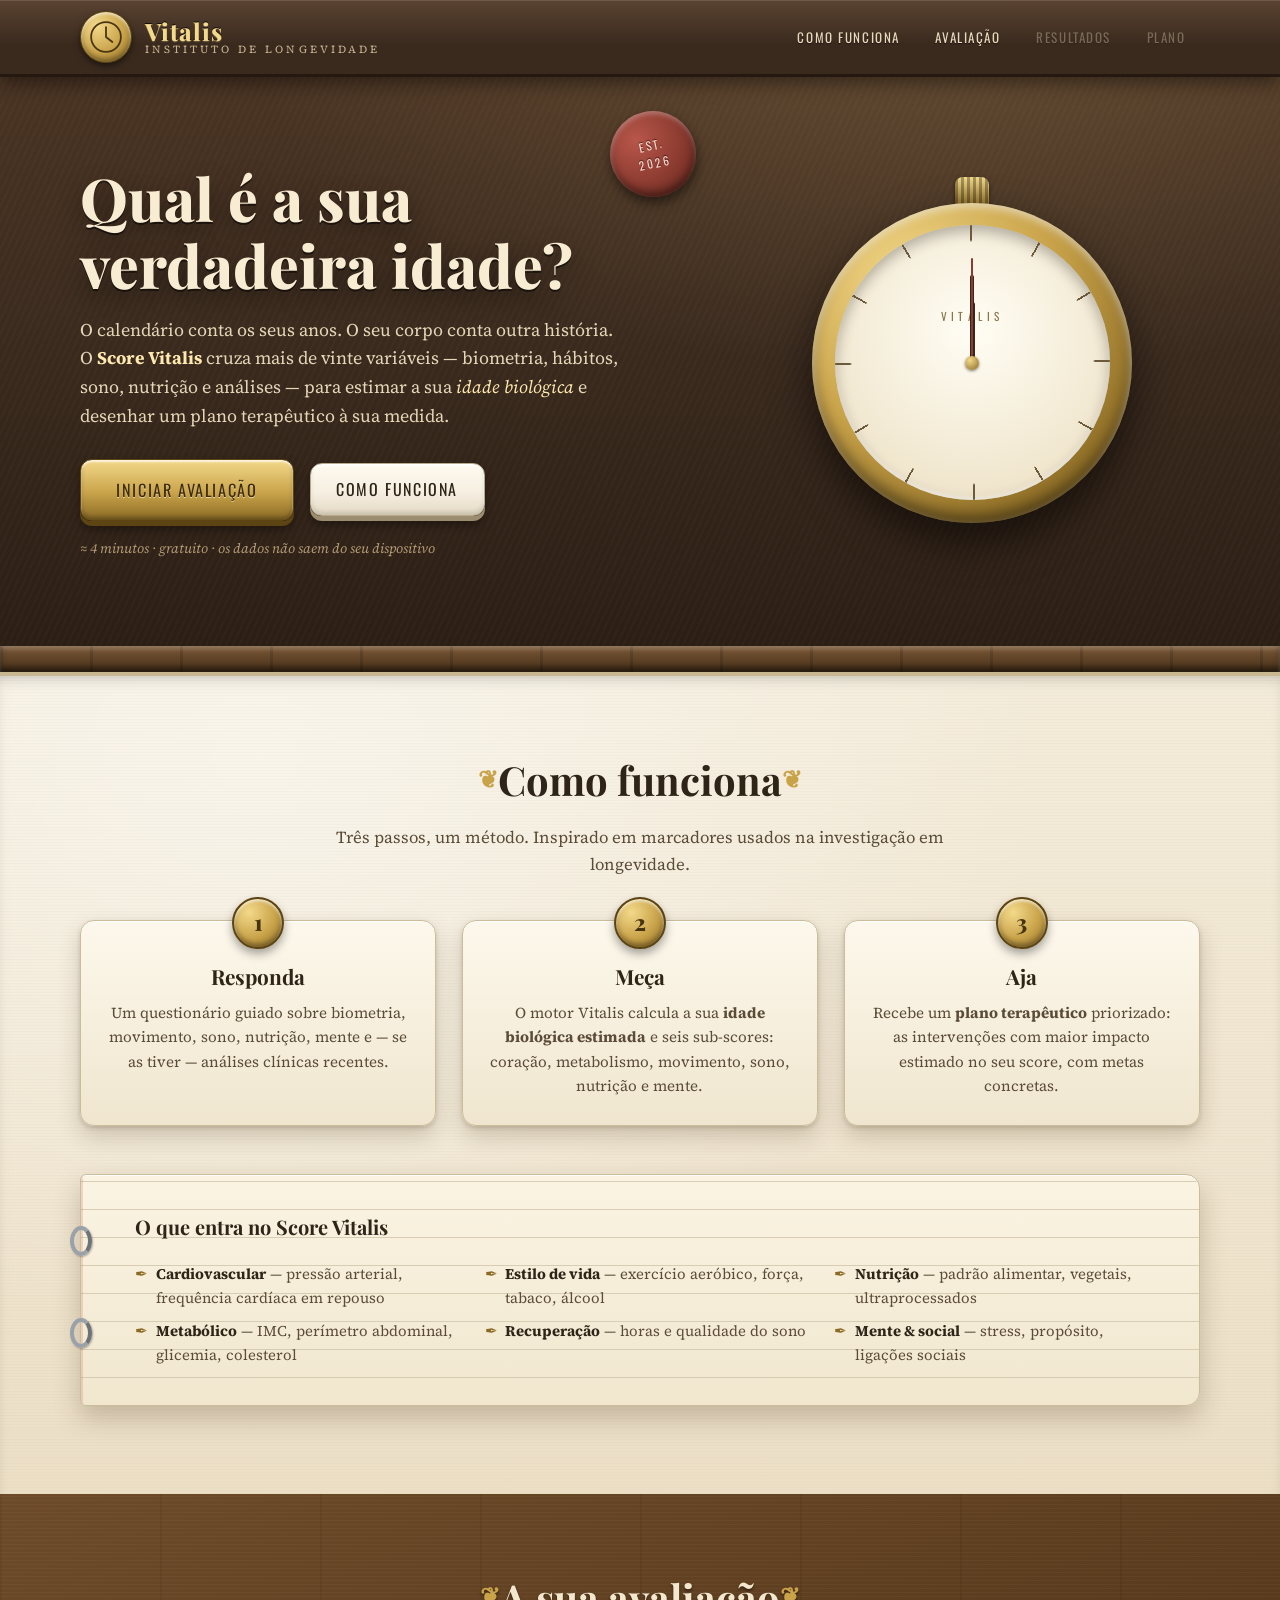
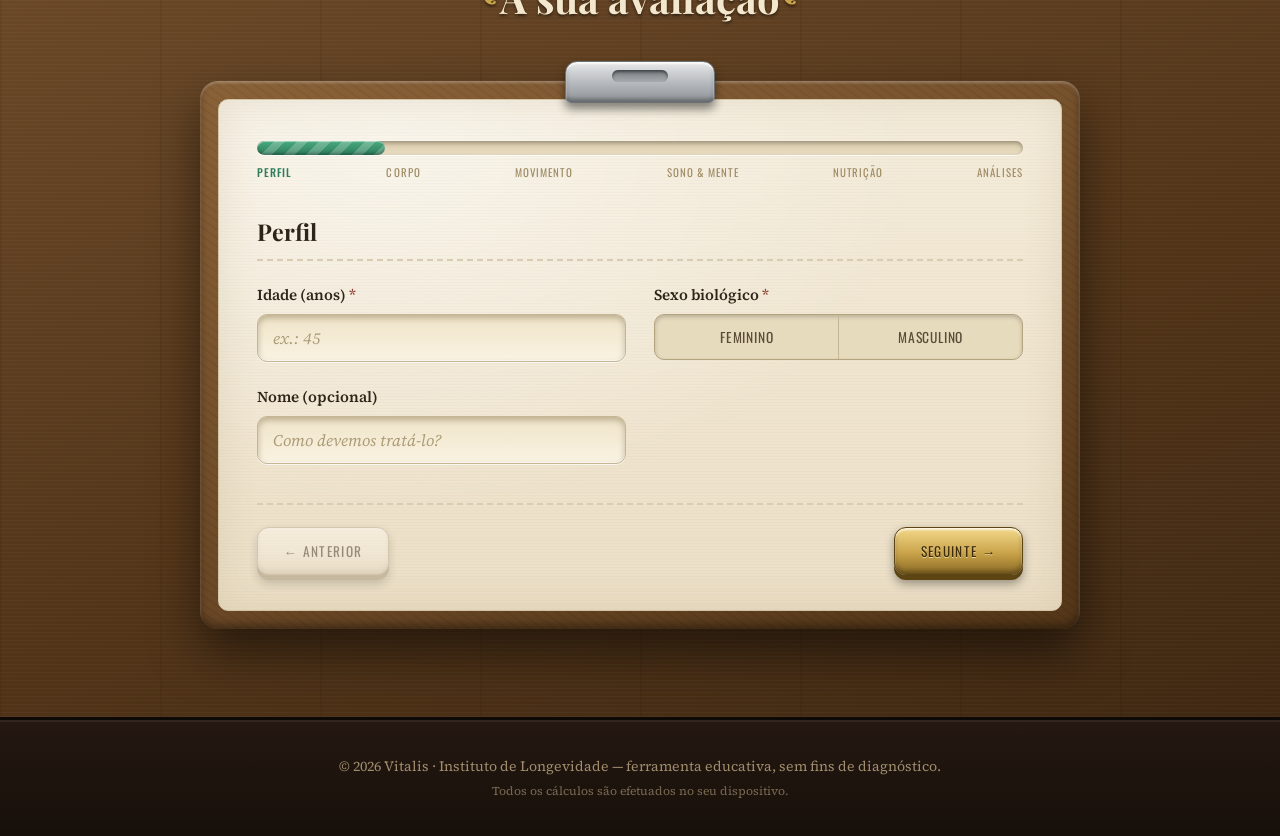
==== index.html @ f4014608 "Add Vitalis: skeuomorphic longevity site with biological age score and therapeutic plan - Multi-step" ====
<!DOCTYPE html>
<html lang="pt">
<head>
  <meta charset="UTF-8">
  <meta name="viewport" content="width=device-width, initial-scale=1.0">
  <title>Vitalis — Score de Longevidade &amp; Idade Biológica</title>
  <meta name="description" content="Avalie a sua idade biológica através de um score multi-variável e receba um plano terapêutico personalizado para viver mais e melhor.">
  <link rel="preconnect" href="https://fonts.googleapis.com">
  <link rel="preconnect" href="https://fonts.gstatic.com" crossorigin>
  <link href="https://fonts.googleapis.com/css2?family=Playfair+Display:wght@500;600;700;800&family=Source+Serif+4:ital,wght@0,400;0,600;1,400&family=Caveat:wght@600&family=Oswald:wght@400;500&display=swap" rel="stylesheet">
  <link rel="stylesheet" href="css/style.css">
</head>
<body>

  <!-- ============ TOPO / BARRA DE LATÃO ============ -->
  <header class="topbar">
    <div class="topbar-inner">
      <div class="brand">
        <div class="brand-emblem" aria-hidden="true">
          <svg viewBox="0 0 48 48" width="34" height="34">
            <circle cx="24" cy="24" r="21" fill="none" stroke="currentColor" stroke-width="2.5"/>
            <path d="M24 10 v14 l9 7" fill="none" stroke="currentColor" stroke-width="2.5" stroke-linecap="round"/>
          </svg>
        </div>
        <div class="brand-text">
          <span class="brand-name">Vitalis</span>
          <span class="brand-sub">Instituto de Longevidade</span>
        </div>
      </div>
      <nav class="topnav">
        <a href="#como-funciona">Como funciona</a>
        <a href="#avaliacao">Avaliação</a>
        <a href="#resultados" id="nav-resultados" class="nav-disabled">Resultados</a>
        <a href="#plano" id="nav-plano" class="nav-disabled">Plano</a>
      </nav>
    </div>
  </header>

  <!-- ============ HERO ============ -->
  <section class="hero" id="inicio">
    <div class="hero-inner">
      <div class="hero-copy reveal">
        <div class="wax-seal" aria-hidden="true"><span>EST.<br>2026</span></div>
        <h1>Qual é a sua verdadeira idade?</h1>
        <p class="hero-lede">
          O calendário conta os seus anos. O seu corpo conta outra história.
          O <strong>Score Vitalis</strong> cruza mais de vinte variáveis — biometria,
          hábitos, sono, nutrição e análises — para estimar a sua
          <em>idade biológica</em> e desenhar um plano terapêutico à sua medida.
        </p>
        <div class="hero-actions">
          <a href="#avaliacao" class="btn btn-brass btn-lg">
            <span class="btn-face">Iniciar Avaliação</span>
          </a>
          <a href="#como-funciona" class="btn btn-ivory">
            <span class="btn-face">Como funciona</span>
          </a>
        </div>
        <p class="hero-note">≈ 4 minutos · gratuito · os dados não saem do seu dispositivo</p>
      </div>

      <div class="hero-gauge reveal delay-1">
        <!-- Relógio de bolso decorativo -->
        <div class="pocketwatch" aria-hidden="true">
          <div class="pw-crown"></div>
          <div class="pw-bezel">
            <div class="pw-face">
              <div class="pw-ticks"></div>
              <div class="pw-label">VITALIS</div>
              <div class="pw-hand pw-hand-hour"></div>
              <div class="pw-hand pw-hand-min"></div>
              <div class="pw-hand pw-hand-sec"></div>
              <div class="pw-pin"></div>
            </div>
          </div>
        </div>
      </div>
    </div>
    <div class="hero-shelf" aria-hidden="true"></div>
  </section>

  <!-- ============ COMO FUNCIONA ============ -->
  <section class="section section-paper" id="como-funciona">
    <div class="container">
      <h2 class="section-title reveal"><span>Como funciona</span></h2>
      <p class="section-lede reveal">Três passos, um método. Inspirado em marcadores usados na investigação em longevidade.</p>
      <div class="steps">
        <article class="step-card reveal">
          <div class="step-medal">1</div>
          <h3>Responda</h3>
          <p>Um questionário guiado sobre biometria, movimento, sono, nutrição, mente e — se as tiver — análises clínicas recentes.</p>
        </article>
        <article class="step-card reveal delay-1">
          <div class="step-medal">2</div>
          <h3>Meça</h3>
          <p>O motor Vitalis calcula a sua <strong>idade biológica estimada</strong> e seis sub-scores: coração, metabolismo, movimento, sono, nutrição e mente.</p>
        </article>
        <article class="step-card reveal delay-2">
          <div class="step-medal">3</div>
          <h3>Aja</h3>
          <p>Recebe um <strong>plano terapêutico</strong> priorizado: as intervenções com maior impacto estimado no seu score, com metas concretas.</p>
        </article>
      </div>

      <div class="ledger reveal">
        <div class="ledger-ring" aria-hidden="true"></div>
        <div class="ledger-ring r2" aria-hidden="true"></div>
        <h3 class="ledger-title">O que entra no Score Vitalis</h3>
        <div class="ledger-cols">
          <ul>
            <li><b>Cardiovascular</b> — pressão arterial, frequência cardíaca em repouso</li>
            <li><b>Metabólico</b> — IMC, perímetro abdominal, glicemia, colesterol</li>
          </ul>
          <ul>
            <li><b>Estilo de vida</b> — exercício aeróbico, força, tabaco, álcool</li>
            <li><b>Recuperação</b> — horas e qualidade do sono</li>
          </ul>
          <ul>
            <li><b>Nutrição</b> — padrão alimentar, vegetais, ultraprocessados</li>
            <li><b>Mente &amp; social</b> — stress, propósito, ligações sociais</li>
          </ul>
        </div>
      </div>
    </div>
  </section>

  <!-- ============ AVALIAÇÃO ============ -->
  <section class="section section-desk" id="avaliacao">
    <div class="container">
      <h2 class="section-title light reveal"><span>A sua avaliação</span></h2>

      <div class="clipboard reveal">
        <div class="clipboard-clip" aria-hidden="true"></div>
        <div class="clipboard-paper">

          <!-- Progresso -->
          <div class="form-progress">
            <div class="progress-track"><div class="progress-fill" id="progress-fill"></div></div>
            <ol class="progress-steps" id="progress-steps">
              <li class="active" data-step="0">Perfil</li>
              <li data-step="1">Corpo</li>
              <li data-step="2">Movimento</li>
              <li data-step="3">Sono &amp; Mente</li>
              <li data-step="4">Nutrição</li>
              <li data-step="5">Análises</li>
            </ol>
          </div>

          <form id="assessment-form" autocomplete="off" novalidate>

            <!-- PASSO 0 · PERFIL -->
            <fieldset class="form-step active" data-step="0">
              <legend>Perfil</legend>
              <div class="field-grid">
                <div class="field">
                  <label for="f-idade">Idade (anos) <span class="req">*</span></label>
                  <div class="input-well">
                    <input type="number" id="f-idade" min="18" max="100" placeholder="ex.: 45" required>
                  </div>
                </div>
                <div class="field">
                  <label>Sexo biológico <span class="req">*</span></label>
                  <div class="seg-control" role="radiogroup" data-name="sexo">
                    <button type="button" class="seg-btn" data-value="f">Feminino</button>
                    <button type="button" class="seg-btn" data-value="m">Masculino</button>
                  </div>
                </div>
                <div class="field">
                  <label for="f-nome">Nome (opcional)</label>
                  <div class="input-well">
                    <input type="text" id="f-nome" maxlength="40" placeholder="Como devemos tratá-lo?">
                  </div>
                </div>
              </div>
            </fieldset>

            <!-- PASSO 1 · CORPO -->
            <fieldset class="form-step" data-step="1">
              <legend>Corpo</legend>
              <div class="field-grid">
                <div class="field">
                  <label for="f-altura">Altura (cm) <span class="req">*</span></label>
                  <div class="input-well"><input type="number" id="f-altura" min="120" max="230" placeholder="ex.: 172" required></div>
                </div>
                <div class="field">
                  <label for="f-peso">Peso (kg) <span class="req">*</span></label>
                  <div class="input-well"><input type="number" id="f-peso" min="35" max="250" step="0.1" placeholder="ex.: 74" required></div>
                </div>
                <div class="field">
                  <label for="f-cintura">Perímetro abdominal (cm)</label>
                  <div class="input-well"><input type="number" id="f-cintura" min="50" max="200" placeholder="opcional"></div>
                </div>
                <div class="field">
                  <label>Pressão arterial habitual</label>
                  <div class="dial-select" data-name="pa">
                    <button type="button" class="dial-opt" data-value="otima">Ótima<small>&lt;120/80</small></button>
                    <button type="button" class="dial-opt" data-value="normal">Normal<small>120–129</small></button>
                    <button type="button" class="dial-opt" data-value="elevada">Elevada<small>130–139</small></button>
                    <button type="button" class="dial-opt" data-value="alta">Alta<small>≥140/90</small></button>
                    <button type="button" class="dial-opt" data-value="ns">Não sei</button>
                  </div>
                </div>
                <div class="field field-wide">
                  <label for="f-fc">Frequência cardíaca em repouso: <output id="out-fc" class="out-brass">65</output> bpm</label>
                  <div class="slider-rail">
                    <input type="range" id="f-fc" min="40" max="110" value="65" step="1">
                  </div>
                  <div class="slider-scale"><span>40</span><span>75</span><span>110</span></div>
                </div>
              </div>
            </fieldset>

            <!-- PASSO 2 · MOVIMENTO -->
            <fieldset class="form-step" data-step="2">
              <legend>Movimento &amp; hábitos</legend>
              <div class="field-grid">
                <div class="field field-wide">
                  <label for="f-cardio">Exercício aeróbico moderado/intenso: <output id="out-cardio" class="out-brass">120</output> min/semana</label>
                  <div class="slider-rail">
                    <input type="range" id="f-cardio" min="0" max="600" value="120" step="15">
                  </div>
                  <div class="slider-scale"><span>0</span><span>300</span><span>600</span></div>
                </div>
                <div class="field field-wide">
                  <label for="f-forca">Treino de força: <output id="out-forca" class="out-brass">1</output> sessões/semana</label>
                  <div class="slider-rail">
                    <input type="range" id="f-forca" min="0" max="7" value="1" step="1">
                  </div>
                  <div class="slider-scale"><span>0</span><span>3–4</span><span>7</span></div>
                </div>
                <div class="field">
                  <label>Tabaco</label>
                  <div class="dial-select" data-name="tabaco">
                    <button type="button" class="dial-opt" data-value="nunca">Nunca fumei</button>
                    <button type="button" class="dial-opt" data-value="ex">Ex-fumador</button>
                    <button type="button" class="dial-opt" data-value="atual">Fumo atualmente</button>
                  </div>
                </div>
                <div class="field">
                  <label>Álcool</label>
                  <div class="dial-select" data-name="alcool">
                    <button type="button" class="dial-opt" data-value="zero">Não bebo</button>
                    <button type="button" class="dial-opt" data-value="leve">≤ 3 bebidas/sem.</button>
                    <button type="button" class="dial-opt" data-value="moderado">4–10 bebidas/sem.</button>
                    <button type="button" class="dial-opt" data-value="alto">&gt; 10 bebidas/sem.</button>
                  </div>
                </div>
                <div class="field field-wide">
                  <label class="toggle-row">
                    <span>Passa a maior parte do dia sentado(a)?</span>
                    <span class="toggle" data-name="sedentario">
                      <span class="toggle-knob"></span>
                      <span class="toggle-txt-off">Não</span>
                      <span class="toggle-txt-on">Sim</span>
                    </span>
                  </label>
                </div>
              </div>
            </fieldset>

            <!-- PASSO 3 · SONO & MENTE -->
            <fieldset class="form-step" data-step="3">
              <legend>Sono &amp; mente</legend>
              <div class="field-grid">
                <div class="field field-wide">
                  <label for="f-sono">Horas de sono por noite: <output id="out-sono" class="out-brass">7</output> h</label>
                  <div class="slider-rail">
                    <input type="range" id="f-sono" min="3" max="12" value="7" step="0.5">
                  </div>
                  <div class="slider-scale"><span>3h</span><span>7–8h</span><span>12h</span></div>
                </div>
                <div class="field">
                  <label>Qualidade do sono</label>
                  <div class="dial-select" data-name="qsono">
                    <button type="button" class="dial-opt" data-value="boa">Acordo renovado</button>
                    <button type="button" class="dial-opt" data-value="media">Razoável</button>
                    <button type="button" class="dial-opt" data-value="ma">Acordo cansado</button>
                  </div>
                </div>
                <div class="field">
                  <label>Nível de stress habitual</label>
                  <div class="dial-select" data-name="stress">
                    <button type="button" class="dial-opt" data-value="baixo">Baixo</button>
                    <button type="button" class="dial-opt" data-value="medio">Moderado</button>
                    <button type="button" class="dial-opt" data-value="alto">Elevado / crónico</button>
                  </div>
                </div>
                <div class="field">
                  <label>Ligações sociais</label>
                  <div class="dial-select" data-name="social">
                    <button type="button" class="dial-opt" data-value="fortes">Convívio frequente</button>
                    <button type="button" class="dial-opt" data-value="medias">De vez em quando</button>
                    <button type="button" class="dial-opt" data-value="fracas">Sinto-me isolado(a)</button>
                  </div>
                </div>
                <div class="field field-wide">
                  <label class="toggle-row">
                    <span>Tem um propósito / projetos que o entusiasmam?</span>
                    <span class="toggle" data-name="proposito">
                      <span class="toggle-knob"></span>
                      <span class="toggle-txt-off">Não</span>
                      <span class="toggle-txt-on">Sim</span>
                    </span>
                  </label>
                </div>
              </div>
            </fieldset>

            <!-- PASSO 4 · NUTRIÇÃO -->
            <fieldset class="form-step" data-step="4">
              <legend>Nutrição</legend>
              <div class="field-grid">
                <div class="field field-wide">
                  <label for="f-veg">Porções de vegetais + fruta por dia: <output id="out-veg" class="out-brass">3</output></label>
                  <div class="slider-rail">
                    <input type="range" id="f-veg" min="0" max="10" value="3" step="1">
                  </div>
                  <div class="slider-scale"><span>0</span><span>5</span><span>10</span></div>
                </div>
                <div class="field">
                  <label>Ultraprocessados (refrigerantes, snacks, fast-food)</label>
                  <div class="dial-select" data-name="upf">
                    <button type="button" class="dial-opt" data-value="raro">Raramente</button>
                    <button type="button" class="dial-opt" data-value="semanal">Algumas vezes/semana</button>
                    <button type="button" class="dial-opt" data-value="diario">Todos os dias</button>
                  </div>
                </div>
                <div class="field">
                  <label>Padrão alimentar dominante</label>
                  <div class="dial-select" data-name="padrao">
                    <button type="button" class="dial-opt" data-value="mediterranico">Mediterrânico<small>azeite, peixe, leguminosas</small></button>
                    <button type="button" class="dial-opt" data-value="misto">Misto / variado</button>
                    <button type="button" class="dial-opt" data-value="ocidental">Ocidental<small>carne processada, fritos</small></button>
                  </div>
                </div>
                <div class="field field-wide">
                  <label class="toggle-row">
                    <span>Bebe água suficiente (≈ 1,5–2 L/dia)?</span>
                    <span class="toggle" data-name="agua">
                      <span class="toggle-knob"></span>
                      <span class="toggle-txt-off">Não</span>
                      <span class="toggle-txt-on">Sim</span>
                    </span>
                  </label>
                </div>
              </div>
            </fieldset>

            <!-- PASSO 5 · ANÁLISES -->
            <fieldset class="form-step" data-step="5">
              <legend>Análises clínicas <small class="legend-note">(opcional — melhora a precisão)</small></legend>
              <div class="field-grid">
                <div class="field">
                  <label for="f-glicemia">Glicemia em jejum (mg/dL)</label>
                  <div class="input-well"><input type="number" id="f-glicemia" min="50" max="400" placeholder="ex.: 92"></div>
                </div>
                <div class="field">
                  <label for="f-hdl">Colesterol HDL (mg/dL)</label>
                  <div class="input-well"><input type="number" id="f-hdl" min="10" max="150" placeholder="ex.: 55"></div>
                </div>
                <div class="field">
                  <label for="f-ldl">Colesterol LDL (mg/dL)</label>
                  <div class="input-well"><input type="number" id="f-ldl" min="30" max="400" placeholder="ex.: 110"></div>
                </div>
                <div class="field">
                  <label for="f-trig">Triglicéridos (mg/dL)</label>
                  <div class="input-well"><input type="number" id="f-trig" min="30" max="1000" placeholder="ex.: 120"></div>
                </div>
              </div>
              <p class="privacy-note">🔒 Tudo é calculado localmente no seu navegador. Nenhum dado é enviado ou guardado em servidores.</p>
            </fieldset>

            <!-- NAVEGAÇÃO -->
            <div class="form-nav">
              <button type="button" class="btn btn-ivory" id="btn-prev" disabled><span class="btn-face">← Anterior</span></button>
              <button type="button" class="btn btn-brass" id="btn-next"><span class="btn-face">Seguinte →</span></button>
              <button type="button" class="btn btn-emerald hidden" id="btn-calc"><span class="btn-face">⚗ Calcular Idade Biológica</span></button>
            </div>
            <p class="form-error hidden" id="form-error">Preencha os campos assinalados com * antes de continuar.</p>
          </form>
        </div>
      </div>
    </div>
  </section>

  <!-- ============ RESULTADOS ============ -->
  <section class="section section-velvet hidden" id="resultados">
    <div class="container">
      <h2 class="section-title light reveal"><span>Os seus resultados</span></h2>

      <div class="results-grid">
        <!-- Mostrador principal -->
        <div class="gauge-plate reveal">
          <div class="plate-screw ts-l" aria-hidden="true"></div>
          <div class="plate-screw ts-r" aria-hidden="true"></div>
          <div class="plate-screw bs-l" aria-hidden="true"></div>
          <div class="plate-screw bs-r" aria-hidden="true"></div>

          <h3 class="plate-title">Idade Biológica Estimada</h3>
          <div class="gauge-wrap">
            <svg id="bio-gauge" viewBox="0 0 400 260" role="img" aria-label="Mostrador de idade biológica">
              <!-- construído por JS -->
            </svg>
            <div class="gauge-readout">
              <span class="bio-number" id="bio-number">—</span>
              <span class="bio-unit">anos</span>
            </div>
          </div>
          <div class="gauge-compare">
            <div class="cmp-box">
              <span class="cmp-label">Idade cronológica</span>
              <span class="cmp-value" id="chrono-value">—</span>
            </div>
            <div class="cmp-box" id="delta-box">
              <span class="cmp-label">Diferença</span>
              <span class="cmp-value" id="delta-value">—</span>
            </div>
          </div>
          <p class="gauge-verdict" id="gauge-verdict"></p>
        </div>

        <!-- Sub-scores -->
        <div class="meters-cabinet reveal delay-1">
          <h3 class="cabinet-title">Painel de Sistemas</h3>
          <div class="meters" id="meters"><!-- construído por JS --></div>
          <div class="cabinet-legend">
            <span><i class="lg lg-bad"></i> Atenção</span>
            <span><i class="lg lg-mid"></i> A melhorar</span>
            <span><i class="lg lg-good"></i> Excelente</span>
          </div>
        </div>
      </div>
    </div>
  </section>

  <!-- ============ PLANO TERAPÊUTICO ============ -->
  <section class="section section-paper hidden" id="plano">
    <div class="container">
      <h2 class="section-title reveal"><span>O seu plano terapêutico</span></h2>
      <p class="section-lede reveal" id="plano-lede"></p>

      <div class="rx-pad reveal">
        <div class="rx-header">
          <div class="rx-logo">℞</div>
          <div>
            <div class="rx-clinic">Instituto Vitalis · Medicina do Estilo de Vida</div>
            <div class="rx-for" id="rx-for">Plano para: —</div>
          </div>
          <div class="rx-date" id="rx-date"></div>
        </div>
        <div class="rx-body" id="rx-body"><!-- construído por JS --></div>
        <div class="rx-footer">
          <div class="rx-signature">Vitalis<span>assinatura digital</span></div>
          <button type="button" class="btn btn-ivory btn-sm" id="btn-print"><span class="btn-face">🖨 Imprimir plano</span></button>
          <button type="button" class="btn btn-brass btn-sm" id="btn-restart"><span class="btn-face">↺ Repetir avaliação</span></button>
        </div>
      </div>

      <div class="disclaimer reveal">
        <p><strong>Aviso importante:</strong> o Score Vitalis é uma ferramenta educativa de auto-conhecimento, inspirada em fatores de risco descritos na literatura científica. <u>Não é um dispositivo médico, não faz diagnósticos e não substitui a avaliação de um profissional de saúde.</u> Consulte o seu médico antes de alterar medicação, dieta ou exercício, sobretudo se tiver doenças crónicas.</p>
      </div>
    </div>
  </section>

  <!-- ============ RODAPÉ ============ -->
  <footer class="footer">
    <div class="container footer-inner">
      <p>© 2026 Vitalis · Instituto de Longevidade — ferramenta educativa, sem fins de diagnóstico.</p>
      <p class="footer-fineprint">Todos os cálculos são efetuados no seu dispositivo.</p>
    </div>
  </footer>

  <script src="js/score.js"></script>
  <script src="js/plan.js"></script>
  <script src="js/app.js"></script>
</body>
</html>
---- css/style.css ----
/* ============================================================
   VITALIS — Score de Longevidade
   Design skeuomórfico: latão, couro, papel, madeira, veludo
   ============================================================ */

:root {
  /* Paleta de materiais */
  --brass-hi: #f3d98a;
  --brass: #c9a34a;
  --brass-lo: #8a6a24;
  --brass-shadow: #5c4413;
  --ivory: #f6efe2;
  --ivory-lo: #e4d9c4;
  --paper: #f4ecda;
  --paper-line: #d8ccb2;
  --ink: #2e2418;
  --ink-soft: #5b4c38;
  --leather: #3a2a1e;
  --leather-hi: #5a4331;
  --velvet: #1d3229;
  --velvet-hi: #2c4a3c;
  --emerald: #2e7d5b;
  --emerald-hi: #48a97e;
  --wine: #8c3b30;
  --good: #3f8f5f;
  --mid: #c9932e;
  --bad: #b6473a;

  --font-display: "Playfair Display", Georgia, serif;
  --font-body: "Source Serif 4", Georgia, serif;
  --font-hand: "Caveat", cursive;
  --font-dial: "Oswald", "Arial Narrow", sans-serif;
}

* { box-sizing: border-box; margin: 0; padding: 0; }

html { scroll-behavior: smooth; }

body {
  font-family: var(--font-body);
  color: var(--ink);
  background: var(--ivory);
  line-height: 1.6;
  overflow-x: hidden;
}

img, svg { display: block; max-width: 100%; }

.container { width: min(1120px, 92%); margin-inline: auto; }
.hidden { display: none !important; }

/* ---------- Texturas base (ruído + grão) ---------- */
.section-paper,
.clipboard-paper,
.rx-pad {
  background-image:
    repeating-linear-gradient(0deg, rgba(0,0,0,.015) 0 1px, transparent 1px 3px),
    radial-gradient(ellipse at 20% 10%, rgba(255,255,255,.5), transparent 55%),
    linear-gradient(180deg, var(--paper), #ecdfc6);
}

/* ============================================================
   BARRA SUPERIOR — placa de latão sobre couro
   ============================================================ */
.topbar {
  position: sticky;
  top: 0;
  z-index: 50;
  background:
    linear-gradient(180deg, var(--leather-hi), var(--leather) 60%);
  border-bottom: 3px solid #241811;
  box-shadow:
    inset 0 1px 0 rgba(255,255,255,.12),
    0 6px 18px rgba(0,0,0,.45);
}
.topbar-inner {
  width: min(1120px, 94%);
  margin-inline: auto;
  display: flex;
  align-items: center;
  justify-content: space-between;
  padding: .7rem 0;
}
.brand { display: flex; align-items: center; gap: .8rem; }
.brand-emblem {
  width: 52px; height: 52px;
  display: grid; place-items: center;
  color: #4a3512;
  border-radius: 50%;
  background:
    radial-gradient(circle at 32% 28%, var(--brass-hi), var(--brass) 55%, var(--brass-lo) 100%);
  box-shadow:
    inset 0 2px 3px rgba(255,255,255,.65),
    inset 0 -3px 5px rgba(0,0,0,.35),
    0 3px 6px rgba(0,0,0,.5);
  border: 1px solid var(--brass-shadow);
}
.brand-text { display: flex; flex-direction: column; line-height: 1.1; }
.brand-name {
  font-family: var(--font-display);
  font-weight: 800;
  font-size: 1.5rem;
  letter-spacing: .04em;
  color: var(--brass-hi);
  text-shadow: 0 -1px 0 rgba(0,0,0,.8), 0 1px 1px rgba(255,235,170,.25);
}
.brand-sub {
  font-size: .68rem;
  text-transform: uppercase;
  letter-spacing: .28em;
  color: #c8b190;
}
.topnav { display: flex; gap: .4rem; }
.topnav a {
  font-family: var(--font-dial);
  font-size: .82rem;
  text-transform: uppercase;
  letter-spacing: .12em;
  color: #e8d9bd;
  text-decoration: none;
  padding: .5rem .85rem;
  border-radius: 8px;
  border: 1px solid transparent;
  transition: all .25s ease;
  text-shadow: 0 1px 1px rgba(0,0,0,.6);
}
.topnav a:hover {
  background: linear-gradient(180deg, rgba(255,255,255,.1), rgba(0,0,0,.2));
  border-color: rgba(0,0,0,.4);
  box-shadow: inset 0 1px 2px rgba(0,0,0,.5), 0 1px 0 rgba(255,255,255,.08);
}
.topnav a.nav-disabled { opacity: .35; pointer-events: none; }

@media (max-width: 640px) {
  .topnav { display: none; }
}

/* ============================================================
   BOTÕES — teclas físicas com curso de pressão
   ============================================================ */
.btn {
  --press: 5px;
  display: inline-block;
  border: none;
  cursor: pointer;
  border-radius: 12px;
  padding: 0;
  background: transparent;
  text-decoration: none;
  font-family: var(--font-dial);
  letter-spacing: .1em;
  text-transform: uppercase;
  filter: drop-shadow(0 4px 5px rgba(0,0,0,.35));
  transition: filter .2s ease;
  -webkit-tap-highlight-color: transparent;
}
.btn .btn-face {
  display: inline-block;
  padding: .8rem 1.6rem;
  border-radius: 12px;
  transform: translateY(0);
  transition: transform .09s ease, box-shadow .09s ease;
}
.btn-lg .btn-face { padding: 1.05rem 2.2rem; font-size: 1.02rem; }
.btn-sm .btn-face { padding: .55rem 1.1rem; font-size: .8rem; }

.btn-brass .btn-face {
  color: #3d2c0c;
  text-shadow: 0 1px 0 rgba(255,240,190,.7);
  background: linear-gradient(180deg, var(--brass-hi) 0%, var(--brass) 55%, var(--brass-lo) 100%);
  border: 1px solid var(--brass-shadow);
  box-shadow:
    inset 0 2px 2px rgba(255,255,255,.75),
    inset 0 -3px 4px rgba(0,0,0,.28),
    0 var(--press) 0 var(--brass-shadow);
}
.btn-ivory .btn-face {
  color: var(--ink);
  background: linear-gradient(180deg, #fffaf0, var(--ivory) 55%, var(--ivory-lo));
  border: 1px solid #b9aa8d;
  box-shadow:
    inset 0 2px 2px rgba(255,255,255,.9),
    inset 0 -3px 4px rgba(0,0,0,.12),
    0 var(--press) 0 #9c8d70;
}
.btn-emerald .btn-face {
  color: #eafff3;
  text-shadow: 0 -1px 1px rgba(0,0,0,.5);
  background: linear-gradient(180deg, var(--emerald-hi), var(--emerald) 60%, #1d5a3f);
  border: 1px solid #14402d;
  box-shadow:
    inset 0 2px 2px rgba(255,255,255,.35),
    inset 0 -3px 4px rgba(0,0,0,.3),
    0 var(--press) 0 #123526;
}
.btn:hover .btn-face { transform: translateY(1px); }
.btn:active .btn-face,
.btn.pressed .btn-face {
  transform: translateY(var(--press));
  box-shadow:
    inset 0 2px 4px rgba(0,0,0,.35),
    0 0 0 transparent !important;
}
.btn:disabled { opacity: .45; cursor: not-allowed; }
.btn:disabled .btn-face { transform: none; }

/* ============================================================
   HERO — escritório em couro com relógio de bolso
   ============================================================ */
.hero {
  position: relative;
  color: var(--ivory);
  background:
    radial-gradient(1200px 600px at 75% -10%, rgba(255,214,140,.14), transparent 60%),
    repeating-linear-gradient(115deg, rgba(255,255,255,.02) 0 2px, transparent 2px 6px),
    linear-gradient(180deg, #4a3423, var(--leather) 45%, #2a1d13);
  padding: 5.5rem 0 7rem;
}
.hero-inner {
  width: min(1120px, 92%);
  margin-inline: auto;
  display: grid;
  grid-template-columns: 1.15fr .85fr;
  gap: 3rem;
  align-items: center;
}
@media (max-width: 880px) {
  .hero-inner { grid-template-columns: 1fr; }
  .hero-gauge { order: -1; }
}
.hero-copy { position: relative; }
.hero h1 {
  padding-right: 100px;
  font-family: var(--font-display);
  font-size: clamp(2.3rem, 5vw, 3.7rem);
  font-weight: 800;
  line-height: 1.12;
  color: #f8ecd2;
  text-shadow: 0 2px 0 rgba(0,0,0,.55), 0 8px 24px rgba(0,0,0,.4);
  margin-bottom: 1.1rem;
}
.hero-lede {
  font-size: 1.12rem;
  color: #e6d6b8;
  max-width: 34rem;
  margin-bottom: 1.8rem;
}
.hero-lede strong, .hero-lede em { color: #ffe9b0; }
.hero-actions { display: flex; flex-wrap: wrap; gap: 1rem; align-items: center; }
.hero-note {
  margin-top: 1.1rem;
  font-size: .85rem;
  color: #b39a76;
  font-style: italic;
}

/* Selo de cera */
.wax-seal {
  position: absolute;
  top: -3.4rem; right: 0;
  width: 86px; height: 86px;
  border-radius: 50%;
  display: grid; place-items: center;
  text-align: center;
  font-family: var(--font-dial);
  font-size: .72rem;
  letter-spacing: .18em;
  color: #ffd9cd;
  text-shadow: 0 -1px 1px rgba(0,0,0,.6);
  background:
    radial-gradient(circle at 34% 30%, #b8564a, var(--wine) 55%, #5e241c 100%);
  box-shadow:
    inset 0 3px 5px rgba(255,255,255,.3),
    inset 0 -5px 8px rgba(0,0,0,.45),
    0 6px 12px rgba(0,0,0,.5);
  transform: rotate(-12deg);
  animation: seal-pop .8s cubic-bezier(.2,1.6,.4,1) .3s backwards;
}
@keyframes seal-pop {
  from { transform: rotate(-12deg) scale(0); opacity: 0; }
  to   { transform: rotate(-12deg) scale(1); opacity: 1; }
}
@media (max-width: 880px) {
  .wax-seal { display: none; }
  .hero h1 { padding-right: 0; }
}

/* Prateleira inferior do hero */
.hero-shelf {
  position: absolute;
  left: 0; right: 0; bottom: 0;
  height: 26px;
  background:
    repeating-linear-gradient(90deg, rgba(0,0,0,.14) 0 3px, transparent 3px 90px),
    linear-gradient(180deg, #7a5836, #5b3f24 60%, #432d18);
  box-shadow: inset 0 3px 4px rgba(255,255,255,.22), inset 0 -4px 6px rgba(0,0,0,.5);
}

/* ---------- Relógio de bolso animado ---------- */
.pocketwatch {
  position: relative;
  width: min(320px, 78vw);
  margin-inline: auto;
  aspect-ratio: 1;
  animation: watch-sway 6s ease-in-out infinite;
  transform-origin: 50% -120px;
}
@keyframes watch-sway {
  0%, 100% { transform: rotate(2.2deg); }
  50%      { transform: rotate(-2.2deg); }
}
.pw-crown {
  position: absolute;
  top: -26px; left: 50%;
  width: 34px; height: 30px;
  transform: translateX(-50%);
  border-radius: 8px 8px 4px 4px;
  background:
    repeating-linear-gradient(90deg, rgba(0,0,0,.3) 0 3px, transparent 3px 6px),
    linear-gradient(180deg, var(--brass-hi), var(--brass-lo));
  box-shadow: 0 2px 4px rgba(0,0,0,.5);
}
.pw-bezel {
  position: absolute; inset: 0;
  border-radius: 50%;
  background:
    radial-gradient(circle at 30% 25%, var(--brass-hi), var(--brass) 45%, var(--brass-lo) 80%, var(--brass-shadow));
  box-shadow:
    inset 0 4px 8px rgba(255,255,255,.55),
    inset 0 -8px 14px rgba(0,0,0,.45),
    0 18px 40px rgba(0,0,0,.55);
  padding: 7%;
}
.pw-face {
  position: relative;
  width: 100%; height: 100%;
  border-radius: 50%;
  background:
    radial-gradient(circle at 50% 38%, #fffdf4, #f1e7cf 70%, #ddcfae);
  box-shadow:
    inset 0 6px 14px rgba(0,0,0,.28),
    inset 0 -2px 4px rgba(255,255,255,.7);
  overflow: hidden;
}
.pw-ticks {
  position: absolute; inset: 0;
  border-radius: 50%;
  background:
    repeating-conic-gradient(from -1.2deg,
      #6b5a3c 0deg .8deg, transparent .8deg 30deg);
  -webkit-mask: radial-gradient(circle, transparent 62%, #000 63%, #000 72%, transparent 73%);
          mask: radial-gradient(circle, transparent 62%, #000 63%, #000 72%, transparent 73%);
}
.pw-label {
  position: absolute;
  top: 30%; left: 50%;
  transform: translateX(-50%);
  font-family: var(--font-dial);
  font-size: .7rem;
  letter-spacing: .4em;
  color: #8a744e;
}
.pw-hand {
  position: absolute;
  left: 50%; bottom: 50%;
  transform-origin: 50% 100%;
  border-radius: 4px;
  background: #34281a;
}
.pw-hand-hour { width: 5px; height: 22%; margin-left: -2.5px; animation: spin 60s linear infinite; }
.pw-hand-min  { width: 3.5px; height: 32%; margin-left: -1.75px; animation: spin 12s linear infinite; }
.pw-hand-sec  {
  width: 2px; height: 38%; margin-left: -1px;
  background: var(--wine);
  animation: spin 4s cubic-bezier(.4,2.1,.6,1) infinite;
}
@keyframes spin { to { transform: rotate(360deg); } }
.pw-pin {
  position: absolute;
  left: 50%; top: 50%;
  width: 14px; height: 14px;
  transform: translate(-50%, -50%);
  border-radius: 50%;
  background: radial-gradient(circle at 35% 30%, var(--brass-hi), var(--brass-lo));
  box-shadow: 0 1px 3px rgba(0,0,0,.5);
}

/* ============================================================
   SECÇÕES
   ============================================================ */
.section { padding: 4.5rem 0 5.5rem; position: relative; }

.section-paper {
  border-top: 4px solid #c8b791;
  box-shadow: inset 0 8px 16px -8px rgba(0,0,0,.25);
}
.section-desk {
  background:
    repeating-linear-gradient(90deg, rgba(0,0,0,.06) 0 2px, transparent 2px 160px),
    repeating-linear-gradient(0deg, rgba(255,255,255,.03) 0 1px, transparent 1px 4px),
    linear-gradient(160deg, #6d4b2a, #543619 55%, #3f2812);
}
.section-velvet {
  background:
    radial-gradient(900px 500px at 50% 0%, rgba(120,220,170,.08), transparent 60%),
    repeating-linear-gradient(45deg, rgba(255,255,255,.02) 0 2px, transparent 2px 5px),
    linear-gradient(180deg, var(--velvet-hi), var(--velvet) 60%, #142420);
}

.section-title {
  text-align: center;
  font-family: var(--font-display);
  font-size: clamp(1.7rem, 3.6vw, 2.5rem);
  font-weight: 700;
  margin-bottom: .8rem;
  color: var(--ink);
}
.section-title.light { color: #f3e8cd; text-shadow: 0 2px 3px rgba(0,0,0,.5); }
.section-title span { position: relative; padding: 0 1.2rem; }
.section-title span::before,
.section-title span::after {
  content: "❦";
  font-size: .6em;
  color: var(--brass);
  position: relative; top: -.35em;
}
.section-lede {
  text-align: center;
  color: var(--ink-soft);
  max-width: 44rem;
  margin: 0 auto 2.6rem;
  font-size: 1.05rem;
}
.section-velvet .section-lede,
.section-desk .section-lede { color: #d8cbae; }

/* ---------- Passos ---------- */
.steps {
  display: grid;
  grid-template-columns: repeat(3, 1fr);
  gap: 1.6rem;
  margin-bottom: 3rem;
}
@media (max-width: 800px) { .steps { grid-template-columns: 1fr; } }
.step-card {
  position: relative;
  padding: 2.4rem 1.6rem 1.7rem;
  border-radius: 14px;
  background: linear-gradient(180deg, #fdf8ec, #f0e6cf);
  border: 1px solid #cbbc9c;
  box-shadow:
    inset 0 1px 0 rgba(255,255,255,.9),
    0 10px 22px rgba(74,56,28,.22),
    0 2px 4px rgba(74,56,28,.18);
  text-align: center;
  transition: transform .3s ease, box-shadow .3s ease;
}
.step-card:hover {
  transform: translateY(-5px) rotate(-.3deg);
  box-shadow:
    inset 0 1px 0 rgba(255,255,255,.9),
    0 18px 34px rgba(74,56,28,.3);
}
.step-medal {
  position: absolute;
  top: -24px; left: 50%;
  transform: translateX(-50%);
  width: 52px; height: 52px;
  border-radius: 50%;
  display: grid; place-items: center;
  font-family: var(--font-display);
  font-weight: 800;
  font-size: 1.4rem;
  color: #46340f;
  background: radial-gradient(circle at 32% 28%, var(--brass-hi), var(--brass) 55%, var(--brass-lo));
  border: 2px solid var(--brass-shadow);
  box-shadow:
    inset 0 2px 3px rgba(255,255,255,.7),
    inset 0 -3px 5px rgba(0,0,0,.35),
    0 5px 10px rgba(0,0,0,.35);
}
.step-card h3 {
  font-family: var(--font-display);
  font-size: 1.3rem;
  margin-bottom: .5rem;
}
.step-card p { font-size: .95rem; color: var(--ink-soft); }

/* ---------- Caderno "o que entra no score" ---------- */
.ledger {
  position: relative;
  margin-top: 1rem;
  padding: 2.2rem 2.4rem 2rem 3.4rem;
  border-radius: 6px 14px 14px 6px;
  background:
    linear-gradient(90deg, rgba(182,71,58,.18) 0, rgba(182,71,58,.18) 2px, transparent 2px),
    repeating-linear-gradient(0deg, transparent 0 27px, var(--paper-line) 27px 28px),
    linear-gradient(180deg, #fbf4e3, #f1e7cf);
  border: 1px solid #cbbc9c;
  box-shadow: 0 12px 26px rgba(74,56,28,.25), inset 0 1px 0 rgba(255,255,255,.85);
}
.ledger-ring, .ledger-ring.r2 {
  position: absolute;
  left: -11px; top: 22%;
  width: 22px; height: 30px;
  border-radius: 50%;
  border: 4px solid #9aa1a8;
  border-right-color: #6d7379;
  background: transparent;
  box-shadow: 1px 1px 2px rgba(0,0,0,.3);
}
.ledger-ring.r2 { top: 62%; }
.ledger-title {
  font-family: var(--font-display);
  font-size: 1.25rem;
  margin-bottom: 1rem;
}
.ledger-cols {
  display: grid;
  grid-template-columns: repeat(3, 1fr);
  gap: 1.4rem;
}
@media (max-width: 800px) { .ledger-cols { grid-template-columns: 1fr; } }
.ledger-cols ul { list-style: none; }
.ledger-cols li {
  font-size: .93rem;
  color: var(--ink-soft);
  padding: .3rem 0 .3rem 1.3rem;
  position: relative;
}
.ledger-cols li::before {
  content: "✒";
  position: absolute; left: 0;
  color: var(--brass-lo);
}
.ledger-cols b { color: var(--ink); }

/* ============================================================
   FORMULÁRIO — prancheta com mola
   ============================================================ */
.clipboard {
  position: relative;
  max-width: 880px;
  margin: 3.2rem auto 0;
  padding: 1.1rem;
  border-radius: 18px;
  background:
    repeating-linear-gradient(35deg, rgba(0,0,0,.05) 0 2px, transparent 2px 7px),
    linear-gradient(160deg, #8a6238, #6b4826 60%, #533618);
  box-shadow:
    inset 0 2px 3px rgba(255,255,255,.28),
    inset 0 -4px 8px rgba(0,0,0,.4),
    0 24px 48px rgba(0,0,0,.5);
}
.clipboard-clip {
  position: absolute;
  top: -20px; left: 50%;
  transform: translateX(-50%);
  width: 150px; height: 42px;
  border-radius: 12px 12px 6px 6px;
  background: linear-gradient(180deg, #e8e9ea, #b8bcc0 50%, #8d9296);
  border: 1px solid #6c7175;
  box-shadow:
    inset 0 2px 2px rgba(255,255,255,.9),
    inset 0 -3px 4px rgba(0,0,0,.3),
    0 6px 10px rgba(0,0,0,.45);
  z-index: 3;
}
.clipboard-clip::after {
  content: "";
  position: absolute;
  left: 50%; top: 8px;
  transform: translateX(-50%);
  width: 56px; height: 12px;
  border-radius: 6px;
  background: linear-gradient(180deg, #74797d, #a9adb1);
  box-shadow: inset 0 2px 3px rgba(0,0,0,.45);
}
.clipboard-paper {
  border-radius: 10px;
  padding: 2.6rem 2.4rem 2.2rem;
  border: 1px solid #d3c5a4;
  box-shadow: inset 0 0 40px rgba(120,95,50,.12);
}
@media (max-width: 640px) { .clipboard-paper { padding: 2.2rem 1.2rem 1.8rem; } }

/* Progresso */
.form-progress { margin-bottom: 2rem; }
.progress-track {
  height: 14px;
  border-radius: 8px;
  background: linear-gradient(180deg, #d9cbab, #e9ddc2);
  box-shadow: inset 0 2px 4px rgba(0,0,0,.3), 0 1px 0 rgba(255,255,255,.8);
  overflow: hidden;
}
.progress-fill {
  height: 100%;
  width: 8%;
  border-radius: 8px;
  background:
    repeating-linear-gradient(-45deg, rgba(255,255,255,.22) 0 8px, transparent 8px 16px),
    linear-gradient(180deg, var(--emerald-hi), var(--emerald));
  box-shadow: inset 0 1px 1px rgba(255,255,255,.5), inset 0 -2px 3px rgba(0,0,0,.25);
  transition: width .5s cubic-bezier(.4,0,.2,1);
}
.progress-steps {
  list-style: none;
  display: flex;
  justify-content: space-between;
  margin-top: .55rem;
  font-family: var(--font-dial);
  font-size: .68rem;
  text-transform: uppercase;
  letter-spacing: .1em;
  color: #a08c66;
}
.progress-steps li.active { color: var(--emerald); font-weight: 500; }
.progress-steps li.done { color: var(--ink-soft); }
@media (max-width: 640px) {
  .progress-steps li:not(.active) { display: none; }
}

/* Passos do formulário */
.form-step { display: none; border: none; animation: step-in .45s ease; }
.form-step.active { display: block; }
@keyframes step-in {
  from { opacity: 0; transform: translateX(26px); }
  to   { opacity: 1; transform: translateX(0); }
}
.form-step legend {
  font-family: var(--font-display);
  font-size: 1.45rem;
  font-weight: 700;
  margin-bottom: 1.4rem;
  border-bottom: 2px dashed var(--paper-line);
  width: 100%;
  padding-bottom: .5rem;
}
.legend-note { font-size: .85rem; font-weight: 400; color: var(--ink-soft); font-family: var(--font-body); }

.field-grid {
  display: grid;
  grid-template-columns: 1fr 1fr;
  gap: 1.4rem 1.8rem;
}
@media (max-width: 700px) { .field-grid { grid-template-columns: 1fr; } }
.field-wide { grid-column: 1 / -1; }
.field label {
  display: block;
  font-weight: 600;
  font-size: .95rem;
  margin-bottom: .45rem;
}
.req { color: var(--wine); }

/* Campos escavados */
.input-well {
  border-radius: 10px;
  background: linear-gradient(180deg, #efe4c9, #faf3e2);
  box-shadow:
    inset 0 3px 6px rgba(90,70,35,.35),
    inset 0 -1px 0 rgba(255,255,255,.9),
    0 1px 0 rgba(255,255,255,.7);
  border: 1px solid #c6b592;
}
.input-well input {
  width: 100%;
  border: none;
  background: transparent;
  padding: .75rem .95rem;
  font-family: var(--font-body);
  font-size: 1.02rem;
  color: var(--ink);
  outline: none;
}
.input-well input::placeholder { color: #ab9a75; font-style: italic; }
.input-well:focus-within {
  box-shadow:
    inset 0 3px 6px rgba(90,70,35,.35),
    0 0 0 3px rgba(201,163,74,.4);
}
.field.invalid .input-well { box-shadow: inset 0 3px 6px rgba(90,70,35,.35), 0 0 0 3px rgba(182,71,58,.5); }

/* Controlo segmentado (latão) */
.seg-control {
  display: flex;
  border-radius: 10px;
  overflow: hidden;
  border: 1px solid #b3a37f;
  box-shadow: inset 0 2px 4px rgba(0,0,0,.2);
  background: #e7dbbe;
}
.seg-btn {
  flex: 1;
  border: none;
  padding: .75rem .5rem;
  font-family: var(--font-dial);
  font-size: .85rem;
  letter-spacing: .06em;
  text-transform: uppercase;
  background: transparent;
  color: var(--ink-soft);
  cursor: pointer;
  transition: all .2s ease;
}
.seg-btn + .seg-btn { border-left: 1px solid #c6b592; }
.seg-btn.selected {
  color: #3d2c0c;
  background: linear-gradient(180deg, var(--brass-hi), var(--brass));
  box-shadow: inset 0 2px 2px rgba(255,255,255,.6), inset 0 -2px 3px rgba(0,0,0,.25);
  text-shadow: 0 1px 0 rgba(255,240,190,.6);
}

/* Opções tipo "botão de painel" */
.dial-select { display: flex; flex-wrap: wrap; gap: .5rem; }
.dial-opt {
  flex: 1 1 auto;
  min-width: 96px;
  border-radius: 10px;
  padding: .6rem .7rem;
  border: 1px solid #b3a37f;
  background: linear-gradient(180deg, #fbf4e1, #e9dcbd);
  font-family: var(--font-dial);
  font-size: .8rem;
  letter-spacing: .05em;
  text-transform: uppercase;
  color: var(--ink-soft);
  cursor: pointer;
  box-shadow: inset 0 1px 0 rgba(255,255,255,.8), 0 3px 0 #b3a37f, 0 4px 6px rgba(0,0,0,.15);
  transition: all .12s ease;
  display: flex;
  flex-direction: column;
  align-items: center;
  gap: .1rem;
}
.dial-opt small {
  font-size: .62rem;
  text-transform: none;
  letter-spacing: 0;
  color: #9c8a63;
  font-family: var(--font-body);
  font-style: italic;
}
.dial-opt:hover { transform: translateY(1px); box-shadow: inset 0 1px 0 rgba(255,255,255,.8), 0 2px 0 #b3a37f, 0 3px 5px rgba(0,0,0,.15); }
.dial-opt.selected {
  color: #14402d;
  background: linear-gradient(180deg, #bfe6cf, #8cc9a6);
  border-color: #4d8a67;
  transform: translateY(3px);
  box-shadow: inset 0 2px 4px rgba(0,0,0,.28);
}
.dial-opt.selected small { color: #2e5c44; }

/* Sliders com calha metálica */
.slider-rail {
  padding: .55rem .8rem;
  border-radius: 12px;
  background: linear-gradient(180deg, #d8caa8, #efe4c9);
  box-shadow: inset 0 3px 6px rgba(90,70,35,.4), 0 1px 0 rgba(255,255,255,.8);
  border: 1px solid #b9a880;
}
input[type="range"] {
  width: 100%;
  -webkit-appearance: none;
  appearance: none;
  height: 10px;
  border-radius: 6px;
  background: linear-gradient(180deg, #857350, #a8946a);
  box-shadow: inset 0 2px 3px rgba(0,0,0,.45), 0 1px 0 rgba(255,255,255,.55);
  outline: none;
  cursor: pointer;
}
input[type="range"]::-webkit-slider-thumb {
  -webkit-appearance: none;
  width: 30px; height: 30px;
  border-radius: 50%;
  background: radial-gradient(circle at 34% 28%, var(--brass-hi), var(--brass) 55%, var(--brass-lo));
  border: 1px solid var(--brass-shadow);
  box-shadow:
    inset 0 2px 2px rgba(255,255,255,.7),
    inset 0 -3px 4px rgba(0,0,0,.35),
    0 4px 7px rgba(0,0,0,.4);
  transition: transform .15s ease;
}
input[type="range"]::-webkit-slider-thumb:hover { transform: scale(1.08); }
input[type="range"]::-moz-range-thumb {
  width: 28px; height: 28px;
  border-radius: 50%;
  background: radial-gradient(circle at 34% 28%, var(--brass-hi), var(--brass) 55%, var(--brass-lo));
  border: 1px solid var(--brass-shadow);
  box-shadow:
    inset 0 2px 2px rgba(255,255,255,.7),
    inset 0 -3px 4px rgba(0,0,0,.35),
    0 4px 7px rgba(0,0,0,.4);
}
.slider-scale {
  display: flex;
  justify-content: space-between;
  font-family: var(--font-dial);
  font-size: .7rem;
  color: #9a8760;
  margin-top: .3rem;
  padding: 0 .3rem;
}
.out-brass {
  display: inline-block;
  min-width: 3ch;
  text-align: center;
  padding: .1rem .5rem;
  border-radius: 7px;
  font-family: var(--font-dial);
  font-size: 1.05rem;
  color: #3d2c0c;
  background: linear-gradient(180deg, var(--brass-hi), var(--brass));
  border: 1px solid var(--brass-shadow);
  box-shadow: inset 0 1px 1px rgba(255,255,255,.7), inset 0 -2px 3px rgba(0,0,0,.25);
}

/* Interruptores físicos */
.toggle-row {
  display: flex;
  align-items: center;
  justify-content: space-between;
  gap: 1rem;
  cursor: pointer;
  font-weight: 600;
}
.toggle {
  position: relative;
  flex: 0 0 auto;
  width: 108px; height: 42px;
  border-radius: 22px;
  background: linear-gradient(180deg, #cbbb96, #e6dabb);
  box-shadow: inset 0 3px 6px rgba(90,70,35,.45), 0 1px 0 rgba(255,255,255,.8);
  border: 1px solid #ad9c76;
  user-select: none;
}
.toggle-knob {
  position: absolute;
  top: 3px; left: 3px;
  width: 34px; height: 34px;
  border-radius: 50%;
  background: radial-gradient(circle at 34% 28%, #fffdf2, #ded2b4 60%, #b7a67f);
  border: 1px solid #93815b;
  box-shadow:
    inset 0 2px 2px rgba(255,255,255,.9),
    inset 0 -3px 4px rgba(0,0,0,.2),
    0 3px 5px rgba(0,0,0,.35);
  transition: left .25s cubic-bezier(.4,1.6,.6,1), background .25s ease;
}
.toggle.on { background: linear-gradient(180deg, #57a37c, #79c39c); }
.toggle.on .toggle-knob {
  left: calc(100% - 37px);
  background: radial-gradient(circle at 34% 28%, #ffffff, #e8f5ec 60%, #bcd9c6);
}
.toggle-txt-off, .toggle-txt-on {
  position: absolute;
  top: 50%;
  transform: translateY(-50%);
  font-family: var(--font-dial);
  font-size: .7rem;
  letter-spacing: .12em;
  text-transform: uppercase;
}
.toggle-txt-off { right: 12px; color: #8d7c58; }
.toggle-txt-on  { left: 12px; color: #eafff3; opacity: 0; }
.toggle.on .toggle-txt-off { opacity: 0; }
.toggle.on .toggle-txt-on  { opacity: 1; }

.privacy-note {
  margin-top: 1.6rem;
  font-size: .85rem;
  color: var(--ink-soft);
  font-style: italic;
  text-align: center;
}

.form-nav {
  display: flex;
  justify-content: space-between;
  gap: 1rem;
  margin-top: 2.4rem;
  padding-top: 1.4rem;
  border-top: 2px dashed var(--paper-line);
}
.form-error {
  margin-top: .9rem;
  text-align: center;
  color: var(--wine);
  font-weight: 600;
  animation: shake .4s ease;
}
@keyframes shake {
  0%, 100% { transform: translateX(0); }
  25% { transform: translateX(-7px); }
  75% { transform: translateX(7px); }
}

/* ============================================================
   RESULTADOS — placa de latão com mostrador + vu-meters
   ============================================================ */
.results-grid {
  display: grid;
  grid-template-columns: 1.05fr .95fr;
  gap: 2.2rem;
  align-items: stretch;
}
@media (max-width: 900px) { .results-grid { grid-template-columns: 1fr; } }

.gauge-plate {
  position: relative;
  border-radius: 18px;
  padding: 2.2rem 2rem 2rem;
  background:
    repeating-linear-gradient(0deg, rgba(255,255,255,.04) 0 1px, transparent 1px 3px),
    linear-gradient(160deg, #3d3428, #2b241a 65%, #201a12);
  border: 1px solid #14100a;
  box-shadow:
    inset 0 2px 2px rgba(255,255,255,.12),
    inset 0 -6px 12px rgba(0,0,0,.5),
    0 22px 44px rgba(0,0,0,.55);
}
.plate-screw {
  position: absolute;
  width: 16px; height: 16px;
  border-radius: 50%;
  background: radial-gradient(circle at 35% 30%, #d8d9da, #8e9295 60%, #5c6063);
  box-shadow: inset 0 -2px 3px rgba(0,0,0,.5), 0 1px 2px rgba(0,0,0,.6);
}
.plate-screw::after {
  content: "";
  position: absolute;
  left: 50%; top: 50%;
  width: 10px; height: 2px;
  background: rgba(0,0,0,.55);
  transform: translate(-50%,-50%) rotate(38deg);
  border-radius: 1px;
}
.ts-l { top: 12px; left: 12px; } .ts-r { top: 12px; right: 12px; }
.bs-l { bottom: 12px; left: 12px; } .bs-r { bottom: 12px; right: 12px; }

.plate-title, .cabinet-title {
  font-family: var(--font-dial);
  text-transform: uppercase;
  letter-spacing: .3em;
  font-size: .85rem;
  color: #cbb98d;
  text-align: center;
  margin-bottom: 1.2rem;
  text-shadow: 0 -1px 0 rgba(0,0,0,.8);
}

.gauge-wrap { position: relative; max-width: 430px; margin-inline: auto; }
.gauge-readout {
  position: absolute;
  left: 50%; bottom: 6%;
  transform: translateX(-50%);
  text-align: center;
}
.bio-number {
  display: block;
  font-family: var(--font-dial);
  font-size: clamp(2.6rem, 6vw, 3.6rem);
  font-weight: 500;
  color: #ffe9ad;
  text-shadow: 0 0 14px rgba(255,214,130,.55), 0 2px 2px rgba(0,0,0,.8);
  line-height: 1;
}
.bio-unit {
  font-family: var(--font-dial);
  font-size: .75rem;
  letter-spacing: .35em;
  text-transform: uppercase;
  color: #b7a173;
}
.gauge-compare {
  display: flex;
  gap: 1rem;
  justify-content: center;
  margin-top: 1.4rem;
}
.cmp-box {
  flex: 1;
  max-width: 190px;
  text-align: center;
  padding: .7rem .8rem;
  border-radius: 10px;
  background: linear-gradient(180deg, #17130d, #241d13);
  border: 1px solid #4d4028;
  box-shadow: inset 0 3px 6px rgba(0,0,0,.6), 0 1px 0 rgba(255,255,255,.07);
}
.cmp-label {
  display: block;
  font-family: var(--font-dial);
  font-size: .62rem;
  letter-spacing: .2em;
  text-transform: uppercase;
  color: #9d8b64;
  margin-bottom: .2rem;
}
.cmp-value {
  font-family: var(--font-dial);
  font-size: 1.5rem;
  color: #f0dfae;
  text-shadow: 0 0 8px rgba(255,214,130,.35);
}
#delta-box.delta-good .cmp-value { color: #8ee6b0; text-shadow: 0 0 8px rgba(110,230,160,.45); }
#delta-box.delta-bad  .cmp-value { color: #ef9a8b; text-shadow: 0 0 8px rgba(240,130,110,.45); }
.gauge-verdict {
  margin-top: 1.2rem;
  text-align: center;
  color: #d9c9a2;
  font-size: 1rem;
  font-style: italic;
}

/* Vu-meters dos sistemas */
.meters-cabinet {
  border-radius: 18px;
  padding: 2.2rem 2rem 1.6rem;
  background:
    repeating-linear-gradient(90deg, rgba(0,0,0,.08) 0 2px, transparent 2px 60px),
    linear-gradient(160deg, #5d4226, #46301a 60%, #35240f);
  border: 1px solid #241708;
  box-shadow:
    inset 0 2px 2px rgba(255,255,255,.15),
    inset 0 -6px 12px rgba(0,0,0,.45),
    0 22px 44px rgba(0,0,0,.5);
}
.meters { display: flex; flex-direction: column; gap: 1rem; }
.meter {
  display: grid;
  grid-template-columns: 118px 1fr 52px;
  align-items: center;
  gap: .9rem;
}
@media (max-width: 480px) { .meter { grid-template-columns: 92px 1fr 44px; } }
.meter-name {
  font-family: var(--font-dial);
  font-size: .78rem;
  letter-spacing: .1em;
  text-transform: uppercase;
  color: #e4d3ab;
  text-shadow: 0 1px 1px rgba(0,0,0,.7);
  display: flex;
  align-items: center;
  gap: .45rem;
}
.meter-track {
  height: 20px;
  border-radius: 11px;
  background: linear-gradient(180deg, #1c130a, #2c2011);
  box-shadow: inset 0 3px 6px rgba(0,0,0,.7), 0 1px 0 rgba(255,255,255,.1);
  border: 1px solid #120b04;
  overflow: hidden;
}
.meter-fill {
  height: 100%;
  width: 0%;
  border-radius: 11px;
  background:
    repeating-linear-gradient(-55deg, rgba(255,255,255,.18) 0 6px, transparent 6px 12px),
    linear-gradient(180deg, var(--fill-hi, #9adbb4), var(--fill, #3f8f5f));
  box-shadow: inset 0 1px 1px rgba(255,255,255,.5), inset 0 -3px 4px rgba(0,0,0,.3);
  transition: width 1.4s cubic-bezier(.25,1,.35,1);
}
.meter-fill.f-bad  { --fill-hi: #e79184; --fill: var(--bad); }
.meter-fill.f-mid  { --fill-hi: #ecc478; --fill: var(--mid); }
.meter-fill.f-good { --fill-hi: #9adbb4; --fill: var(--good); }
.meter-value {
  font-family: var(--font-dial);
  font-size: 1rem;
  color: #f0dfae;
  text-align: right;
  text-shadow: 0 0 8px rgba(255,214,130,.3);
}
.cabinet-legend {
  display: flex;
  gap: 1.4rem;
  justify-content: center;
  margin-top: 1.6rem;
  font-family: var(--font-dial);
  font-size: .72rem;
  letter-spacing: .1em;
  text-transform: uppercase;
  color: #cbb98d;
}
.cabinet-legend .lg {
  display: inline-block;
  width: 12px; height: 12px;
  border-radius: 50%;
  margin-right: .35rem;
  vertical-align: -1px;
  box-shadow: inset 0 -2px 3px rgba(0,0,0,.4), 0 0 6px currentColor;
}
.lg-bad  { background: var(--bad); color: var(--bad); }
.lg-mid  { background: var(--mid); color: var(--mid); }
.lg-good { background: var(--good); color: var(--good); }

/* ============================================================
   PLANO TERAPÊUTICO — bloco de receituário
   ============================================================ */
.rx-pad {
  max-width: 860px;
  margin: 0 auto;
  border-radius: 8px 8px 14px 14px;
  border: 1px solid #cbbc9c;
  box-shadow:
    0 3px 0 -1px #e6dcc4, 0 5px 0 -2px #cfc3a4,
    0 8px 0 -4px #e6dcc4, 0 10px 0 -5px #cfc3a4,
    0 26px 44px rgba(74,56,28,.35);
  overflow: hidden;
}
.rx-header {
  display: flex;
  align-items: center;
  gap: 1.1rem;
  padding: 1.4rem 2rem 1.1rem;
  border-bottom: 3px double #b9a880;
}
.rx-logo {
  font-family: var(--font-display);
  font-size: 2.6rem;
  font-weight: 800;
  color: var(--wine);
  text-shadow: 0 1px 0 rgba(255,255,255,.7);
}
.rx-clinic {
  font-family: var(--font-dial);
  font-size: .8rem;
  letter-spacing: .18em;
  text-transform: uppercase;
  color: var(--ink-soft);
}
.rx-for {
  font-family: var(--font-display);
  font-weight: 700;
  font-size: 1.15rem;
  margin-top: .15rem;
}
.rx-date {
  margin-left: auto;
  font-family: var(--font-hand);
  font-size: 1.3rem;
  color: var(--ink-soft);
  transform: rotate(-2deg);
}
.rx-body { padding: 1.6rem 2rem .8rem; }
@media (max-width: 640px) {
  .rx-header, .rx-body { padding-inline: 1.1rem; }
  .rx-date { display: none; }
}

.rx-item {
  display: grid;
  grid-template-columns: 62px 1fr;
  gap: 1.1rem;
  padding: 1.15rem .4rem;
  border-bottom: 1px dashed var(--paper-line);
  opacity: 0;
  transform: translateY(14px);
  animation: rx-in .55s ease forwards;
}
@keyframes rx-in {
  to { opacity: 1; transform: translateY(0); }
}
.rx-item:last-child { border-bottom: none; }
.rx-stamp {
  width: 62px; height: 62px;
  border-radius: 50%;
  display: grid; place-items: center;
  font-size: 1.6rem;
  background: radial-gradient(circle at 34% 28%, #fdf6e4, #ecdfc0 60%, #d3c29a);
  border: 2px solid #b9a880;
  box-shadow: inset 0 2px 2px rgba(255,255,255,.85), inset 0 -3px 4px rgba(0,0,0,.15), 0 4px 8px rgba(74,56,28,.25);
}
.rx-item h4 {
  font-family: var(--font-display);
  font-size: 1.12rem;
  margin-bottom: .25rem;
  display: flex;
  align-items: center;
  gap: .6rem;
  flex-wrap: wrap;
}
.rx-priority {
  font-family: var(--font-dial);
  font-size: .6rem;
  letter-spacing: .14em;
  text-transform: uppercase;
  padding: .18rem .55rem;
  border-radius: 6px;
  border: 1px solid;
}
.rx-priority.p1 { color: #7c261b; border-color: #c07a6f; background: #f6ddd8; }
.rx-priority.p2 { color: #7a5410; border-color: #cfa75a; background: #f7ead0; }
.rx-priority.p3 { color: #1f5c3e; border-color: #74ab8f; background: #dcefe4; }
.rx-item p { font-size: .95rem; color: var(--ink-soft); }
.rx-item .rx-goal {
  display: inline-block;
  margin-top: .45rem;
  font-family: var(--font-hand);
  font-size: 1.25rem;
  color: #1f5c3e;
  border-bottom: 2px solid rgba(31,92,62,.35);
  transform: rotate(-.6deg);
}
.rx-empty {
  text-align: center;
  padding: 2rem 1rem;
  font-size: 1.05rem;
  color: var(--ink-soft);
}
.rx-footer {
  display: flex;
  align-items: center;
  gap: 1rem;
  flex-wrap: wrap;
  padding: 1.2rem 2rem 1.6rem;
  border-top: 3px double #b9a880;
}
.rx-signature {
  font-family: var(--font-hand);
  font-size: 2.1rem;
  color: #35507c;
  transform: rotate(-3deg);
  line-height: .8;
  margin-right: auto;
}
.rx-signature span {
  display: block;
  font-family: var(--font-dial);
  font-size: .58rem;
  letter-spacing: .2em;
  text-transform: uppercase;
  color: #9a8a68;
  transform: rotate(0);
  margin-top: .5rem;
}

.disclaimer {
  max-width: 860px;
  margin: 2.4rem auto 0;
  padding: 1.2rem 1.6rem;
  border-radius: 12px;
  font-size: .88rem;
  color: var(--ink-soft);
  background: linear-gradient(180deg, #fbf2dc, #f2e6c8);
  border: 1px dashed #b9a880;
  box-shadow: inset 0 1px 0 rgba(255,255,255,.8);
}

/* ============================================================
   RODAPÉ
   ============================================================ */
.footer {
  background: linear-gradient(180deg, #241811, #17100a);
  color: #a08d6d;
  padding: 2.2rem 0;
  border-top: 3px solid #0d0906;
  box-shadow: inset 0 2px 0 rgba(255,255,255,.06);
}
.footer-inner { text-align: center; font-size: .88rem; }
.footer-fineprint { font-size: .75rem; opacity: .7; margin-top: .3rem; }

/* ============================================================
   ANIMAÇÕES DE ENTRADA (scroll reveal)
   ============================================================ */
.reveal {
  opacity: 0;
  transform: translateY(28px);
  transition: opacity .8s ease, transform .8s cubic-bezier(.2,.8,.3,1);
}
.reveal.visible { opacity: 1; transform: translateY(0); }
.reveal.delay-1 { transition-delay: .15s; }
.reveal.delay-2 { transition-delay: .3s; }

@media (prefers-reduced-motion: reduce) {
  *, *::before, *::after {
    animation-duration: .01ms !important;
    animation-iteration-count: 1 !important;
    transition-duration: .01ms !important;
  }
  .reveal { opacity: 1; transform: none; }
}

/* ============================================================
   IMPRESSÃO — só o receituário
   ============================================================ */
@media print {
  body * { visibility: hidden; }
  .rx-pad, .rx-pad * { visibility: visible; }
  .rx-pad { position: absolute; left: 0; top: 0; width: 100%; box-shadow: none; }
  .rx-footer .btn { display: none; }
}
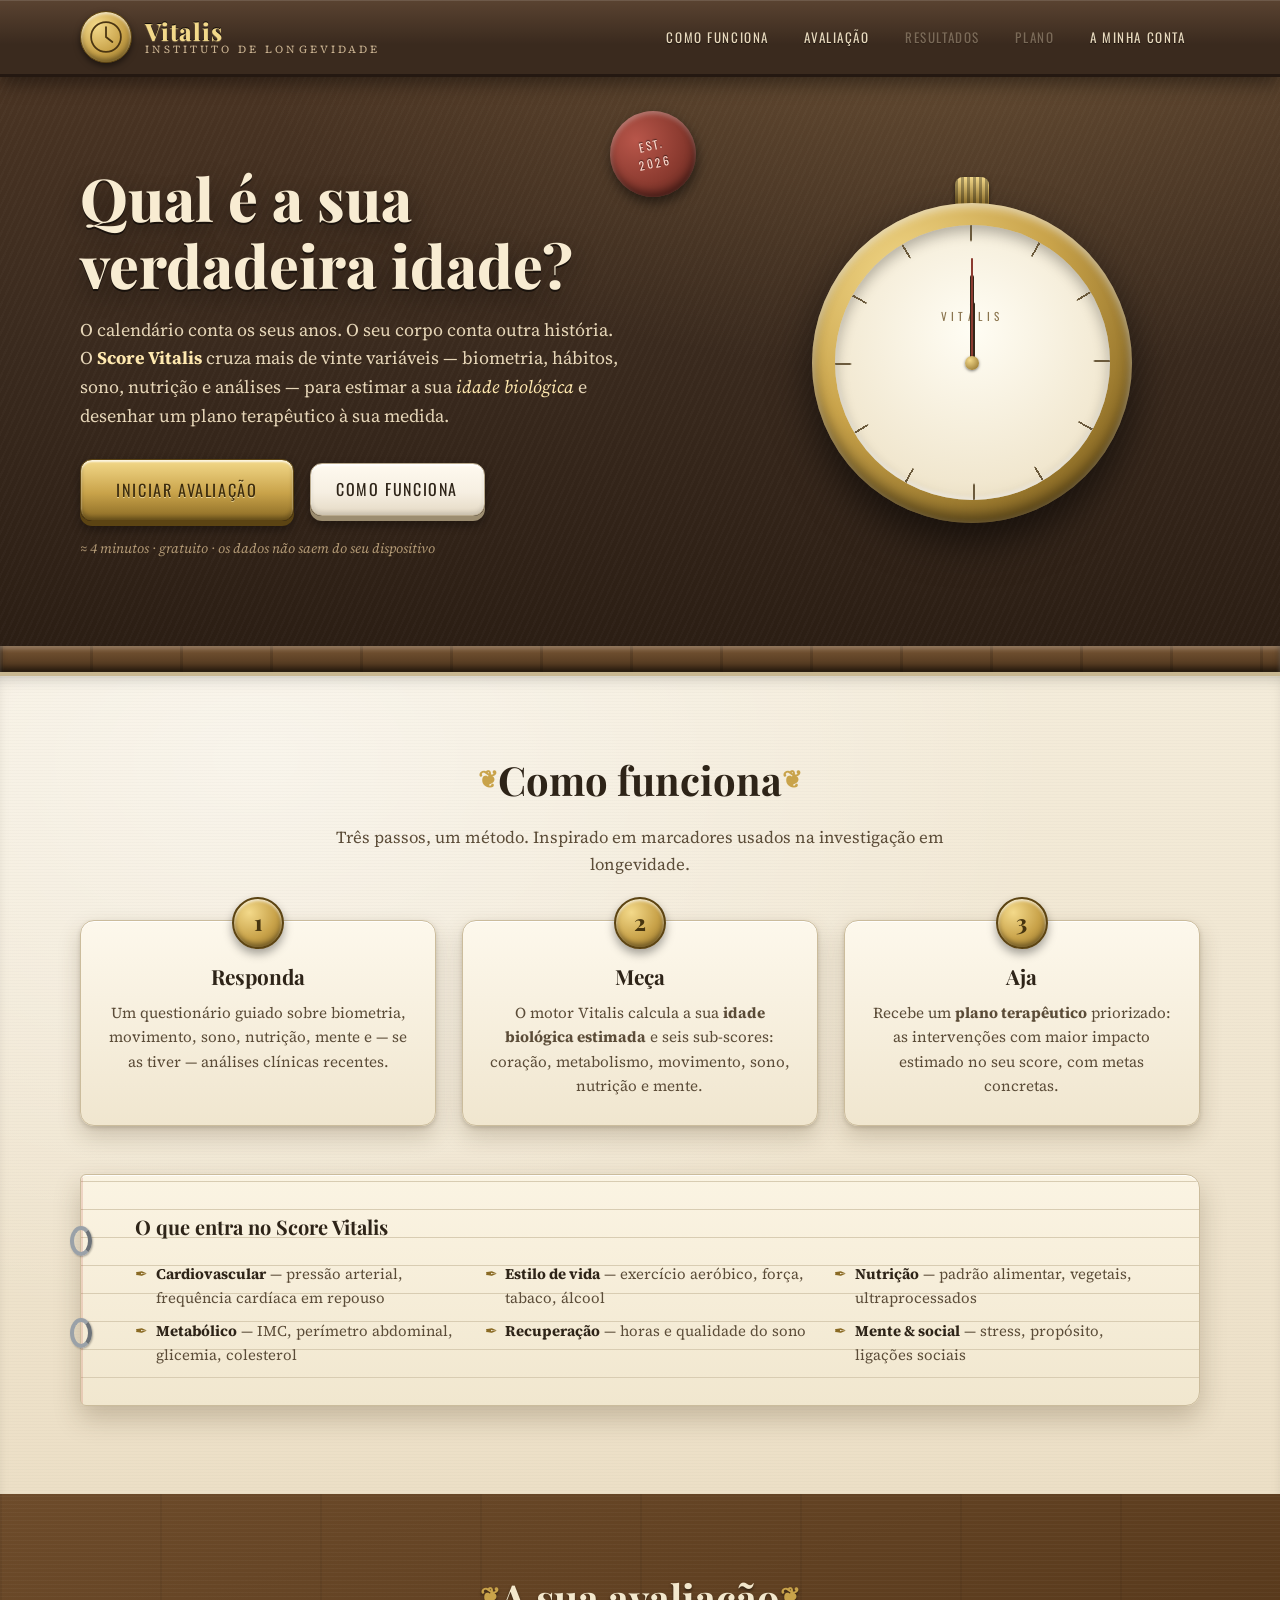
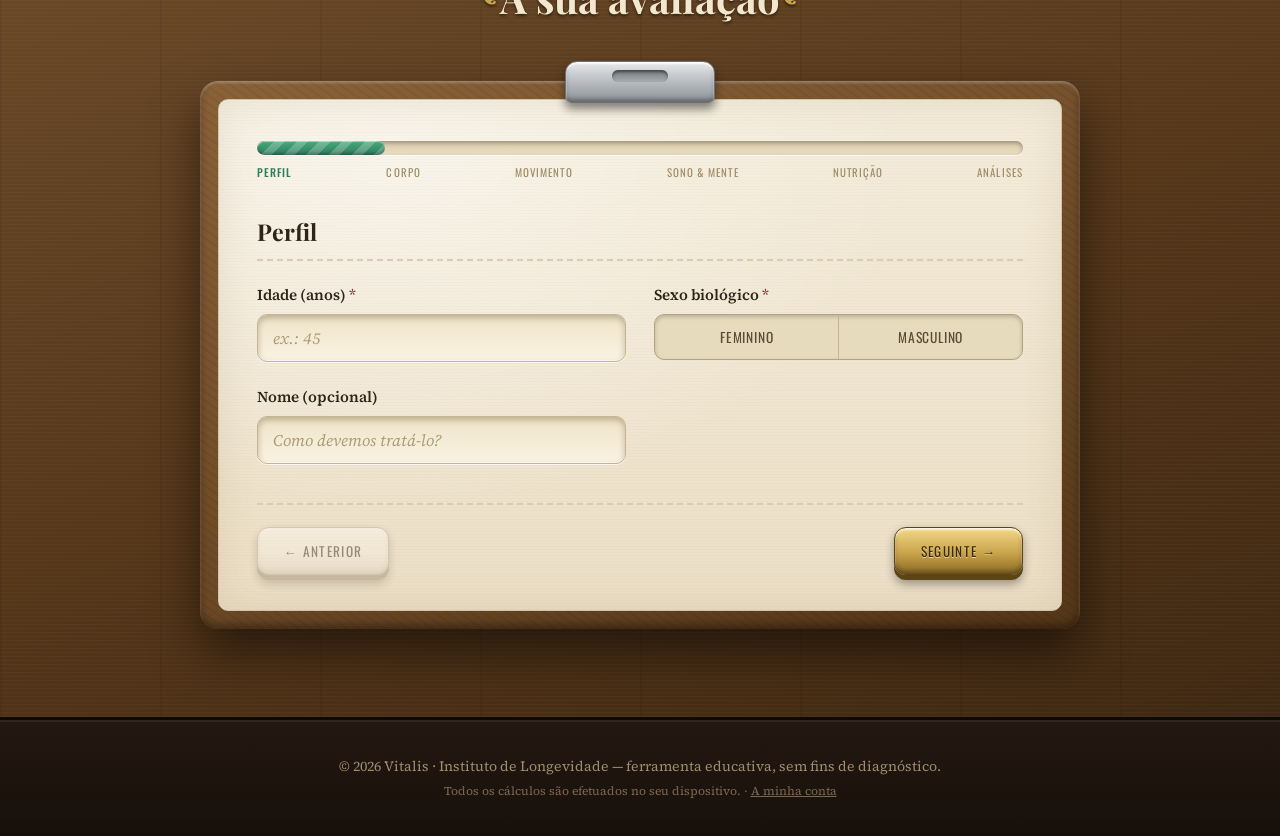
==== commit d622694f: "Add member area: login/registration, private section, plan store with coupons - conta.html: skeuomor" ====
--- a/index.html
+++ b/index.html
@@ -32,6 +32,7 @@
         <a href="#avaliacao">Avaliação</a>
         <a href="#resultados" id="nav-resultados" class="nav-disabled">Resultados</a>
         <a href="#plano" id="nav-plano" class="nav-disabled">Plano</a>
+        <a href="conta.html">A minha conta</a>
       </nav>
     </div>
   </header>
@@ -398,7 +399,7 @@
 
           <h3 class="plate-title">Idade Biológica Estimada</h3>
           <div class="gauge-wrap">
-            <svg id="bio-gauge" viewBox="0 0 400 260" role="img" aria-label="Mostrador de idade biológica">
+            <svg id="bio-gauge" viewBox="0 0 400 400" role="img" aria-label="Mostrador de idade biológica">
               <!-- construído por JS -->
             </svg>
             <div class="gauge-readout">
@@ -430,6 +431,10 @@
           </div>
         </div>
       </div>
+
+      <div class="results-actions reveal">
+        <a href="conta.html" class="btn btn-ivory"><span class="btn-face">💾 Guardar na minha conta</span></a>
+      </div>
     </div>
   </section>
 
@@ -466,7 +471,7 @@
   <footer class="footer">
     <div class="container footer-inner">
       <p>© 2026 Vitalis · Instituto de Longevidade — ferramenta educativa, sem fins de diagnóstico.</p>
-      <p class="footer-fineprint">Todos os cálculos são efetuados no seu dispositivo.</p>
+      <p class="footer-fineprint">Todos os cálculos são efetuados no seu dispositivo. · <a href="conta.html" style="color:inherit">A minha conta</a></p>
     </div>
   </footer>
 
--- a/css/style.css
+++ b/css/style.css
@@ -950,17 +950,23 @@
   text-shadow: 0 -1px 0 rgba(0,0,0,.8);
 }
 
-.gauge-wrap { position: relative; max-width: 430px; margin-inline: auto; }
+.gauge-wrap { max-width: 340px; margin-inline: auto; }
 .gauge-readout {
-  position: absolute;
-  left: 50%; bottom: 6%;
-  transform: translateX(-50%);
+  width: max-content;
+  margin: 1.1rem auto 0;
+  padding: .45rem 1.7rem .6rem;
   text-align: center;
+  display: flex;
+  align-items: baseline;
+  gap: .6rem;
+  border-radius: 12px;
+  background: linear-gradient(180deg, #17130d, #241d13);
+  border: 1px solid #4d4028;
+  box-shadow: inset 0 3px 6px rgba(0,0,0,.6), 0 1px 0 rgba(255,255,255,.07);
 }
 .bio-number {
-  display: block;
-  font-family: var(--font-dial);
-  font-size: clamp(2.6rem, 6vw, 3.6rem);
+  font-family: var(--font-dial);
+  font-size: clamp(2.2rem, 5vw, 2.9rem);
   font-weight: 500;
   color: #ffe9ad;
   text-shadow: 0 0 14px rgba(255,214,130,.55), 0 2px 2px rgba(0,0,0,.8);
@@ -1285,6 +1291,308 @@
 }
 
 /* ============================================================
+   CONTA — autenticação, loja de planos, área privada
+   ============================================================ */
+.auth-card {
+  max-width: 480px;
+  margin: 0 auto;
+  padding: 2rem 2.2rem 2.2rem;
+  border-radius: 16px;
+  background-image:
+    repeating-linear-gradient(0deg, rgba(0,0,0,.015) 0 1px, transparent 1px 3px),
+    linear-gradient(180deg, var(--paper), #ecdfc6);
+  border: 1px solid #cbbc9c;
+  box-shadow:
+    inset 0 1px 0 rgba(255,255,255,.85),
+    0 24px 48px rgba(0,0,0,.5);
+}
+.auth-card .field { margin-bottom: 1.1rem; }
+.auth-submit { width: 100%; margin-top: .4rem; }
+.auth-submit .btn-face { display: block; }
+.auth-tabs {
+  display: flex;
+  margin-bottom: 1.6rem;
+  border-radius: 12px;
+  overflow: hidden;
+  border: 1px solid #b3a37f;
+  box-shadow: inset 0 2px 4px rgba(0,0,0,.2);
+  background: #e7dbbe;
+}
+.auth-tab {
+  flex: 1;
+  border: none;
+  padding: .85rem .5rem;
+  font-family: var(--font-dial);
+  font-size: .9rem;
+  letter-spacing: .1em;
+  text-transform: uppercase;
+  background: transparent;
+  color: var(--ink-soft);
+  cursor: pointer;
+  transition: all .2s ease;
+}
+.auth-tab + .auth-tab { border-left: 1px solid #c6b592; }
+.auth-tab.selected {
+  color: #3d2c0c;
+  background: linear-gradient(180deg, var(--brass-hi), var(--brass));
+  box-shadow: inset 0 2px 2px rgba(255,255,255,.6), inset 0 -2px 3px rgba(0,0,0,.25);
+  text-shadow: 0 1px 0 rgba(255,240,190,.6);
+}
+.auth-mode-note {
+  margin-top: 1.2rem;
+  font-size: .8rem;
+  font-style: italic;
+  color: var(--ink-soft);
+  text-align: center;
+}
+
+.account-head {
+  display: flex;
+  align-items: center;
+  justify-content: center;
+  gap: 1.2rem;
+  flex-wrap: wrap;
+}
+.private-grid {
+  display: grid;
+  grid-template-columns: 1.05fr .95fr;
+  gap: 2.2rem;
+  align-items: stretch;
+}
+@media (max-width: 900px) { .private-grid { grid-template-columns: 1fr; } }
+.last-numbers { display: flex; gap: 1rem; justify-content: center; flex-wrap: wrap; }
+.last-numbers .cmp-box { min-width: 130px; }
+.last-numbers .delta-good .cmp-value { color: #8ee6b0; text-shadow: 0 0 8px rgba(110,230,160,.45); }
+.last-numbers .delta-bad .cmp-value { color: #ef9a8b; text-shadow: 0 0 8px rgba(240,130,110,.45); }
+.empty-note { color: #cbb98d; font-style: italic; text-align: center; padding: .6rem 0; }
+.section-paper .empty-note, .owned-block .empty-note { color: var(--ink-soft); }
+.empty-note a { color: inherit; }
+
+.history-list { list-style: none; display: flex; flex-direction: column; gap: .55rem; }
+.history-item {
+  display: flex;
+  align-items: center;
+  gap: 1rem;
+  padding: .6rem .9rem;
+  border-radius: 10px;
+  background: linear-gradient(180deg, #17130d, #241d13);
+  border: 1px solid #4d4028;
+  box-shadow: inset 0 3px 6px rgba(0,0,0,.6), 0 1px 0 rgba(255,255,255,.07);
+  font-family: var(--font-dial);
+}
+.h-date { font-size: .75rem; letter-spacing: .1em; text-transform: uppercase; color: #9d8b64; flex: 1; }
+.h-bio { color: #f0dfae; }
+.h-delta { min-width: 3.5rem; text-align: right; }
+.h-delta.good { color: #8ee6b0; }
+.h-delta.bad { color: #ef9a8b; }
+
+/* Cupão */
+.coupon-bar {
+  display: flex;
+  gap: .8rem;
+  align-items: center;
+  justify-content: center;
+  flex-wrap: wrap;
+  margin-bottom: 2.2rem;
+}
+.coupon-well { min-width: 260px; }
+.coupon-well input { text-transform: uppercase; letter-spacing: .08em; }
+.coupon-state { font-weight: 600; font-size: .9rem; }
+.coupon-state.good { color: #1f5c3e; }
+.coupon-state.bad { color: var(--wine); }
+
+/* Loja */
+.shop-grid {
+  display: grid;
+  grid-template-columns: repeat(auto-fit, minmax(250px, 1fr));
+  gap: 1.6rem;
+  margin-bottom: 3rem;
+}
+.shop-card {
+  position: relative;
+  display: flex;
+  flex-direction: column;
+  gap: .5rem;
+  padding: 2.3rem 1.4rem 1.4rem;
+  border-radius: 14px;
+  background: linear-gradient(180deg, #fdf8ec, #f0e6cf);
+  border: 1px solid #cbbc9c;
+  box-shadow:
+    inset 0 1px 0 rgba(255,255,255,.9),
+    0 10px 22px rgba(74,56,28,.22);
+  transition: transform .25s ease, box-shadow .25s ease;
+}
+.shop-card:hover { transform: translateY(-4px); box-shadow: inset 0 1px 0 rgba(255,255,255,.9), 0 16px 30px rgba(74,56,28,.3); }
+.shop-card.owned { opacity: .85; }
+.shop-stamp {
+  position: absolute;
+  top: -22px; left: 50%;
+  transform: translateX(-50%);
+  width: 48px; height: 48px;
+  border-radius: 50%;
+  display: grid; place-items: center;
+  font-size: 1.3rem;
+  background: radial-gradient(circle at 32% 28%, var(--brass-hi), var(--brass) 55%, var(--brass-lo));
+  border: 2px solid var(--brass-shadow);
+  box-shadow: inset 0 2px 3px rgba(255,255,255,.7), inset 0 -3px 5px rgba(0,0,0,.35), 0 5px 10px rgba(0,0,0,.35);
+}
+.shop-cat {
+  align-self: center;
+  font-family: var(--font-dial);
+  font-size: .62rem;
+  letter-spacing: .22em;
+  text-transform: uppercase;
+  color: #9a8358;
+}
+.shop-card h4 { font-family: var(--font-display); font-size: 1.06rem; text-align: center; }
+.shop-card p { font-size: .88rem; color: var(--ink-soft); flex: 1; }
+.shop-buy {
+  display: flex;
+  align-items: center;
+  justify-content: space-between;
+  gap: .6rem;
+  margin-top: .5rem;
+  flex-wrap: wrap;
+}
+.price-tag {
+  font-family: var(--font-dial);
+  font-size: 1.05rem;
+  color: #3d2c0c;
+  padding: .3rem .8rem .3rem 1.1rem;
+  background: linear-gradient(180deg, var(--brass-hi), var(--brass));
+  border: 1px solid var(--brass-shadow);
+  border-radius: 6px 10px 10px 6px;
+  box-shadow: inset 0 1px 1px rgba(255,255,255,.7), inset 0 -2px 3px rgba(0,0,0,.25), 0 2px 4px rgba(0,0,0,.25);
+  clip-path: polygon(9px 0, 100% 0, 100% 100%, 9px 100%, 0 50%);
+}
+.price-tag s { opacity: .55; font-size: .85rem; margin-right: .2rem; }
+.price-tag.free { background: linear-gradient(180deg, #8cd6ab, #4d9e73); color: #0f3a26; border-color: #2c6247; }
+.owned-badge {
+  font-family: var(--font-dial);
+  font-size: .72rem;
+  letter-spacing: .1em;
+  text-transform: uppercase;
+  color: #1f5c3e;
+  padding: .35rem .7rem;
+  border: 1px solid #74ab8f;
+  border-radius: 8px;
+  background: #dcefe4;
+  box-shadow: inset 0 1px 0 rgba(255,255,255,.8);
+}
+
+/* Os meus planos */
+.owned-block {
+  max-width: 860px;
+  margin: 0 auto 2.2rem;
+  padding: 1.8rem 2rem;
+  border-radius: 14px;
+  background:
+    repeating-linear-gradient(0deg, transparent 0 27px, var(--paper-line) 27px 28px),
+    linear-gradient(180deg, #fbf4e3, #f1e7cf);
+  border: 1px solid #cbbc9c;
+  box-shadow: 0 12px 26px rgba(74,56,28,.25), inset 0 1px 0 rgba(255,255,255,.85);
+}
+.owned-title { font-family: var(--font-display); font-size: 1.3rem; margin-bottom: 1rem; }
+.owned-cat {
+  font-family: var(--font-dial);
+  font-size: .8rem;
+  letter-spacing: .18em;
+  text-transform: uppercase;
+  color: #8a6a24;
+  margin: 1.1rem 0 .5rem;
+}
+.owned-item {
+  display: flex;
+  align-items: center;
+  justify-content: space-between;
+  gap: 1rem;
+  flex-wrap: wrap;
+  padding: .8rem .2rem;
+  border-bottom: 1px dashed var(--paper-line);
+}
+.owned-info strong { display: block; font-family: var(--font-display); }
+.owned-info small { color: var(--ink-soft); font-style: italic; }
+.owned-actions { display: flex; gap: .6rem; align-items: center; flex-wrap: wrap; }
+
+/* Modal */
+.modal-overlay {
+  position: fixed;
+  inset: 0;
+  z-index: 90;
+  display: grid;
+  place-items: center;
+  padding: 1.2rem;
+  background: rgba(20, 14, 8, .72);
+  backdrop-filter: blur(3px);
+  animation: modal-fade .25s ease;
+}
+@keyframes modal-fade { from { opacity: 0; } }
+.modal-card {
+  position: relative;
+  width: min(560px, 100%);
+  max-height: 84vh;
+  overflow: auto;
+  padding: 2.2rem 2.2rem 2rem;
+  border-radius: 14px;
+  background-image:
+    repeating-linear-gradient(0deg, rgba(0,0,0,.015) 0 1px, transparent 1px 3px),
+    linear-gradient(180deg, var(--paper), #ecdfc6);
+  border: 1px solid #cbbc9c;
+  box-shadow: 0 30px 60px rgba(0,0,0,.6), inset 0 1px 0 rgba(255,255,255,.85);
+  animation: modal-pop .3s cubic-bezier(.2,1.4,.4,1);
+}
+@keyframes modal-pop { from { transform: scale(.9) translateY(16px); opacity: 0; } }
+.modal-close {
+  position: absolute;
+  top: .8rem; right: .8rem;
+  width: 34px; height: 34px;
+  border-radius: 50%;
+  border: 1px solid #b3a37f;
+  background: linear-gradient(180deg, #fbf4e1, #e9dcbd);
+  box-shadow: inset 0 1px 0 rgba(255,255,255,.8), 0 2px 0 #b3a37f;
+  cursor: pointer;
+  font-size: .9rem;
+  color: var(--ink-soft);
+}
+.modal-close:active { transform: translateY(2px); box-shadow: inset 0 2px 3px rgba(0,0,0,.25); }
+.modal-title { font-family: var(--font-display); font-size: 1.35rem; margin-bottom: .8rem; }
+.modal-card p { margin-bottom: .8rem; color: var(--ink-soft); }
+.modal-card code {
+  font-family: var(--font-dial);
+  background: #e7dbbe;
+  padding: .1rem .45rem;
+  border-radius: 6px;
+  border: 1px solid #c6b592;
+  color: var(--ink);
+}
+.modal-price { font-size: 1.05rem; color: var(--ink); }
+.plan-steps { margin: 0 0 1rem 1.2rem; }
+.plan-steps li { margin-bottom: .55rem; color: var(--ink-soft); }
+.modal-note { font-size: .85rem; font-style: italic; }
+
+/* Toast */
+.toast {
+  position: fixed;
+  left: 50%; bottom: 26px;
+  transform: translateX(-50%);
+  z-index: 95;
+  max-width: min(480px, 92vw);
+  padding: .8rem 1.4rem;
+  border-radius: 12px;
+  font-family: var(--font-dial);
+  font-size: .9rem;
+  letter-spacing: .04em;
+  color: #f3e8cd;
+  background: linear-gradient(180deg, var(--leather-hi), var(--leather));
+  border: 1px solid #241811;
+  box-shadow: inset 0 1px 0 rgba(255,255,255,.15), 0 10px 24px rgba(0,0,0,.5);
+  animation: toast-in .35s cubic-bezier(.2,1.4,.4,1);
+}
+@keyframes toast-in { from { transform: translate(-50%, 20px); opacity: 0; } }
+
+.results-actions { text-align: center; margin-top: 2.2rem; }
+
+/* ============================================================
    IMPRESSÃO — só o receituário
    ============================================================ */
 @media print {
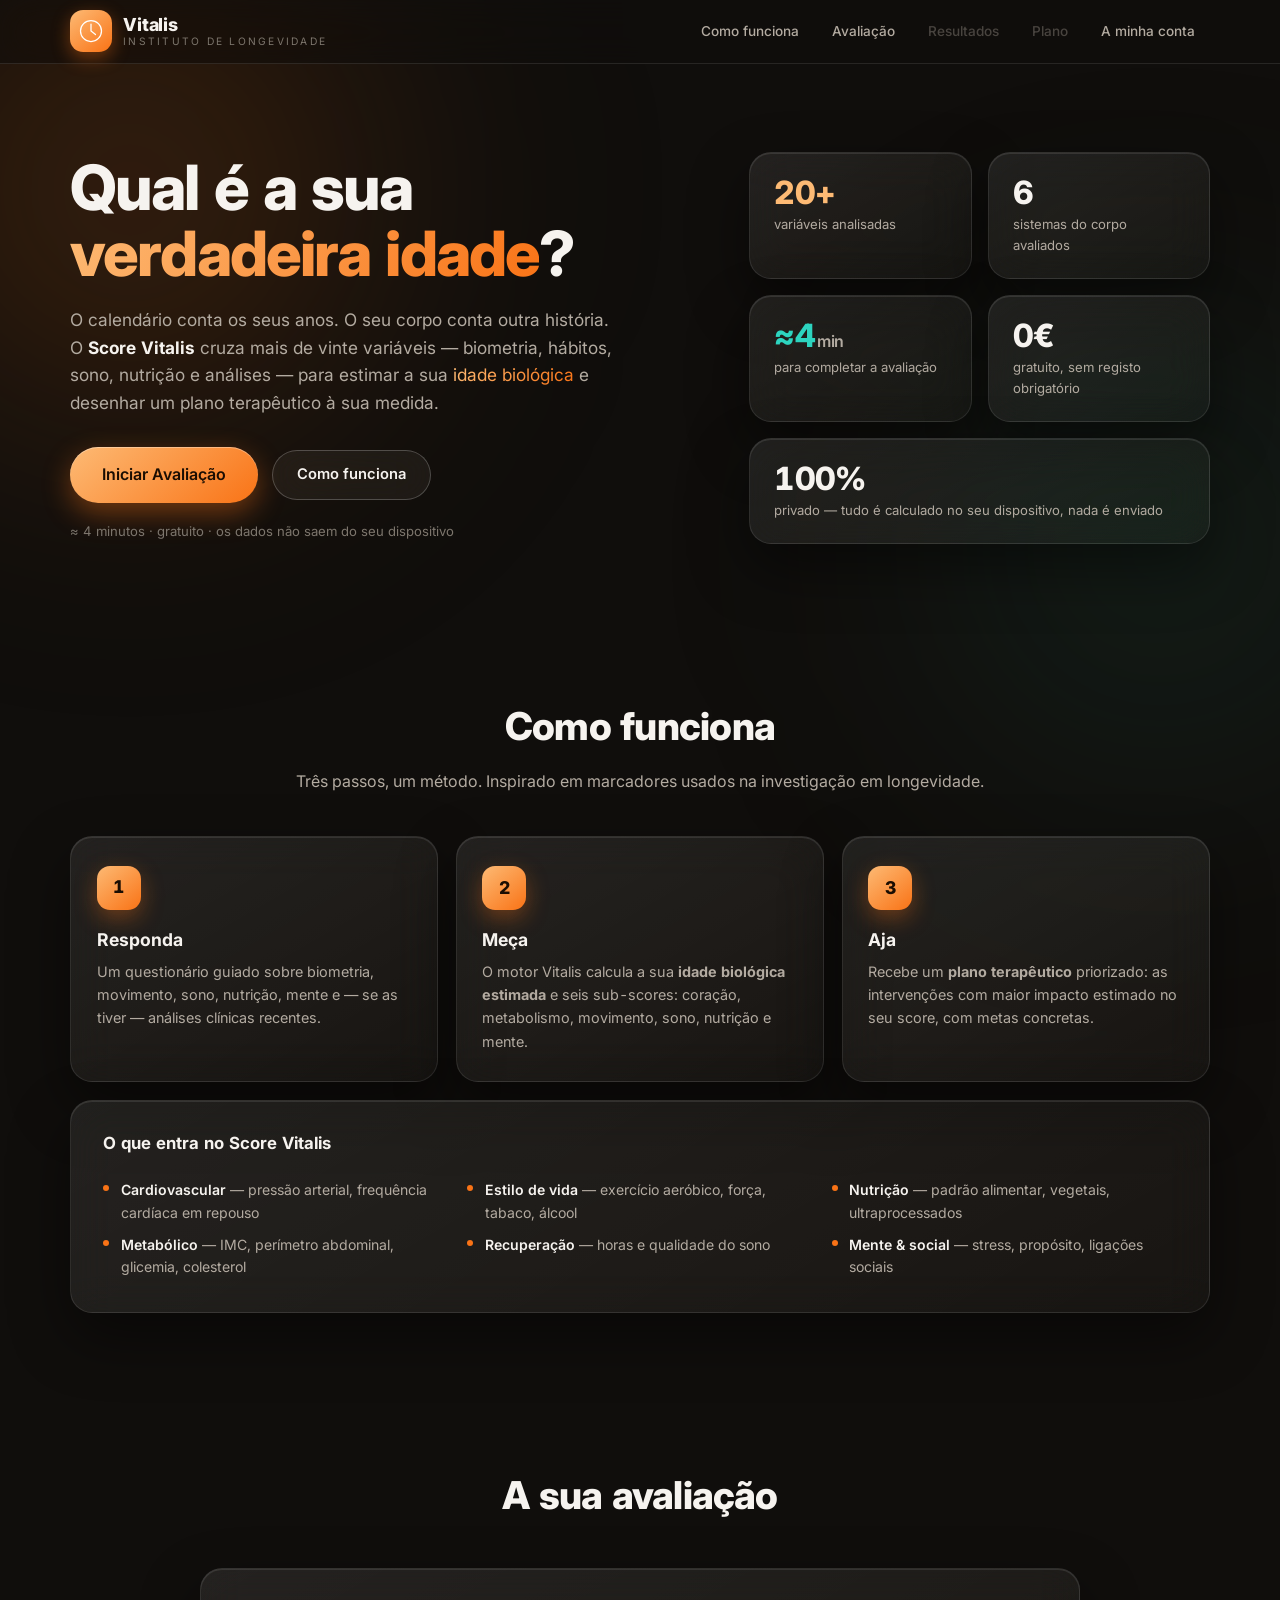
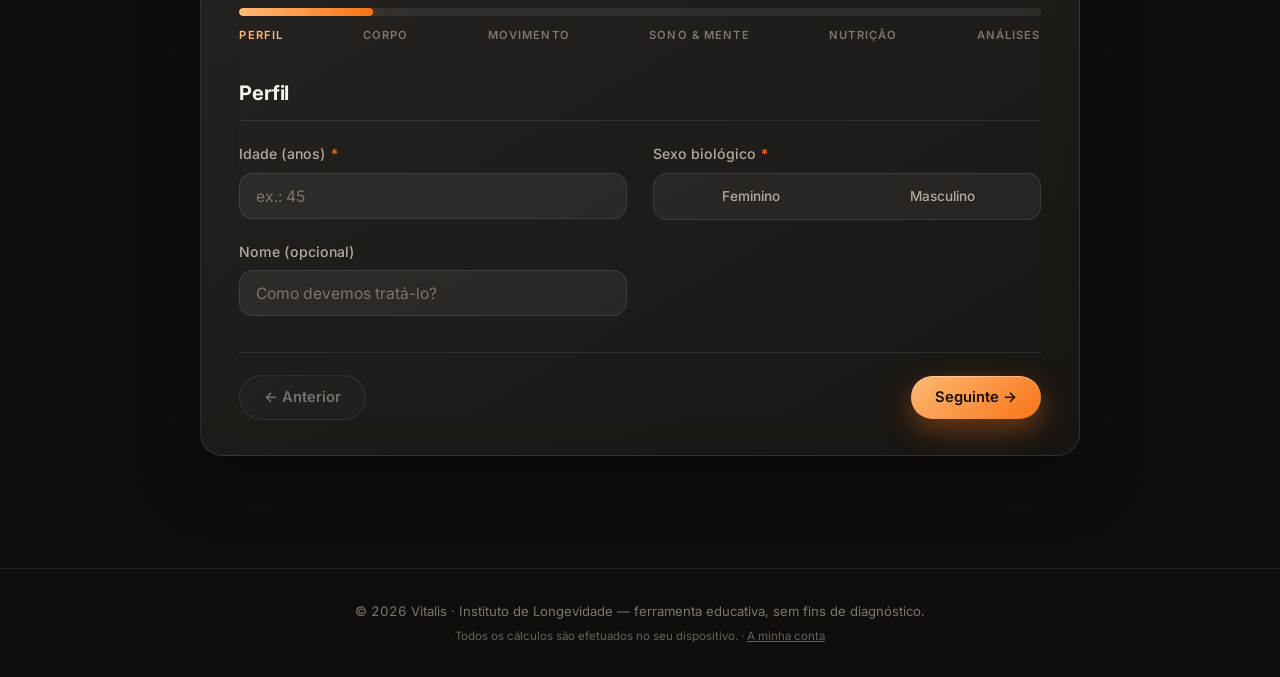
==== commit 27f4fe91: "Redesign: dark glassmorphism with bento grids and minimal UI - Full CSS rewrite: frosted glass panel" ====
--- a/index.html
+++ b/index.html
@@ -7,7 +7,7 @@
   <meta name="description" content="Avalie a sua idade biológica através de um score multi-variável e receba um plano terapêutico personalizado para viver mais e melhor.">
   <link rel="preconnect" href="https://fonts.googleapis.com">
   <link rel="preconnect" href="https://fonts.gstatic.com" crossorigin>
-  <link href="https://fonts.googleapis.com/css2?family=Playfair+Display:wght@500;600;700;800&family=Source+Serif+4:ital,wght@0,400;0,600;1,400&family=Caveat:wght@600&family=Oswald:wght@400;500&display=swap" rel="stylesheet">
+  <link href="https://fonts.googleapis.com/css2?family=Inter:wght@400;500;600;700;800&display=swap" rel="stylesheet">
   <link rel="stylesheet" href="css/style.css">
 </head>
 <body>
@@ -41,8 +41,7 @@
   <section class="hero" id="inicio">
     <div class="hero-inner">
       <div class="hero-copy reveal">
-        <div class="wax-seal" aria-hidden="true"><span>EST.<br>2026</span></div>
-        <h1>Qual é a sua verdadeira idade?</h1>
+        <h1>Qual é a sua <span class="grad">verdadeira idade</span>?</h1>
         <p class="hero-lede">
           O calendário conta os seus anos. O seu corpo conta outra história.
           O <strong>Score Vitalis</strong> cruza mais de vinte variáveis — biometria,
@@ -61,23 +60,30 @@
       </div>
 
       <div class="hero-gauge reveal delay-1">
-        <!-- Relógio de bolso decorativo -->
-        <div class="pocketwatch" aria-hidden="true">
-          <div class="pw-crown"></div>
-          <div class="pw-bezel">
-            <div class="pw-face">
-              <div class="pw-ticks"></div>
-              <div class="pw-label">VITALIS</div>
-              <div class="pw-hand pw-hand-hour"></div>
-              <div class="pw-hand pw-hand-min"></div>
-              <div class="pw-hand pw-hand-sec"></div>
-              <div class="pw-pin"></div>
-            </div>
-          </div>
-        </div>
-      </div>
-    </div>
-    <div class="hero-shelf" aria-hidden="true"></div>
+        <div class="hero-bento">
+          <div class="hero-tile accent">
+            <span class="tile-num">20+</span>
+            <span class="tile-label">variáveis analisadas</span>
+          </div>
+          <div class="hero-tile">
+            <span class="tile-num">6</span>
+            <span class="tile-label">sistemas do corpo avaliados</span>
+          </div>
+          <div class="hero-tile teal">
+            <span class="tile-num">≈4<small>min</small></span>
+            <span class="tile-label">para completar a avaliação</span>
+          </div>
+          <div class="hero-tile">
+            <span class="tile-num">0€</span>
+            <span class="tile-label">gratuito, sem registo obrigatório</span>
+          </div>
+          <div class="hero-tile wide">
+            <span class="tile-num">100%</span>
+            <span class="tile-label">privado — tudo é calculado no seu dispositivo, nada é enviado</span>
+          </div>
+        </div>
+      </div>
+    </div>
   </section>
 
   <!-- ============ COMO FUNCIONA ============ -->
--- a/css/style.css
+++ b/css/style.css
@@ -1,877 +1,588 @@
 /* ============================================================
    VITALIS — Score de Longevidade
-   Design skeuomórfico: latão, couro, papel, madeira, veludo
+   Design: glassmorphism escuro · minimalismo · bento grids
    ============================================================ */
 
 :root {
-  /* Paleta de materiais */
-  --brass-hi: #f3d98a;
-  --brass: #c9a34a;
-  --brass-lo: #8a6a24;
-  --brass-shadow: #5c4413;
-  --ivory: #f6efe2;
-  --ivory-lo: #e4d9c4;
-  --paper: #f4ecda;
-  --paper-line: #d8ccb2;
-  --ink: #2e2418;
-  --ink-soft: #5b4c38;
-  --leather: #3a2a1e;
-  --leather-hi: #5a4331;
-  --velvet: #1d3229;
-  --velvet-hi: #2c4a3c;
-  --emerald: #2e7d5b;
-  --emerald-hi: #48a97e;
-  --wine: #8c3b30;
-  --good: #3f8f5f;
-  --mid: #c9932e;
-  --bad: #b6473a;
-
-  --font-display: "Playfair Display", Georgia, serif;
-  --font-body: "Source Serif 4", Georgia, serif;
-  --font-hand: "Caveat", cursive;
-  --font-dial: "Oswald", "Arial Narrow", sans-serif;
+  --bg: #100e0c;
+  --panel: linear-gradient(150deg, rgba(255,255,255,.085), rgba(255,255,255,.03));
+  --panel-flat: rgba(255,255,255,.05);
+  --panel-deep: rgba(20,17,14,.72);
+  --stroke: rgba(255,255,255,.10);
+  --stroke-hi: rgba(255,255,255,.22);
+  --txt: #f6f3ef;
+  --muted: #b3aba1;
+  --faint: #7d766d;
+
+  --accent: #f97316;
+  --accent-hi: #fdba74;
+  --accent-soft: rgba(249,115,22,.16);
+  --good: #2dd4bf;
+  --good-soft: rgba(45,212,191,.14);
+  --warn: #fbbf24;
+  --bad: #f87171;
+  --bad-soft: rgba(248,113,113,.14);
+
+  --radius: 22px;
+  --radius-sm: 14px;
+  --blur: blur(22px) saturate(1.5);
+  --shadow: 0 24px 60px rgba(0,0,0,.45);
+  --font: "Inter", system-ui, -apple-system, "Segoe UI", sans-serif;
 }
 
 * { box-sizing: border-box; margin: 0; padding: 0; }
-
 html { scroll-behavior: smooth; }
 
 body {
-  font-family: var(--font-body);
-  color: var(--ink);
-  background: var(--ivory);
+  font-family: var(--font);
+  color: var(--txt);
+  background: var(--bg);
   line-height: 1.6;
   overflow-x: hidden;
+  font-feature-settings: "tnum";
+}
+
+/* ---------- Fundo ambiente: blobs líquidos desfocados ---------- */
+body::before, body::after {
+  content: "";
+  position: fixed;
+  z-index: -1;
+  border-radius: 50%;
+  filter: blur(130px);
+  pointer-events: none;
+}
+body::before {
+  width: 620px; height: 620px;
+  left: -180px; top: -120px;
+  background: radial-gradient(circle, rgba(249,115,22,.24), rgba(120,60,10,.06) 70%);
+  animation: blob-a 26s ease-in-out infinite alternate;
+}
+body::after {
+  width: 560px; height: 560px;
+  right: -160px; top: 30%;
+  background: radial-gradient(circle, rgba(45,140,110,.20), rgba(20,60,50,.04) 70%);
+  animation: blob-b 32s ease-in-out infinite alternate;
+}
+@keyframes blob-a {
+  from { transform: translate(0,0) scale(1); }
+  to   { transform: translate(140px, 180px) scale(1.15); }
+}
+@keyframes blob-b {
+  from { transform: translate(0,0) scale(1.1); }
+  to   { transform: translate(-160px, -120px) scale(.92); }
 }
 
 img, svg { display: block; max-width: 100%; }
-
-.container { width: min(1120px, 92%); margin-inline: auto; }
+.container { width: min(1140px, 92%); margin-inline: auto; }
 .hidden { display: none !important; }
 
-/* ---------- Texturas base (ruído + grão) ---------- */
-.section-paper,
-.clipboard-paper,
-.rx-pad {
-  background-image:
-    repeating-linear-gradient(0deg, rgba(0,0,0,.015) 0 1px, transparent 1px 3px),
-    radial-gradient(ellipse at 20% 10%, rgba(255,255,255,.5), transparent 55%),
-    linear-gradient(180deg, var(--paper), #ecdfc6);
-}
-
-/* ============================================================
-   BARRA SUPERIOR — placa de latão sobre couro
+/* ============================================================
+   PAINEL DE VIDRO (base)
+   ============================================================ */
+.step-card, .ledger, .clipboard-paper, .gauge-plate, .meters-cabinet,
+.rx-pad, .disclaimer, .auth-card, .shop-card, .owned-block,
+.modal-card, .hero-tile, .cmp-box, .history-item {
+  background: var(--panel);
+  border: 1px solid var(--stroke);
+  border-radius: var(--radius);
+  backdrop-filter: var(--blur);
+  -webkit-backdrop-filter: var(--blur);
+  box-shadow: var(--shadow), inset 0 1px 0 rgba(255,255,255,.10);
+}
+
+/* decorações da versão anterior — neutralizadas */
+.plate-screw, .clipboard-clip, .ledger-ring, .hero-shelf, .wax-seal { display: none !important; }
+
+/* ============================================================
+   TOPBAR — barra de vidro
    ============================================================ */
 .topbar {
   position: sticky;
   top: 0;
   z-index: 50;
-  background:
-    linear-gradient(180deg, var(--leather-hi), var(--leather) 60%);
-  border-bottom: 3px solid #241811;
-  box-shadow:
-    inset 0 1px 0 rgba(255,255,255,.12),
-    0 6px 18px rgba(0,0,0,.45);
+  background: rgba(16,14,12,.6);
+  backdrop-filter: var(--blur);
+  -webkit-backdrop-filter: var(--blur);
+  border-bottom: 1px solid var(--stroke);
 }
 .topbar-inner {
-  width: min(1120px, 94%);
+  width: min(1140px, 94%);
   margin-inline: auto;
   display: flex;
   align-items: center;
   justify-content: space-between;
-  padding: .7rem 0;
-}
-.brand { display: flex; align-items: center; gap: .8rem; }
+  padding: .65rem 0;
+}
+.brand { display: flex; align-items: center; gap: .7rem; color: var(--txt); }
 .brand-emblem {
-  width: 52px; height: 52px;
+  width: 42px; height: 42px;
   display: grid; place-items: center;
-  color: #4a3512;
-  border-radius: 50%;
-  background:
-    radial-gradient(circle at 32% 28%, var(--brass-hi), var(--brass) 55%, var(--brass-lo) 100%);
-  box-shadow:
-    inset 0 2px 3px rgba(255,255,255,.65),
-    inset 0 -3px 5px rgba(0,0,0,.35),
-    0 3px 6px rgba(0,0,0,.5);
-  border: 1px solid var(--brass-shadow);
-}
-.brand-text { display: flex; flex-direction: column; line-height: 1.1; }
-.brand-name {
-  font-family: var(--font-display);
-  font-weight: 800;
-  font-size: 1.5rem;
-  letter-spacing: .04em;
-  color: var(--brass-hi);
-  text-shadow: 0 -1px 0 rgba(0,0,0,.8), 0 1px 1px rgba(255,235,170,.25);
-}
-.brand-sub {
-  font-size: .68rem;
-  text-transform: uppercase;
-  letter-spacing: .28em;
-  color: #c8b190;
-}
-.topnav { display: flex; gap: .4rem; }
+  color: #fff;
+  border-radius: 13px;
+  background: linear-gradient(140deg, var(--accent-hi), var(--accent));
+  box-shadow: 0 6px 18px rgba(249,115,22,.4);
+}
+.brand-emblem svg { width: 24px; height: 24px; }
+.brand-text { display: flex; flex-direction: column; line-height: 1.15; }
+.brand-name { font-weight: 800; font-size: 1.12rem; letter-spacing: -.01em; }
+.brand-sub { font-size: .64rem; text-transform: uppercase; letter-spacing: .22em; color: var(--faint); }
+.topnav { display: flex; gap: .25rem; }
 .topnav a {
-  font-family: var(--font-dial);
-  font-size: .82rem;
-  text-transform: uppercase;
-  letter-spacing: .12em;
-  color: #e8d9bd;
+  font-size: .85rem;
+  font-weight: 500;
+  color: var(--muted);
   text-decoration: none;
   padding: .5rem .85rem;
-  border-radius: 8px;
+  border-radius: 999px;
   border: 1px solid transparent;
   transition: all .25s ease;
-  text-shadow: 0 1px 1px rgba(0,0,0,.6);
-}
-.topnav a:hover {
-  background: linear-gradient(180deg, rgba(255,255,255,.1), rgba(0,0,0,.2));
-  border-color: rgba(0,0,0,.4);
-  box-shadow: inset 0 1px 2px rgba(0,0,0,.5), 0 1px 0 rgba(255,255,255,.08);
+}
+.topnav a:hover, .topnav a[aria-current="page"] {
+  color: var(--txt);
+  background: var(--panel-flat);
+  border-color: var(--stroke);
 }
 .topnav a.nav-disabled { opacity: .35; pointer-events: none; }
-
-@media (max-width: 640px) {
-  .topnav { display: none; }
-}
-
-/* ============================================================
-   BOTÕES — teclas físicas com curso de pressão
+@media (max-width: 720px) {
+  .topnav a { padding: .45rem .6rem; font-size: .78rem; }
+  .brand-sub { display: none; }
+}
+
+/* ============================================================
+   BOTÕES
    ============================================================ */
 .btn {
-  --press: 5px;
   display: inline-block;
   border: none;
   cursor: pointer;
-  border-radius: 12px;
+  border-radius: 999px;
   padding: 0;
   background: transparent;
   text-decoration: none;
-  font-family: var(--font-dial);
-  letter-spacing: .1em;
-  text-transform: uppercase;
-  filter: drop-shadow(0 4px 5px rgba(0,0,0,.35));
-  transition: filter .2s ease;
-  -webkit-tap-highlight-color: transparent;
+  font-family: var(--font);
+  font-weight: 600;
+  transition: transform .15s ease, filter .2s ease;
 }
 .btn .btn-face {
   display: inline-block;
-  padding: .8rem 1.6rem;
-  border-radius: 12px;
-  transform: translateY(0);
-  transition: transform .09s ease, box-shadow .09s ease;
-}
-.btn-lg .btn-face { padding: 1.05rem 2.2rem; font-size: 1.02rem; }
-.btn-sm .btn-face { padding: .55rem 1.1rem; font-size: .8rem; }
+  padding: .78rem 1.5rem;
+  border-radius: 999px;
+  font-size: .92rem;
+  transition: box-shadow .2s ease, background .2s ease;
+}
+.btn-lg .btn-face { padding: .95rem 2rem; font-size: 1rem; }
+.btn-sm .btn-face { padding: .5rem 1rem; font-size: .8rem; }
 
 .btn-brass .btn-face {
-  color: #3d2c0c;
-  text-shadow: 0 1px 0 rgba(255,240,190,.7);
-  background: linear-gradient(180deg, var(--brass-hi) 0%, var(--brass) 55%, var(--brass-lo) 100%);
-  border: 1px solid var(--brass-shadow);
-  box-shadow:
-    inset 0 2px 2px rgba(255,255,255,.75),
-    inset 0 -3px 4px rgba(0,0,0,.28),
-    0 var(--press) 0 var(--brass-shadow);
+  color: #1a0d02;
+  background: linear-gradient(140deg, var(--accent-hi), var(--accent));
+  box-shadow: 0 10px 28px rgba(249,115,22,.4), inset 0 1px 0 rgba(255,255,255,.35);
+}
+.btn-emerald .btn-face {
+  color: #04211c;
+  background: linear-gradient(140deg, #7ce8d8, var(--good));
+  box-shadow: 0 10px 28px rgba(45,212,191,.32), inset 0 1px 0 rgba(255,255,255,.35);
 }
 .btn-ivory .btn-face {
-  color: var(--ink);
-  background: linear-gradient(180deg, #fffaf0, var(--ivory) 55%, var(--ivory-lo));
-  border: 1px solid #b9aa8d;
-  box-shadow:
-    inset 0 2px 2px rgba(255,255,255,.9),
-    inset 0 -3px 4px rgba(0,0,0,.12),
-    0 var(--press) 0 #9c8d70;
-}
-.btn-emerald .btn-face {
-  color: #eafff3;
-  text-shadow: 0 -1px 1px rgba(0,0,0,.5);
-  background: linear-gradient(180deg, var(--emerald-hi), var(--emerald) 60%, #1d5a3f);
-  border: 1px solid #14402d;
-  box-shadow:
-    inset 0 2px 2px rgba(255,255,255,.35),
-    inset 0 -3px 4px rgba(0,0,0,.3),
-    0 var(--press) 0 #123526;
-}
-.btn:hover .btn-face { transform: translateY(1px); }
-.btn:active .btn-face,
-.btn.pressed .btn-face {
-  transform: translateY(var(--press));
-  box-shadow:
-    inset 0 2px 4px rgba(0,0,0,.35),
-    0 0 0 transparent !important;
-}
-.btn:disabled { opacity: .45; cursor: not-allowed; }
-.btn:disabled .btn-face { transform: none; }
-
-/* ============================================================
-   HERO — escritório em couro com relógio de bolso
-   ============================================================ */
-.hero {
-  position: relative;
-  color: var(--ivory);
-  background:
-    radial-gradient(1200px 600px at 75% -10%, rgba(255,214,140,.14), transparent 60%),
-    repeating-linear-gradient(115deg, rgba(255,255,255,.02) 0 2px, transparent 2px 6px),
-    linear-gradient(180deg, #4a3423, var(--leather) 45%, #2a1d13);
-  padding: 5.5rem 0 7rem;
-}
+  color: var(--txt);
+  background: var(--panel-flat);
+  border: 1px solid var(--stroke-hi);
+  backdrop-filter: var(--blur);
+  -webkit-backdrop-filter: var(--blur);
+}
+.btn:hover { transform: translateY(-2px); }
+.btn:hover .btn-face { box-shadow: 0 14px 34px rgba(249,115,22,.5), inset 0 1px 0 rgba(255,255,255,.35); }
+.btn-ivory:hover .btn-face { box-shadow: 0 10px 24px rgba(0,0,0,.35); background: rgba(255,255,255,.09); }
+.btn-emerald:hover .btn-face { box-shadow: 0 14px 34px rgba(45,212,191,.42), inset 0 1px 0 rgba(255,255,255,.35); }
+.btn:active { transform: translateY(0) scale(.97); }
+.btn:disabled { opacity: .4; cursor: not-allowed; }
+.btn:disabled:hover { transform: none; }
+
+/* ============================================================
+   HERO — headline + bento de estatísticas
+   ============================================================ */
+.hero { padding: 5.5rem 0 5rem; position: relative; }
 .hero-inner {
-  width: min(1120px, 92%);
+  width: min(1140px, 92%);
   margin-inline: auto;
   display: grid;
   grid-template-columns: 1.15fr .85fr;
-  gap: 3rem;
-  align-items: center;
-}
-@media (max-width: 880px) {
-  .hero-inner { grid-template-columns: 1fr; }
-  .hero-gauge { order: -1; }
-}
-.hero-copy { position: relative; }
+  gap: 3.5rem;
+  align-items: center;
+}
+@media (max-width: 900px) {
+  .hero-inner { grid-template-columns: 1fr; gap: 2.4rem; }
+}
 .hero h1 {
-  padding-right: 100px;
-  font-family: var(--font-display);
-  font-size: clamp(2.3rem, 5vw, 3.7rem);
+  font-size: clamp(2.4rem, 5.2vw, 3.9rem);
   font-weight: 800;
-  line-height: 1.12;
-  color: #f8ecd2;
-  text-shadow: 0 2px 0 rgba(0,0,0,.55), 0 8px 24px rgba(0,0,0,.4);
-  margin-bottom: 1.1rem;
+  letter-spacing: -.03em;
+  line-height: 1.06;
+  margin-bottom: 1.2rem;
+}
+.hero h1 .grad, .hero-lede em {
+  background: linear-gradient(120deg, var(--accent-hi), var(--accent));
+  -webkit-background-clip: text;
+  background-clip: text;
+  color: transparent;
+  font-style: normal;
 }
 .hero-lede {
-  font-size: 1.12rem;
-  color: #e6d6b8;
+  font-size: 1.08rem;
+  color: var(--muted);
   max-width: 34rem;
-  margin-bottom: 1.8rem;
-}
-.hero-lede strong, .hero-lede em { color: #ffe9b0; }
-.hero-actions { display: flex; flex-wrap: wrap; gap: 1rem; align-items: center; }
-.hero-note {
-  margin-top: 1.1rem;
-  font-size: .85rem;
-  color: #b39a76;
-  font-style: italic;
-}
-
-/* Selo de cera */
-.wax-seal {
-  position: absolute;
-  top: -3.4rem; right: 0;
-  width: 86px; height: 86px;
-  border-radius: 50%;
-  display: grid; place-items: center;
-  text-align: center;
-  font-family: var(--font-dial);
-  font-size: .72rem;
-  letter-spacing: .18em;
-  color: #ffd9cd;
-  text-shadow: 0 -1px 1px rgba(0,0,0,.6);
-  background:
-    radial-gradient(circle at 34% 30%, #b8564a, var(--wine) 55%, #5e241c 100%);
-  box-shadow:
-    inset 0 3px 5px rgba(255,255,255,.3),
-    inset 0 -5px 8px rgba(0,0,0,.45),
-    0 6px 12px rgba(0,0,0,.5);
-  transform: rotate(-12deg);
-  animation: seal-pop .8s cubic-bezier(.2,1.6,.4,1) .3s backwards;
-}
-@keyframes seal-pop {
-  from { transform: rotate(-12deg) scale(0); opacity: 0; }
-  to   { transform: rotate(-12deg) scale(1); opacity: 1; }
-}
-@media (max-width: 880px) {
-  .wax-seal { display: none; }
-  .hero h1 { padding-right: 0; }
-}
-
-/* Prateleira inferior do hero */
-.hero-shelf {
-  position: absolute;
-  left: 0; right: 0; bottom: 0;
-  height: 26px;
-  background:
-    repeating-linear-gradient(90deg, rgba(0,0,0,.14) 0 3px, transparent 3px 90px),
-    linear-gradient(180deg, #7a5836, #5b3f24 60%, #432d18);
-  box-shadow: inset 0 3px 4px rgba(255,255,255,.22), inset 0 -4px 6px rgba(0,0,0,.5);
-}
-
-/* ---------- Relógio de bolso animado ---------- */
-.pocketwatch {
-  position: relative;
-  width: min(320px, 78vw);
-  margin-inline: auto;
-  aspect-ratio: 1;
-  animation: watch-sway 6s ease-in-out infinite;
-  transform-origin: 50% -120px;
-}
-@keyframes watch-sway {
-  0%, 100% { transform: rotate(2.2deg); }
-  50%      { transform: rotate(-2.2deg); }
-}
-.pw-crown {
-  position: absolute;
-  top: -26px; left: 50%;
-  width: 34px; height: 30px;
-  transform: translateX(-50%);
-  border-radius: 8px 8px 4px 4px;
-  background:
-    repeating-linear-gradient(90deg, rgba(0,0,0,.3) 0 3px, transparent 3px 6px),
-    linear-gradient(180deg, var(--brass-hi), var(--brass-lo));
-  box-shadow: 0 2px 4px rgba(0,0,0,.5);
-}
-.pw-bezel {
-  position: absolute; inset: 0;
-  border-radius: 50%;
-  background:
-    radial-gradient(circle at 30% 25%, var(--brass-hi), var(--brass) 45%, var(--brass-lo) 80%, var(--brass-shadow));
-  box-shadow:
-    inset 0 4px 8px rgba(255,255,255,.55),
-    inset 0 -8px 14px rgba(0,0,0,.45),
-    0 18px 40px rgba(0,0,0,.55);
-  padding: 7%;
-}
-.pw-face {
-  position: relative;
-  width: 100%; height: 100%;
-  border-radius: 50%;
-  background:
-    radial-gradient(circle at 50% 38%, #fffdf4, #f1e7cf 70%, #ddcfae);
-  box-shadow:
-    inset 0 6px 14px rgba(0,0,0,.28),
-    inset 0 -2px 4px rgba(255,255,255,.7);
-  overflow: hidden;
-}
-.pw-ticks {
-  position: absolute; inset: 0;
-  border-radius: 50%;
-  background:
-    repeating-conic-gradient(from -1.2deg,
-      #6b5a3c 0deg .8deg, transparent .8deg 30deg);
-  -webkit-mask: radial-gradient(circle, transparent 62%, #000 63%, #000 72%, transparent 73%);
-          mask: radial-gradient(circle, transparent 62%, #000 63%, #000 72%, transparent 73%);
-}
-.pw-label {
-  position: absolute;
-  top: 30%; left: 50%;
-  transform: translateX(-50%);
-  font-family: var(--font-dial);
-  font-size: .7rem;
-  letter-spacing: .4em;
-  color: #8a744e;
-}
-.pw-hand {
-  position: absolute;
-  left: 50%; bottom: 50%;
-  transform-origin: 50% 100%;
-  border-radius: 4px;
-  background: #34281a;
-}
-.pw-hand-hour { width: 5px; height: 22%; margin-left: -2.5px; animation: spin 60s linear infinite; }
-.pw-hand-min  { width: 3.5px; height: 32%; margin-left: -1.75px; animation: spin 12s linear infinite; }
-.pw-hand-sec  {
-  width: 2px; height: 38%; margin-left: -1px;
-  background: var(--wine);
-  animation: spin 4s cubic-bezier(.4,2.1,.6,1) infinite;
-}
-@keyframes spin { to { transform: rotate(360deg); } }
-.pw-pin {
-  position: absolute;
-  left: 50%; top: 50%;
-  width: 14px; height: 14px;
-  transform: translate(-50%, -50%);
-  border-radius: 50%;
-  background: radial-gradient(circle at 35% 30%, var(--brass-hi), var(--brass-lo));
-  box-shadow: 0 1px 3px rgba(0,0,0,.5);
-}
+  margin-bottom: 1.9rem;
+}
+.hero-lede strong { color: var(--txt); }
+.hero-actions { display: flex; flex-wrap: wrap; gap: .9rem; align-items: center; }
+.hero-note { margin-top: 1.1rem; font-size: .82rem; color: var(--faint); }
+
+/* Bento de tiles */
+.hero-bento {
+  display: grid;
+  grid-template-columns: 1fr 1fr;
+  gap: 1rem;
+}
+.hero-tile {
+  padding: 1.4rem 1.5rem;
+  display: flex;
+  flex-direction: column;
+  gap: .2rem;
+  transition: transform .3s ease, border-color .3s ease;
+}
+.hero-tile:hover { transform: translateY(-4px); border-color: var(--stroke-hi); }
+.hero-tile.wide { grid-column: 1 / -1; }
+.tile-num {
+  font-size: 2rem;
+  font-weight: 800;
+  letter-spacing: -.02em;
+  line-height: 1.1;
+}
+.tile-num small { font-size: 1rem; font-weight: 600; color: var(--muted); margin-left: .15rem; }
+.hero-tile.accent .tile-num { color: var(--accent-hi); }
+.hero-tile.teal .tile-num { color: var(--good); }
+.tile-label { font-size: .82rem; color: var(--muted); }
 
 /* ============================================================
    SECÇÕES
    ============================================================ */
-.section { padding: 4.5rem 0 5.5rem; position: relative; }
-
-.section-paper {
-  border-top: 4px solid #c8b791;
-  box-shadow: inset 0 8px 16px -8px rgba(0,0,0,.25);
-}
-.section-desk {
-  background:
-    repeating-linear-gradient(90deg, rgba(0,0,0,.06) 0 2px, transparent 2px 160px),
-    repeating-linear-gradient(0deg, rgba(255,255,255,.03) 0 1px, transparent 1px 4px),
-    linear-gradient(160deg, #6d4b2a, #543619 55%, #3f2812);
-}
-.section-velvet {
-  background:
-    radial-gradient(900px 500px at 50% 0%, rgba(120,220,170,.08), transparent 60%),
-    repeating-linear-gradient(45deg, rgba(255,255,255,.02) 0 2px, transparent 2px 5px),
-    linear-gradient(180deg, var(--velvet-hi), var(--velvet) 60%, #142420);
-}
+.section { padding: 4.5rem 0 5rem; position: relative; }
+.section-paper, .section-desk, .section-velvet { background: transparent; }
 
 .section-title {
   text-align: center;
-  font-family: var(--font-display);
-  font-size: clamp(1.7rem, 3.6vw, 2.5rem);
-  font-weight: 700;
-  margin-bottom: .8rem;
-  color: var(--ink);
-}
-.section-title.light { color: #f3e8cd; text-shadow: 0 2px 3px rgba(0,0,0,.5); }
-.section-title span { position: relative; padding: 0 1.2rem; }
-.section-title span::before,
-.section-title span::after {
-  content: "❦";
-  font-size: .6em;
-  color: var(--brass);
-  position: relative; top: -.35em;
-}
+  font-size: clamp(1.7rem, 3.4vw, 2.4rem);
+  font-weight: 800;
+  letter-spacing: -.02em;
+  margin-bottom: .7rem;
+  color: var(--txt);
+}
+.section-title.light { color: var(--txt); }
 .section-lede {
   text-align: center;
-  color: var(--ink-soft);
+  color: var(--muted);
   max-width: 44rem;
   margin: 0 auto 2.6rem;
-  font-size: 1.05rem;
-}
-.section-velvet .section-lede,
-.section-desk .section-lede { color: #d8cbae; }
+  font-size: 1rem;
+}
 
 /* ---------- Passos ---------- */
 .steps {
   display: grid;
   grid-template-columns: repeat(3, 1fr);
-  gap: 1.6rem;
-  margin-bottom: 3rem;
+  gap: 1.1rem;
+  margin-bottom: 1.1rem;
 }
 @media (max-width: 800px) { .steps { grid-template-columns: 1fr; } }
 .step-card {
-  position: relative;
-  padding: 2.4rem 1.6rem 1.7rem;
-  border-radius: 14px;
-  background: linear-gradient(180deg, #fdf8ec, #f0e6cf);
-  border: 1px solid #cbbc9c;
-  box-shadow:
-    inset 0 1px 0 rgba(255,255,255,.9),
-    0 10px 22px rgba(74,56,28,.22),
-    0 2px 4px rgba(74,56,28,.18);
-  text-align: center;
-  transition: transform .3s ease, box-shadow .3s ease;
-}
-.step-card:hover {
-  transform: translateY(-5px) rotate(-.3deg);
-  box-shadow:
-    inset 0 1px 0 rgba(255,255,255,.9),
-    0 18px 34px rgba(74,56,28,.3);
-}
+  padding: 1.8rem 1.6rem;
+  transition: transform .3s ease, border-color .3s ease;
+}
+.step-card:hover { transform: translateY(-4px); border-color: var(--stroke-hi); }
 .step-medal {
-  position: absolute;
-  top: -24px; left: 50%;
-  transform: translateX(-50%);
-  width: 52px; height: 52px;
-  border-radius: 50%;
+  width: 44px; height: 44px;
+  border-radius: 13px;
   display: grid; place-items: center;
-  font-family: var(--font-display);
   font-weight: 800;
-  font-size: 1.4rem;
-  color: #46340f;
-  background: radial-gradient(circle at 32% 28%, var(--brass-hi), var(--brass) 55%, var(--brass-lo));
-  border: 2px solid var(--brass-shadow);
-  box-shadow:
-    inset 0 2px 3px rgba(255,255,255,.7),
-    inset 0 -3px 5px rgba(0,0,0,.35),
-    0 5px 10px rgba(0,0,0,.35);
-}
-.step-card h3 {
-  font-family: var(--font-display);
-  font-size: 1.3rem;
-  margin-bottom: .5rem;
-}
-.step-card p { font-size: .95rem; color: var(--ink-soft); }
-
-/* ---------- Caderno "o que entra no score" ---------- */
-.ledger {
-  position: relative;
-  margin-top: 1rem;
-  padding: 2.2rem 2.4rem 2rem 3.4rem;
-  border-radius: 6px 14px 14px 6px;
-  background:
-    linear-gradient(90deg, rgba(182,71,58,.18) 0, rgba(182,71,58,.18) 2px, transparent 2px),
-    repeating-linear-gradient(0deg, transparent 0 27px, var(--paper-line) 27px 28px),
-    linear-gradient(180deg, #fbf4e3, #f1e7cf);
-  border: 1px solid #cbbc9c;
-  box-shadow: 0 12px 26px rgba(74,56,28,.25), inset 0 1px 0 rgba(255,255,255,.85);
-}
-.ledger-ring, .ledger-ring.r2 {
-  position: absolute;
-  left: -11px; top: 22%;
-  width: 22px; height: 30px;
-  border-radius: 50%;
-  border: 4px solid #9aa1a8;
-  border-right-color: #6d7379;
-  background: transparent;
-  box-shadow: 1px 1px 2px rgba(0,0,0,.3);
-}
-.ledger-ring.r2 { top: 62%; }
-.ledger-title {
-  font-family: var(--font-display);
-  font-size: 1.25rem;
+  font-size: 1.1rem;
+  color: #1a0d02;
+  background: linear-gradient(140deg, var(--accent-hi), var(--accent));
+  box-shadow: 0 8px 22px rgba(249,115,22,.35);
   margin-bottom: 1rem;
 }
+.step-card h3 { font-size: 1.1rem; font-weight: 700; margin-bottom: .4rem; }
+.step-card p { font-size: .9rem; color: var(--muted); }
+
+/* ---------- O que entra no score ---------- */
+.ledger { padding: 1.8rem 2rem; }
+.ledger-title { font-size: 1.05rem; font-weight: 700; margin-bottom: 1.1rem; }
 .ledger-cols {
   display: grid;
   grid-template-columns: repeat(3, 1fr);
-  gap: 1.4rem;
+  gap: 1.2rem;
 }
 @media (max-width: 800px) { .ledger-cols { grid-template-columns: 1fr; } }
 .ledger-cols ul { list-style: none; }
 .ledger-cols li {
-  font-size: .93rem;
-  color: var(--ink-soft);
-  padding: .3rem 0 .3rem 1.3rem;
+  font-size: .88rem;
+  color: var(--muted);
+  padding: .3rem 0 .3rem 1.1rem;
   position: relative;
 }
 .ledger-cols li::before {
-  content: "✒";
-  position: absolute; left: 0;
-  color: var(--brass-lo);
-}
-.ledger-cols b { color: var(--ink); }
-
-/* ============================================================
-   FORMULÁRIO — prancheta com mola
-   ============================================================ */
-.clipboard {
-  position: relative;
-  max-width: 880px;
-  margin: 3.2rem auto 0;
-  padding: 1.1rem;
-  border-radius: 18px;
-  background:
-    repeating-linear-gradient(35deg, rgba(0,0,0,.05) 0 2px, transparent 2px 7px),
-    linear-gradient(160deg, #8a6238, #6b4826 60%, #533618);
-  box-shadow:
-    inset 0 2px 3px rgba(255,255,255,.28),
-    inset 0 -4px 8px rgba(0,0,0,.4),
-    0 24px 48px rgba(0,0,0,.5);
-}
-.clipboard-clip {
-  position: absolute;
-  top: -20px; left: 50%;
-  transform: translateX(-50%);
-  width: 150px; height: 42px;
-  border-radius: 12px 12px 6px 6px;
-  background: linear-gradient(180deg, #e8e9ea, #b8bcc0 50%, #8d9296);
-  border: 1px solid #6c7175;
-  box-shadow:
-    inset 0 2px 2px rgba(255,255,255,.9),
-    inset 0 -3px 4px rgba(0,0,0,.3),
-    0 6px 10px rgba(0,0,0,.45);
-  z-index: 3;
-}
-.clipboard-clip::after {
   content: "";
   position: absolute;
-  left: 50%; top: 8px;
-  transform: translateX(-50%);
-  width: 56px; height: 12px;
-  border-radius: 6px;
-  background: linear-gradient(180deg, #74797d, #a9adb1);
-  box-shadow: inset 0 2px 3px rgba(0,0,0,.45);
-}
-.clipboard-paper {
-  border-radius: 10px;
-  padding: 2.6rem 2.4rem 2.2rem;
-  border: 1px solid #d3c5a4;
-  box-shadow: inset 0 0 40px rgba(120,95,50,.12);
-}
-@media (max-width: 640px) { .clipboard-paper { padding: 2.2rem 1.2rem 1.8rem; } }
-
-/* Progresso */
+  left: 0; top: .78em;
+  width: 6px; height: 6px;
+  border-radius: 50%;
+  background: var(--accent);
+}
+.ledger-cols b { color: var(--txt); font-weight: 600; }
+
+/* ============================================================
+   FORMULÁRIO
+   ============================================================ */
+.clipboard { max-width: 880px; margin: 2.6rem auto 0; }
+.clipboard-paper { padding: 2.4rem 2.4rem 2.2rem; }
+@media (max-width: 640px) { .clipboard-paper { padding: 1.8rem 1.2rem 1.6rem; } }
+
 .form-progress { margin-bottom: 2rem; }
 .progress-track {
-  height: 14px;
-  border-radius: 8px;
-  background: linear-gradient(180deg, #d9cbab, #e9ddc2);
-  box-shadow: inset 0 2px 4px rgba(0,0,0,.3), 0 1px 0 rgba(255,255,255,.8);
+  height: 8px;
+  border-radius: 999px;
+  background: rgba(255,255,255,.07);
   overflow: hidden;
 }
 .progress-fill {
   height: 100%;
   width: 8%;
-  border-radius: 8px;
-  background:
-    repeating-linear-gradient(-45deg, rgba(255,255,255,.22) 0 8px, transparent 8px 16px),
-    linear-gradient(180deg, var(--emerald-hi), var(--emerald));
-  box-shadow: inset 0 1px 1px rgba(255,255,255,.5), inset 0 -2px 3px rgba(0,0,0,.25);
+  border-radius: 999px;
+  background: linear-gradient(90deg, var(--accent-hi), var(--accent));
+  box-shadow: 0 0 18px rgba(249,115,22,.55);
   transition: width .5s cubic-bezier(.4,0,.2,1);
 }
 .progress-steps {
   list-style: none;
   display: flex;
   justify-content: space-between;
-  margin-top: .55rem;
-  font-family: var(--font-dial);
-  font-size: .68rem;
+  margin-top: .7rem;
+  font-size: .7rem;
+  font-weight: 600;
   text-transform: uppercase;
   letter-spacing: .1em;
-  color: #a08c66;
-}
-.progress-steps li.active { color: var(--emerald); font-weight: 500; }
-.progress-steps li.done { color: var(--ink-soft); }
+  color: var(--faint);
+}
+.progress-steps li.active { color: var(--accent-hi); }
+.progress-steps li.done { color: var(--muted); }
 @media (max-width: 640px) {
   .progress-steps li:not(.active) { display: none; }
 }
 
-/* Passos do formulário */
-.form-step { display: none; border: none; animation: step-in .45s ease; }
+.form-step { display: none; border: none; animation: step-in .4s ease; }
 .form-step.active { display: block; }
 @keyframes step-in {
-  from { opacity: 0; transform: translateX(26px); }
+  from { opacity: 0; transform: translateX(22px); }
   to   { opacity: 1; transform: translateX(0); }
 }
 .form-step legend {
-  font-family: var(--font-display);
-  font-size: 1.45rem;
+  font-size: 1.25rem;
   font-weight: 700;
+  letter-spacing: -.01em;
   margin-bottom: 1.4rem;
-  border-bottom: 2px dashed var(--paper-line);
   width: 100%;
-  padding-bottom: .5rem;
-}
-.legend-note { font-size: .85rem; font-weight: 400; color: var(--ink-soft); font-family: var(--font-body); }
+  padding-bottom: .7rem;
+  border-bottom: 1px solid var(--stroke);
+}
+.legend-note { font-size: .8rem; font-weight: 400; color: var(--muted); }
 
 .field-grid {
   display: grid;
   grid-template-columns: 1fr 1fr;
-  gap: 1.4rem 1.8rem;
+  gap: 1.3rem 1.6rem;
 }
 @media (max-width: 700px) { .field-grid { grid-template-columns: 1fr; } }
 .field-wide { grid-column: 1 / -1; }
 .field label {
   display: block;
-  font-weight: 600;
-  font-size: .95rem;
+  font-weight: 500;
+  font-size: .88rem;
+  color: var(--muted);
   margin-bottom: .45rem;
 }
-.req { color: var(--wine); }
-
-/* Campos escavados */
+.req { color: var(--accent); }
+
 .input-well {
-  border-radius: 10px;
-  background: linear-gradient(180deg, #efe4c9, #faf3e2);
-  box-shadow:
-    inset 0 3px 6px rgba(90,70,35,.35),
-    inset 0 -1px 0 rgba(255,255,255,.9),
-    0 1px 0 rgba(255,255,255,.7);
-  border: 1px solid #c6b592;
+  border-radius: var(--radius-sm);
+  background: rgba(255,255,255,.055);
+  border: 1px solid var(--stroke);
+  transition: border-color .2s ease, box-shadow .2s ease;
 }
 .input-well input {
   width: 100%;
   border: none;
   background: transparent;
-  padding: .75rem .95rem;
-  font-family: var(--font-body);
-  font-size: 1.02rem;
-  color: var(--ink);
+  padding: .78rem 1rem;
+  font-family: var(--font);
+  font-size: .98rem;
+  color: var(--txt);
   outline: none;
 }
-.input-well input::placeholder { color: #ab9a75; font-style: italic; }
+.input-well input::placeholder { color: var(--faint); }
 .input-well:focus-within {
-  box-shadow:
-    inset 0 3px 6px rgba(90,70,35,.35),
-    0 0 0 3px rgba(201,163,74,.4);
-}
-.field.invalid .input-well { box-shadow: inset 0 3px 6px rgba(90,70,35,.35), 0 0 0 3px rgba(182,71,58,.5); }
-
-/* Controlo segmentado (latão) */
+  border-color: var(--accent);
+  box-shadow: 0 0 0 3px var(--accent-soft);
+}
+.field.invalid .input-well {
+  border-color: var(--bad);
+  box-shadow: 0 0 0 3px var(--bad-soft);
+}
+
+/* Controlo segmentado */
 .seg-control {
   display: flex;
-  border-radius: 10px;
-  overflow: hidden;
-  border: 1px solid #b3a37f;
-  box-shadow: inset 0 2px 4px rgba(0,0,0,.2);
-  background: #e7dbbe;
+  gap: .4rem;
+  padding: .3rem;
+  border-radius: var(--radius-sm);
+  background: rgba(255,255,255,.05);
+  border: 1px solid var(--stroke);
 }
 .seg-btn {
   flex: 1;
   border: none;
-  padding: .75rem .5rem;
-  font-family: var(--font-dial);
+  padding: .6rem .5rem;
+  font-family: var(--font);
   font-size: .85rem;
-  letter-spacing: .06em;
-  text-transform: uppercase;
+  font-weight: 500;
+  border-radius: 10px;
   background: transparent;
-  color: var(--ink-soft);
+  color: var(--muted);
   cursor: pointer;
   transition: all .2s ease;
 }
-.seg-btn + .seg-btn { border-left: 1px solid #c6b592; }
 .seg-btn.selected {
-  color: #3d2c0c;
-  background: linear-gradient(180deg, var(--brass-hi), var(--brass));
-  box-shadow: inset 0 2px 2px rgba(255,255,255,.6), inset 0 -2px 3px rgba(0,0,0,.25);
-  text-shadow: 0 1px 0 rgba(255,240,190,.6);
-}
-
-/* Opções tipo "botão de painel" */
+  color: #1a0d02;
+  background: linear-gradient(140deg, var(--accent-hi), var(--accent));
+  box-shadow: 0 6px 16px rgba(249,115,22,.35);
+}
+
+/* Chips de opção */
 .dial-select { display: flex; flex-wrap: wrap; gap: .5rem; }
 .dial-opt {
   flex: 1 1 auto;
   min-width: 96px;
-  border-radius: 10px;
-  padding: .6rem .7rem;
-  border: 1px solid #b3a37f;
-  background: linear-gradient(180deg, #fbf4e1, #e9dcbd);
-  font-family: var(--font-dial);
-  font-size: .8rem;
-  letter-spacing: .05em;
-  text-transform: uppercase;
-  color: var(--ink-soft);
+  border-radius: var(--radius-sm);
+  padding: .6rem .8rem;
+  border: 1px solid var(--stroke);
+  background: rgba(255,255,255,.045);
+  font-family: var(--font);
+  font-size: .82rem;
+  font-weight: 500;
+  color: var(--muted);
   cursor: pointer;
-  box-shadow: inset 0 1px 0 rgba(255,255,255,.8), 0 3px 0 #b3a37f, 0 4px 6px rgba(0,0,0,.15);
-  transition: all .12s ease;
+  transition: all .18s ease;
   display: flex;
   flex-direction: column;
   align-items: center;
   gap: .1rem;
 }
-.dial-opt small {
-  font-size: .62rem;
-  text-transform: none;
-  letter-spacing: 0;
-  color: #9c8a63;
-  font-family: var(--font-body);
-  font-style: italic;
-}
-.dial-opt:hover { transform: translateY(1px); box-shadow: inset 0 1px 0 rgba(255,255,255,.8), 0 2px 0 #b3a37f, 0 3px 5px rgba(0,0,0,.15); }
+.dial-opt small { font-size: .68rem; color: var(--faint); font-weight: 400; }
+.dial-opt:hover { border-color: var(--stroke-hi); color: var(--txt); }
 .dial-opt.selected {
-  color: #14402d;
-  background: linear-gradient(180deg, #bfe6cf, #8cc9a6);
-  border-color: #4d8a67;
-  transform: translateY(3px);
-  box-shadow: inset 0 2px 4px rgba(0,0,0,.28);
-}
-.dial-opt.selected small { color: #2e5c44; }
-
-/* Sliders com calha metálica */
-.slider-rail {
-  padding: .55rem .8rem;
-  border-radius: 12px;
-  background: linear-gradient(180deg, #d8caa8, #efe4c9);
-  box-shadow: inset 0 3px 6px rgba(90,70,35,.4), 0 1px 0 rgba(255,255,255,.8);
-  border: 1px solid #b9a880;
-}
+  color: var(--accent-hi);
+  background: var(--accent-soft);
+  border-color: var(--accent);
+}
+.dial-opt.selected small { color: var(--accent-hi); opacity: .75; }
+
+/* Sliders */
+.slider-rail { padding: .4rem .2rem; }
 input[type="range"] {
   width: 100%;
   -webkit-appearance: none;
   appearance: none;
-  height: 10px;
-  border-radius: 6px;
-  background: linear-gradient(180deg, #857350, #a8946a);
-  box-shadow: inset 0 2px 3px rgba(0,0,0,.45), 0 1px 0 rgba(255,255,255,.55);
+  height: 6px;
+  border-radius: 999px;
+  background: rgba(255,255,255,.10);
   outline: none;
   cursor: pointer;
 }
 input[type="range"]::-webkit-slider-thumb {
   -webkit-appearance: none;
-  width: 30px; height: 30px;
+  width: 24px; height: 24px;
   border-radius: 50%;
-  background: radial-gradient(circle at 34% 28%, var(--brass-hi), var(--brass) 55%, var(--brass-lo));
-  border: 1px solid var(--brass-shadow);
-  box-shadow:
-    inset 0 2px 2px rgba(255,255,255,.7),
-    inset 0 -3px 4px rgba(0,0,0,.35),
-    0 4px 7px rgba(0,0,0,.4);
+  background: #fff;
+  border: none;
+  box-shadow: 0 0 0 5px var(--accent-soft), 0 4px 14px rgba(0,0,0,.45);
   transition: transform .15s ease;
 }
-input[type="range"]::-webkit-slider-thumb:hover { transform: scale(1.08); }
+input[type="range"]::-webkit-slider-thumb:hover { transform: scale(1.12); }
 input[type="range"]::-moz-range-thumb {
-  width: 28px; height: 28px;
+  width: 22px; height: 22px;
   border-radius: 50%;
-  background: radial-gradient(circle at 34% 28%, var(--brass-hi), var(--brass) 55%, var(--brass-lo));
-  border: 1px solid var(--brass-shadow);
-  box-shadow:
-    inset 0 2px 2px rgba(255,255,255,.7),
-    inset 0 -3px 4px rgba(0,0,0,.35),
-    0 4px 7px rgba(0,0,0,.4);
+  background: #fff;
+  border: none;
+  box-shadow: 0 0 0 5px var(--accent-soft), 0 4px 14px rgba(0,0,0,.45);
 }
 .slider-scale {
   display: flex;
   justify-content: space-between;
-  font-family: var(--font-dial);
   font-size: .7rem;
-  color: #9a8760;
-  margin-top: .3rem;
-  padding: 0 .3rem;
+  color: var(--faint);
+  margin-top: .35rem;
 }
 .out-brass {
   display: inline-block;
   min-width: 3ch;
   text-align: center;
-  padding: .1rem .5rem;
-  border-radius: 7px;
-  font-family: var(--font-dial);
-  font-size: 1.05rem;
-  color: #3d2c0c;
-  background: linear-gradient(180deg, var(--brass-hi), var(--brass));
-  border: 1px solid var(--brass-shadow);
-  box-shadow: inset 0 1px 1px rgba(255,255,255,.7), inset 0 -2px 3px rgba(0,0,0,.25);
-}
-
-/* Interruptores físicos */
+  padding: .12rem .55rem;
+  border-radius: 8px;
+  font-weight: 700;
+  font-size: .95rem;
+  color: var(--accent-hi);
+  background: var(--accent-soft);
+  border: 1px solid rgba(249,115,22,.35);
+}
+
+/* Interruptores */
 .toggle-row {
   display: flex;
   align-items: center;
   justify-content: space-between;
   gap: 1rem;
   cursor: pointer;
-  font-weight: 600;
+  font-weight: 500;
+  color: var(--txt) !important;
 }
 .toggle {
   position: relative;
   flex: 0 0 auto;
-  width: 108px; height: 42px;
-  border-radius: 22px;
-  background: linear-gradient(180deg, #cbbb96, #e6dabb);
-  box-shadow: inset 0 3px 6px rgba(90,70,35,.45), 0 1px 0 rgba(255,255,255,.8);
-  border: 1px solid #ad9c76;
+  width: 56px; height: 32px;
+  border-radius: 999px;
+  background: rgba(255,255,255,.10);
+  border: 1px solid var(--stroke);
+  transition: background .25s ease, border-color .25s ease;
   user-select: none;
 }
 .toggle-knob {
   position: absolute;
   top: 3px; left: 3px;
-  width: 34px; height: 34px;
+  width: 24px; height: 24px;
   border-radius: 50%;
-  background: radial-gradient(circle at 34% 28%, #fffdf2, #ded2b4 60%, #b7a67f);
-  border: 1px solid #93815b;
-  box-shadow:
-    inset 0 2px 2px rgba(255,255,255,.9),
-    inset 0 -3px 4px rgba(0,0,0,.2),
-    0 3px 5px rgba(0,0,0,.35);
-  transition: left .25s cubic-bezier(.4,1.6,.6,1), background .25s ease;
-}
-.toggle.on { background: linear-gradient(180deg, #57a37c, #79c39c); }
-.toggle.on .toggle-knob {
-  left: calc(100% - 37px);
-  background: radial-gradient(circle at 34% 28%, #ffffff, #e8f5ec 60%, #bcd9c6);
-}
-.toggle-txt-off, .toggle-txt-on {
-  position: absolute;
-  top: 50%;
-  transform: translateY(-50%);
-  font-family: var(--font-dial);
-  font-size: .7rem;
-  letter-spacing: .12em;
-  text-transform: uppercase;
-}
-.toggle-txt-off { right: 12px; color: #8d7c58; }
-.toggle-txt-on  { left: 12px; color: #eafff3; opacity: 0; }
-.toggle.on .toggle-txt-off { opacity: 0; }
-.toggle.on .toggle-txt-on  { opacity: 1; }
+  background: #fff;
+  box-shadow: 0 3px 8px rgba(0,0,0,.4);
+  transition: left .25s cubic-bezier(.4,1.6,.6,1);
+}
+.toggle.on {
+  background: linear-gradient(140deg, var(--accent-hi), var(--accent));
+  border-color: transparent;
+}
+.toggle.on .toggle-knob { left: calc(100% - 27px); }
+.toggle-txt-off, .toggle-txt-on { display: none; }
 
 .privacy-note {
   margin-top: 1.6rem;
-  font-size: .85rem;
-  color: var(--ink-soft);
-  font-style: italic;
+  font-size: .82rem;
+  color: var(--faint);
   text-align: center;
 }
 
@@ -879,15 +590,16 @@
   display: flex;
   justify-content: space-between;
   gap: 1rem;
-  margin-top: 2.4rem;
+  margin-top: 2.2rem;
   padding-top: 1.4rem;
-  border-top: 2px dashed var(--paper-line);
+  border-top: 1px solid var(--stroke);
 }
 .form-error {
   margin-top: .9rem;
   text-align: center;
-  color: var(--wine);
+  color: var(--bad);
   font-weight: 600;
+  font-size: .9rem;
   animation: shake .4s ease;
 }
 @keyframes shake {
@@ -897,261 +609,171 @@
 }
 
 /* ============================================================
-   RESULTADOS — placa de latão com mostrador + vu-meters
+   RESULTADOS — bento: anel de progresso + medidores
    ============================================================ */
 .results-grid {
   display: grid;
   grid-template-columns: 1.05fr .95fr;
-  gap: 2.2rem;
+  gap: 1.2rem;
   align-items: stretch;
 }
 @media (max-width: 900px) { .results-grid { grid-template-columns: 1fr; } }
 
-.gauge-plate {
-  position: relative;
-  border-radius: 18px;
-  padding: 2.2rem 2rem 2rem;
-  background:
-    repeating-linear-gradient(0deg, rgba(255,255,255,.04) 0 1px, transparent 1px 3px),
-    linear-gradient(160deg, #3d3428, #2b241a 65%, #201a12);
-  border: 1px solid #14100a;
-  box-shadow:
-    inset 0 2px 2px rgba(255,255,255,.12),
-    inset 0 -6px 12px rgba(0,0,0,.5),
-    0 22px 44px rgba(0,0,0,.55);
-}
-.plate-screw {
-  position: absolute;
-  width: 16px; height: 16px;
-  border-radius: 50%;
-  background: radial-gradient(circle at 35% 30%, #d8d9da, #8e9295 60%, #5c6063);
-  box-shadow: inset 0 -2px 3px rgba(0,0,0,.5), 0 1px 2px rgba(0,0,0,.6);
-}
-.plate-screw::after {
-  content: "";
+.gauge-plate { padding: 2rem 2rem 1.8rem; }
+.plate-title, .cabinet-title {
+  font-size: .72rem;
+  font-weight: 700;
+  text-transform: uppercase;
+  letter-spacing: .22em;
+  color: var(--faint);
+  text-align: center;
+  margin-bottom: 1.4rem;
+}
+
+.gauge-wrap { position: relative; max-width: 320px; margin-inline: auto; }
+.gauge-readout {
   position: absolute;
   left: 50%; top: 50%;
-  width: 10px; height: 2px;
-  background: rgba(0,0,0,.55);
-  transform: translate(-50%,-50%) rotate(38deg);
-  border-radius: 1px;
-}
-.ts-l { top: 12px; left: 12px; } .ts-r { top: 12px; right: 12px; }
-.bs-l { bottom: 12px; left: 12px; } .bs-r { bottom: 12px; right: 12px; }
-
-.plate-title, .cabinet-title {
-  font-family: var(--font-dial);
+  transform: translate(-50%, -50%);
+  text-align: center;
+  display: flex;
+  flex-direction: column;
+  align-items: center;
+  gap: .1rem;
+}
+.bio-number {
+  font-size: clamp(2.8rem, 6vw, 3.8rem);
+  font-weight: 800;
+  letter-spacing: -.03em;
+  line-height: 1;
+}
+.bio-unit {
+  font-size: .7rem;
+  font-weight: 600;
+  letter-spacing: .3em;
   text-transform: uppercase;
-  letter-spacing: .3em;
-  font-size: .85rem;
-  color: #cbb98d;
-  text-align: center;
-  margin-bottom: 1.2rem;
-  text-shadow: 0 -1px 0 rgba(0,0,0,.8);
-}
-
-.gauge-wrap { max-width: 340px; margin-inline: auto; }
-.gauge-readout {
-  width: max-content;
-  margin: 1.1rem auto 0;
-  padding: .45rem 1.7rem .6rem;
-  text-align: center;
-  display: flex;
-  align-items: baseline;
-  gap: .6rem;
-  border-radius: 12px;
-  background: linear-gradient(180deg, #17130d, #241d13);
-  border: 1px solid #4d4028;
-  box-shadow: inset 0 3px 6px rgba(0,0,0,.6), 0 1px 0 rgba(255,255,255,.07);
-}
-.bio-number {
-  font-family: var(--font-dial);
-  font-size: clamp(2.2rem, 5vw, 2.9rem);
-  font-weight: 500;
-  color: #ffe9ad;
-  text-shadow: 0 0 14px rgba(255,214,130,.55), 0 2px 2px rgba(0,0,0,.8);
-  line-height: 1;
-}
-.bio-unit {
-  font-family: var(--font-dial);
-  font-size: .75rem;
-  letter-spacing: .35em;
-  text-transform: uppercase;
-  color: #b7a173;
+  color: var(--faint);
 }
 .gauge-compare {
   display: flex;
-  gap: 1rem;
+  gap: .9rem;
   justify-content: center;
-  margin-top: 1.4rem;
+  margin-top: 1.6rem;
 }
 .cmp-box {
   flex: 1;
   max-width: 190px;
   text-align: center;
-  padding: .7rem .8rem;
-  border-radius: 10px;
-  background: linear-gradient(180deg, #17130d, #241d13);
-  border: 1px solid #4d4028;
-  box-shadow: inset 0 3px 6px rgba(0,0,0,.6), 0 1px 0 rgba(255,255,255,.07);
+  padding: .75rem .8rem;
+  border-radius: var(--radius-sm);
 }
 .cmp-label {
   display: block;
-  font-family: var(--font-dial);
   font-size: .62rem;
-  letter-spacing: .2em;
+  font-weight: 600;
+  letter-spacing: .16em;
   text-transform: uppercase;
-  color: #9d8b64;
-  margin-bottom: .2rem;
-}
-.cmp-value {
-  font-family: var(--font-dial);
-  font-size: 1.5rem;
-  color: #f0dfae;
-  text-shadow: 0 0 8px rgba(255,214,130,.35);
-}
-#delta-box.delta-good .cmp-value { color: #8ee6b0; text-shadow: 0 0 8px rgba(110,230,160,.45); }
-#delta-box.delta-bad  .cmp-value { color: #ef9a8b; text-shadow: 0 0 8px rgba(240,130,110,.45); }
+  color: var(--faint);
+  margin-bottom: .15rem;
+}
+.cmp-value { font-size: 1.35rem; font-weight: 800; letter-spacing: -.02em; }
+#delta-box.delta-good .cmp-value, .last-numbers .delta-good .cmp-value { color: var(--good); }
+#delta-box.delta-bad .cmp-value, .last-numbers .delta-bad .cmp-value { color: var(--bad); }
 .gauge-verdict {
   margin-top: 1.2rem;
   text-align: center;
-  color: #d9c9a2;
-  font-size: 1rem;
-  font-style: italic;
-}
-
-/* Vu-meters dos sistemas */
-.meters-cabinet {
-  border-radius: 18px;
-  padding: 2.2rem 2rem 1.6rem;
-  background:
-    repeating-linear-gradient(90deg, rgba(0,0,0,.08) 0 2px, transparent 2px 60px),
-    linear-gradient(160deg, #5d4226, #46301a 60%, #35240f);
-  border: 1px solid #241708;
-  box-shadow:
-    inset 0 2px 2px rgba(255,255,255,.15),
-    inset 0 -6px 12px rgba(0,0,0,.45),
-    0 22px 44px rgba(0,0,0,.5);
-}
-.meters { display: flex; flex-direction: column; gap: 1rem; }
+  color: var(--muted);
+  font-size: .92rem;
+}
+
+/* Medidores por sistema */
+.meters-cabinet { padding: 2rem 2rem 1.6rem; }
+.meters { display: flex; flex-direction: column; gap: 1.05rem; }
 .meter {
   display: grid;
-  grid-template-columns: 118px 1fr 52px;
+  grid-template-columns: 118px 1fr 44px;
   align-items: center;
   gap: .9rem;
 }
-@media (max-width: 480px) { .meter { grid-template-columns: 92px 1fr 44px; } }
+@media (max-width: 480px) { .meter { grid-template-columns: 96px 1fr 40px; } }
 .meter-name {
-  font-family: var(--font-dial);
-  font-size: .78rem;
-  letter-spacing: .1em;
-  text-transform: uppercase;
-  color: #e4d3ab;
-  text-shadow: 0 1px 1px rgba(0,0,0,.7);
+  font-size: .8rem;
+  font-weight: 600;
+  color: var(--muted);
   display: flex;
   align-items: center;
   gap: .45rem;
 }
 .meter-track {
-  height: 20px;
-  border-radius: 11px;
-  background: linear-gradient(180deg, #1c130a, #2c2011);
-  box-shadow: inset 0 3px 6px rgba(0,0,0,.7), 0 1px 0 rgba(255,255,255,.1);
-  border: 1px solid #120b04;
+  height: 10px;
+  border-radius: 999px;
+  background: rgba(255,255,255,.07);
   overflow: hidden;
 }
 .meter-fill {
   height: 100%;
   width: 0%;
-  border-radius: 11px;
-  background:
-    repeating-linear-gradient(-55deg, rgba(255,255,255,.18) 0 6px, transparent 6px 12px),
-    linear-gradient(180deg, var(--fill-hi, #9adbb4), var(--fill, #3f8f5f));
-  box-shadow: inset 0 1px 1px rgba(255,255,255,.5), inset 0 -3px 4px rgba(0,0,0,.3);
+  border-radius: 999px;
+  background: linear-gradient(90deg, var(--fill-hi, #7ce8d8), var(--fill, var(--good)));
+  box-shadow: 0 0 14px var(--glow, rgba(45,212,191,.4));
   transition: width 1.4s cubic-bezier(.25,1,.35,1);
 }
-.meter-fill.f-bad  { --fill-hi: #e79184; --fill: var(--bad); }
-.meter-fill.f-mid  { --fill-hi: #ecc478; --fill: var(--mid); }
-.meter-fill.f-good { --fill-hi: #9adbb4; --fill: var(--good); }
-.meter-value {
-  font-family: var(--font-dial);
-  font-size: 1rem;
-  color: #f0dfae;
-  text-align: right;
-  text-shadow: 0 0 8px rgba(255,214,130,.3);
-}
+.meter-fill.f-bad  { --fill-hi: #fca5a5; --fill: var(--bad);  --glow: rgba(248,113,113,.4); }
+.meter-fill.f-mid  { --fill-hi: #fde68a; --fill: var(--warn); --glow: rgba(251,191,36,.4); }
+.meter-fill.f-good { --fill-hi: #7ce8d8; --fill: var(--good); --glow: rgba(45,212,191,.4); }
+.meter-value { font-size: .95rem; font-weight: 700; text-align: right; }
 .cabinet-legend {
   display: flex;
-  gap: 1.4rem;
+  gap: 1.3rem;
   justify-content: center;
   margin-top: 1.6rem;
-  font-family: var(--font-dial);
   font-size: .72rem;
-  letter-spacing: .1em;
-  text-transform: uppercase;
-  color: #cbb98d;
+  font-weight: 500;
+  color: var(--faint);
 }
 .cabinet-legend .lg {
   display: inline-block;
-  width: 12px; height: 12px;
+  width: 9px; height: 9px;
   border-radius: 50%;
   margin-right: .35rem;
-  vertical-align: -1px;
-  box-shadow: inset 0 -2px 3px rgba(0,0,0,.4), 0 0 6px currentColor;
-}
-.lg-bad  { background: var(--bad); color: var(--bad); }
-.lg-mid  { background: var(--mid); color: var(--mid); }
-.lg-good { background: var(--good); color: var(--good); }
-
-/* ============================================================
-   PLANO TERAPÊUTICO — bloco de receituário
-   ============================================================ */
-.rx-pad {
-  max-width: 860px;
-  margin: 0 auto;
-  border-radius: 8px 8px 14px 14px;
-  border: 1px solid #cbbc9c;
-  box-shadow:
-    0 3px 0 -1px #e6dcc4, 0 5px 0 -2px #cfc3a4,
-    0 8px 0 -4px #e6dcc4, 0 10px 0 -5px #cfc3a4,
-    0 26px 44px rgba(74,56,28,.35);
-  overflow: hidden;
-}
+}
+.lg-bad  { background: var(--bad); }
+.lg-mid  { background: var(--warn); }
+.lg-good { background: var(--good); }
+
+.results-actions { text-align: center; margin-top: 1.6rem; }
+
+/* ============================================================
+   PLANO TERAPÊUTICO
+   ============================================================ */
+.rx-pad { max-width: 860px; margin: 0 auto; overflow: hidden; }
 .rx-header {
   display: flex;
   align-items: center;
-  gap: 1.1rem;
-  padding: 1.4rem 2rem 1.1rem;
-  border-bottom: 3px double #b9a880;
+  gap: 1rem;
+  padding: 1.5rem 2rem 1.2rem;
+  border-bottom: 1px solid var(--stroke);
 }
 .rx-logo {
-  font-family: var(--font-display);
-  font-size: 2.6rem;
+  width: 46px; height: 46px;
+  display: grid; place-items: center;
+  font-size: 1.4rem;
   font-weight: 800;
-  color: var(--wine);
-  text-shadow: 0 1px 0 rgba(255,255,255,.7);
+  color: #1a0d02;
+  border-radius: 14px;
+  background: linear-gradient(140deg, var(--accent-hi), var(--accent));
+  box-shadow: 0 8px 22px rgba(249,115,22,.35);
 }
 .rx-clinic {
-  font-family: var(--font-dial);
-  font-size: .8rem;
+  font-size: .68rem;
+  font-weight: 600;
   letter-spacing: .18em;
   text-transform: uppercase;
-  color: var(--ink-soft);
-}
-.rx-for {
-  font-family: var(--font-display);
-  font-weight: 700;
-  font-size: 1.15rem;
-  margin-top: .15rem;
-}
-.rx-date {
-  margin-left: auto;
-  font-family: var(--font-hand);
-  font-size: 1.3rem;
-  color: var(--ink-soft);
-  transform: rotate(-2deg);
-}
-.rx-body { padding: 1.6rem 2rem .8rem; }
+  color: var(--faint);
+}
+.rx-for { font-weight: 700; font-size: 1.05rem; margin-top: .1rem; }
+.rx-date { margin-left: auto; font-size: .82rem; color: var(--muted); }
+.rx-body { padding: 1.2rem 2rem .6rem; }
 @media (max-width: 640px) {
   .rx-header, .rx-body { padding-inline: 1.1rem; }
   .rx-date { display: none; }
@@ -1159,191 +781,151 @@
 
 .rx-item {
   display: grid;
-  grid-template-columns: 62px 1fr;
+  grid-template-columns: 52px 1fr;
   gap: 1.1rem;
-  padding: 1.15rem .4rem;
-  border-bottom: 1px dashed var(--paper-line);
+  padding: 1.15rem .2rem;
+  border-bottom: 1px solid var(--stroke);
   opacity: 0;
   transform: translateY(14px);
   animation: rx-in .55s ease forwards;
 }
-@keyframes rx-in {
-  to { opacity: 1; transform: translateY(0); }
-}
+@keyframes rx-in { to { opacity: 1; transform: translateY(0); } }
 .rx-item:last-child { border-bottom: none; }
 .rx-stamp {
-  width: 62px; height: 62px;
-  border-radius: 50%;
+  width: 52px; height: 52px;
+  border-radius: 16px;
   display: grid; place-items: center;
-  font-size: 1.6rem;
-  background: radial-gradient(circle at 34% 28%, #fdf6e4, #ecdfc0 60%, #d3c29a);
-  border: 2px solid #b9a880;
-  box-shadow: inset 0 2px 2px rgba(255,255,255,.85), inset 0 -3px 4px rgba(0,0,0,.15), 0 4px 8px rgba(74,56,28,.25);
+  font-size: 1.35rem;
+  background: rgba(255,255,255,.06);
+  border: 1px solid var(--stroke);
 }
 .rx-item h4 {
-  font-family: var(--font-display);
-  font-size: 1.12rem;
-  margin-bottom: .25rem;
+  font-size: 1rem;
+  font-weight: 700;
+  margin-bottom: .3rem;
   display: flex;
   align-items: center;
   gap: .6rem;
   flex-wrap: wrap;
 }
 .rx-priority {
-  font-family: var(--font-dial);
   font-size: .6rem;
-  letter-spacing: .14em;
+  font-weight: 700;
+  letter-spacing: .12em;
   text-transform: uppercase;
-  padding: .18rem .55rem;
-  border-radius: 6px;
-  border: 1px solid;
-}
-.rx-priority.p1 { color: #7c261b; border-color: #c07a6f; background: #f6ddd8; }
-.rx-priority.p2 { color: #7a5410; border-color: #cfa75a; background: #f7ead0; }
-.rx-priority.p3 { color: #1f5c3e; border-color: #74ab8f; background: #dcefe4; }
-.rx-item p { font-size: .95rem; color: var(--ink-soft); }
+  padding: .22rem .6rem;
+  border-radius: 999px;
+}
+.rx-priority.p1 { color: var(--bad); background: var(--bad-soft); }
+.rx-priority.p2 { color: var(--warn); background: rgba(251,191,36,.13); }
+.rx-priority.p3 { color: var(--good); background: var(--good-soft); }
+.rx-item p { font-size: .9rem; color: var(--muted); }
 .rx-item .rx-goal {
   display: inline-block;
-  margin-top: .45rem;
-  font-family: var(--font-hand);
-  font-size: 1.25rem;
-  color: #1f5c3e;
-  border-bottom: 2px solid rgba(31,92,62,.35);
-  transform: rotate(-.6deg);
-}
-.rx-empty {
-  text-align: center;
-  padding: 2rem 1rem;
+  margin-top: .55rem;
+  font-size: .85rem;
+  font-weight: 600;
+  color: var(--good);
+  padding: .3rem .75rem;
+  border-radius: 999px;
+  background: var(--good-soft);
+}
+.rx-empty { text-align: center; padding: 2rem 1rem; color: var(--muted); }
+.rx-footer {
+  display: flex;
+  align-items: center;
+  gap: .8rem;
+  flex-wrap: wrap;
+  padding: 1.2rem 2rem 1.4rem;
+  border-top: 1px solid var(--stroke);
+}
+.rx-signature {
+  font-weight: 800;
   font-size: 1.05rem;
-  color: var(--ink-soft);
-}
-.rx-footer {
-  display: flex;
-  align-items: center;
-  gap: 1rem;
-  flex-wrap: wrap;
-  padding: 1.2rem 2rem 1.6rem;
-  border-top: 3px double #b9a880;
-}
-.rx-signature {
-  font-family: var(--font-hand);
-  font-size: 2.1rem;
-  color: #35507c;
-  transform: rotate(-3deg);
-  line-height: .8;
+  letter-spacing: -.01em;
   margin-right: auto;
+  line-height: 1.1;
 }
 .rx-signature span {
   display: block;
-  font-family: var(--font-dial);
   font-size: .58rem;
+  font-weight: 600;
   letter-spacing: .2em;
   text-transform: uppercase;
-  color: #9a8a68;
-  transform: rotate(0);
-  margin-top: .5rem;
+  color: var(--faint);
 }
 
 .disclaimer {
   max-width: 860px;
-  margin: 2.4rem auto 0;
-  padding: 1.2rem 1.6rem;
-  border-radius: 12px;
-  font-size: .88rem;
-  color: var(--ink-soft);
-  background: linear-gradient(180deg, #fbf2dc, #f2e6c8);
-  border: 1px dashed #b9a880;
-  box-shadow: inset 0 1px 0 rgba(255,255,255,.8);
-}
+  margin: 1.4rem auto 0;
+  padding: 1.1rem 1.5rem;
+  font-size: .8rem;
+  color: var(--faint);
+  border-radius: var(--radius-sm);
+  box-shadow: none;
+}
+.disclaimer strong, .disclaimer u { color: var(--muted); }
 
 /* ============================================================
    RODAPÉ
    ============================================================ */
 .footer {
-  background: linear-gradient(180deg, #241811, #17100a);
-  color: #a08d6d;
-  padding: 2.2rem 0;
-  border-top: 3px solid #0d0906;
-  box-shadow: inset 0 2px 0 rgba(255,255,255,.06);
-}
-.footer-inner { text-align: center; font-size: .88rem; }
-.footer-fineprint { font-size: .75rem; opacity: .7; margin-top: .3rem; }
-
-/* ============================================================
-   ANIMAÇÕES DE ENTRADA (scroll reveal)
-   ============================================================ */
-.reveal {
-  opacity: 0;
-  transform: translateY(28px);
-  transition: opacity .8s ease, transform .8s cubic-bezier(.2,.8,.3,1);
-}
-.reveal.visible { opacity: 1; transform: translateY(0); }
-.reveal.delay-1 { transition-delay: .15s; }
-.reveal.delay-2 { transition-delay: .3s; }
-
-@media (prefers-reduced-motion: reduce) {
-  *, *::before, *::after {
-    animation-duration: .01ms !important;
-    animation-iteration-count: 1 !important;
-    transition-duration: .01ms !important;
-  }
-  .reveal { opacity: 1; transform: none; }
-}
-
-/* ============================================================
-   CONTA — autenticação, loja de planos, área privada
-   ============================================================ */
-.auth-card {
-  max-width: 480px;
-  margin: 0 auto;
-  padding: 2rem 2.2rem 2.2rem;
-  border-radius: 16px;
-  background-image:
-    repeating-linear-gradient(0deg, rgba(0,0,0,.015) 0 1px, transparent 1px 3px),
-    linear-gradient(180deg, var(--paper), #ecdfc6);
-  border: 1px solid #cbbc9c;
-  box-shadow:
-    inset 0 1px 0 rgba(255,255,255,.85),
-    0 24px 48px rgba(0,0,0,.5);
-}
-.auth-card .field { margin-bottom: 1.1rem; }
+  border-top: 1px solid var(--stroke);
+  color: var(--faint);
+  padding: 2rem 0;
+  margin-top: 2rem;
+}
+.footer-inner { text-align: center; font-size: .82rem; }
+.footer-fineprint { font-size: .72rem; opacity: .8; margin-top: .3rem; }
+.footer a { color: inherit; }
+
+/* ============================================================
+   CONTA — auth, loja, área privada
+   ============================================================ */
+.auth-card { max-width: 460px; margin: 0 auto; padding: 1.9rem 2rem 2rem; }
+.auth-card .field { margin-bottom: 1.05rem; }
 .auth-submit { width: 100%; margin-top: .4rem; }
-.auth-submit .btn-face { display: block; }
+.auth-submit .btn-face { display: block; text-align: center; }
 .auth-tabs {
   display: flex;
-  margin-bottom: 1.6rem;
-  border-radius: 12px;
-  overflow: hidden;
-  border: 1px solid #b3a37f;
-  box-shadow: inset 0 2px 4px rgba(0,0,0,.2);
-  background: #e7dbbe;
+  gap: .4rem;
+  padding: .3rem;
+  margin-bottom: 1.5rem;
+  border-radius: var(--radius-sm);
+  background: rgba(255,255,255,.05);
+  border: 1px solid var(--stroke);
 }
 .auth-tab {
   flex: 1;
   border: none;
-  padding: .85rem .5rem;
-  font-family: var(--font-dial);
-  font-size: .9rem;
-  letter-spacing: .1em;
-  text-transform: uppercase;
+  padding: .7rem .5rem;
+  font-family: var(--font);
+  font-size: .88rem;
+  font-weight: 600;
+  border-radius: 10px;
   background: transparent;
-  color: var(--ink-soft);
+  color: var(--muted);
   cursor: pointer;
   transition: all .2s ease;
 }
-.auth-tab + .auth-tab { border-left: 1px solid #c6b592; }
 .auth-tab.selected {
-  color: #3d2c0c;
-  background: linear-gradient(180deg, var(--brass-hi), var(--brass));
-  box-shadow: inset 0 2px 2px rgba(255,255,255,.6), inset 0 -2px 3px rgba(0,0,0,.25);
-  text-shadow: 0 1px 0 rgba(255,240,190,.6);
+  color: #1a0d02;
+  background: linear-gradient(140deg, var(--accent-hi), var(--accent));
+  box-shadow: 0 6px 16px rgba(249,115,22,.35);
 }
 .auth-mode-note {
   margin-top: 1.2rem;
-  font-size: .8rem;
-  font-style: italic;
-  color: var(--ink-soft);
+  font-size: .76rem;
+  color: var(--faint);
   text-align: center;
+}
+.auth-mode-note code, .modal-card code {
+  font-family: ui-monospace, "SF Mono", monospace;
+  font-size: .85em;
+  color: var(--accent-hi);
+  background: var(--accent-soft);
+  padding: .08rem .4rem;
+  border-radius: 6px;
 }
 
 .account-head {
@@ -1356,35 +938,29 @@
 .private-grid {
   display: grid;
   grid-template-columns: 1.05fr .95fr;
-  gap: 2.2rem;
+  gap: 1.2rem;
   align-items: stretch;
 }
 @media (max-width: 900px) { .private-grid { grid-template-columns: 1fr; } }
-.last-numbers { display: flex; gap: 1rem; justify-content: center; flex-wrap: wrap; }
-.last-numbers .cmp-box { min-width: 130px; }
-.last-numbers .delta-good .cmp-value { color: #8ee6b0; text-shadow: 0 0 8px rgba(110,230,160,.45); }
-.last-numbers .delta-bad .cmp-value { color: #ef9a8b; text-shadow: 0 0 8px rgba(240,130,110,.45); }
-.empty-note { color: #cbb98d; font-style: italic; text-align: center; padding: .6rem 0; }
-.section-paper .empty-note, .owned-block .empty-note { color: var(--ink-soft); }
-.empty-note a { color: inherit; }
+.last-numbers { display: flex; gap: .9rem; justify-content: center; flex-wrap: wrap; }
+.last-numbers .cmp-box { min-width: 128px; }
+.empty-note { color: var(--faint); text-align: center; padding: .6rem 0; font-size: .9rem; }
+.empty-note a { color: var(--accent-hi); }
 
 .history-list { list-style: none; display: flex; flex-direction: column; gap: .55rem; }
 .history-item {
   display: flex;
   align-items: center;
   gap: 1rem;
-  padding: .6rem .9rem;
-  border-radius: 10px;
-  background: linear-gradient(180deg, #17130d, #241d13);
-  border: 1px solid #4d4028;
-  box-shadow: inset 0 3px 6px rgba(0,0,0,.6), 0 1px 0 rgba(255,255,255,.07);
-  font-family: var(--font-dial);
-}
-.h-date { font-size: .75rem; letter-spacing: .1em; text-transform: uppercase; color: #9d8b64; flex: 1; }
-.h-bio { color: #f0dfae; }
-.h-delta { min-width: 3.5rem; text-align: right; }
-.h-delta.good { color: #8ee6b0; }
-.h-delta.bad { color: #ef9a8b; }
+  padding: .65rem 1rem;
+  border-radius: var(--radius-sm);
+  box-shadow: none;
+}
+.h-date { font-size: .72rem; font-weight: 600; letter-spacing: .08em; text-transform: uppercase; color: var(--faint); flex: 1; }
+.h-bio { font-weight: 700; }
+.h-delta { min-width: 3.5rem; text-align: right; font-weight: 700; }
+.h-delta.good { color: var(--good); }
+.h-delta.bad { color: var(--bad); }
 
 /* Cupão */
 .coupon-bar {
@@ -1393,113 +969,90 @@
   align-items: center;
   justify-content: center;
   flex-wrap: wrap;
-  margin-bottom: 2.2rem;
+  margin-bottom: 2rem;
 }
 .coupon-well { min-width: 260px; }
-.coupon-well input { text-transform: uppercase; letter-spacing: .08em; }
-.coupon-state { font-weight: 600; font-size: .9rem; }
-.coupon-state.good { color: #1f5c3e; }
-.coupon-state.bad { color: var(--wine); }
-
-/* Loja */
+.coupon-well input { text-transform: uppercase; letter-spacing: .06em; }
+.coupon-state { font-weight: 600; font-size: .85rem; }
+.coupon-state.good { color: var(--good); }
+.coupon-state.bad { color: var(--bad); }
+
+/* Loja — bento */
 .shop-grid {
   display: grid;
-  grid-template-columns: repeat(auto-fit, minmax(250px, 1fr));
-  gap: 1.6rem;
-  margin-bottom: 3rem;
+  grid-template-columns: repeat(auto-fit, minmax(240px, 1fr));
+  gap: 1.1rem;
+  margin-bottom: 2.6rem;
 }
 .shop-card {
   position: relative;
   display: flex;
   flex-direction: column;
-  gap: .5rem;
-  padding: 2.3rem 1.4rem 1.4rem;
+  gap: .45rem;
+  padding: 1.5rem 1.4rem 1.3rem;
+  transition: transform .25s ease, border-color .25s ease;
+}
+.shop-card:hover { transform: translateY(-4px); border-color: var(--stroke-hi); }
+.shop-card.owned { opacity: .75; }
+.shop-stamp {
+  width: 46px; height: 46px;
   border-radius: 14px;
-  background: linear-gradient(180deg, #fdf8ec, #f0e6cf);
-  border: 1px solid #cbbc9c;
-  box-shadow:
-    inset 0 1px 0 rgba(255,255,255,.9),
-    0 10px 22px rgba(74,56,28,.22);
-  transition: transform .25s ease, box-shadow .25s ease;
-}
-.shop-card:hover { transform: translateY(-4px); box-shadow: inset 0 1px 0 rgba(255,255,255,.9), 0 16px 30px rgba(74,56,28,.3); }
-.shop-card.owned { opacity: .85; }
-.shop-stamp {
-  position: absolute;
-  top: -22px; left: 50%;
-  transform: translateX(-50%);
-  width: 48px; height: 48px;
-  border-radius: 50%;
   display: grid; place-items: center;
-  font-size: 1.3rem;
-  background: radial-gradient(circle at 32% 28%, var(--brass-hi), var(--brass) 55%, var(--brass-lo));
-  border: 2px solid var(--brass-shadow);
-  box-shadow: inset 0 2px 3px rgba(255,255,255,.7), inset 0 -3px 5px rgba(0,0,0,.35), 0 5px 10px rgba(0,0,0,.35);
+  font-size: 1.25rem;
+  background: rgba(255,255,255,.06);
+  border: 1px solid var(--stroke);
+  margin-bottom: .3rem;
 }
 .shop-cat {
-  align-self: center;
-  font-family: var(--font-dial);
   font-size: .62rem;
-  letter-spacing: .22em;
+  font-weight: 700;
+  letter-spacing: .2em;
   text-transform: uppercase;
-  color: #9a8358;
-}
-.shop-card h4 { font-family: var(--font-display); font-size: 1.06rem; text-align: center; }
-.shop-card p { font-size: .88rem; color: var(--ink-soft); flex: 1; }
+  color: var(--accent-hi);
+}
+.shop-card h4 { font-size: .98rem; font-weight: 700; letter-spacing: -.01em; }
+.shop-card p { font-size: .84rem; color: var(--muted); flex: 1; }
 .shop-buy {
   display: flex;
   align-items: center;
   justify-content: space-between;
   gap: .6rem;
-  margin-top: .5rem;
+  margin-top: .7rem;
   flex-wrap: wrap;
 }
 .price-tag {
-  font-family: var(--font-dial);
+  font-weight: 800;
   font-size: 1.05rem;
-  color: #3d2c0c;
-  padding: .3rem .8rem .3rem 1.1rem;
-  background: linear-gradient(180deg, var(--brass-hi), var(--brass));
-  border: 1px solid var(--brass-shadow);
-  border-radius: 6px 10px 10px 6px;
-  box-shadow: inset 0 1px 1px rgba(255,255,255,.7), inset 0 -2px 3px rgba(0,0,0,.25), 0 2px 4px rgba(0,0,0,.25);
-  clip-path: polygon(9px 0, 100% 0, 100% 100%, 9px 100%, 0 50%);
-}
-.price-tag s { opacity: .55; font-size: .85rem; margin-right: .2rem; }
-.price-tag.free { background: linear-gradient(180deg, #8cd6ab, #4d9e73); color: #0f3a26; border-color: #2c6247; }
+  letter-spacing: -.01em;
+  padding: .3rem .8rem;
+  border-radius: 999px;
+  background: rgba(255,255,255,.06);
+  border: 1px solid var(--stroke);
+}
+.price-tag s { opacity: .5; font-size: .82rem; margin-right: .25rem; font-weight: 500; }
+.price-tag.free { color: var(--good); background: var(--good-soft); border-color: rgba(45,212,191,.35); }
 .owned-badge {
-  font-family: var(--font-dial);
-  font-size: .72rem;
-  letter-spacing: .1em;
+  font-size: .7rem;
+  font-weight: 700;
+  letter-spacing: .08em;
   text-transform: uppercase;
-  color: #1f5c3e;
+  color: var(--good);
   padding: .35rem .7rem;
-  border: 1px solid #74ab8f;
-  border-radius: 8px;
-  background: #dcefe4;
-  box-shadow: inset 0 1px 0 rgba(255,255,255,.8);
+  border-radius: 999px;
+  background: var(--good-soft);
 }
 
 /* Os meus planos */
-.owned-block {
-  max-width: 860px;
-  margin: 0 auto 2.2rem;
-  padding: 1.8rem 2rem;
-  border-radius: 14px;
-  background:
-    repeating-linear-gradient(0deg, transparent 0 27px, var(--paper-line) 27px 28px),
-    linear-gradient(180deg, #fbf4e3, #f1e7cf);
-  border: 1px solid #cbbc9c;
-  box-shadow: 0 12px 26px rgba(74,56,28,.25), inset 0 1px 0 rgba(255,255,255,.85);
-}
-.owned-title { font-family: var(--font-display); font-size: 1.3rem; margin-bottom: 1rem; }
+.owned-block { max-width: 860px; margin: 0 auto 1.6rem; padding: 1.7rem 2rem; }
+@media (max-width: 640px) { .owned-block { padding: 1.4rem 1.1rem; } }
+.owned-title { font-size: 1.1rem; font-weight: 700; margin-bottom: .8rem; }
 .owned-cat {
-  font-family: var(--font-dial);
-  font-size: .8rem;
+  font-size: .68rem;
+  font-weight: 700;
   letter-spacing: .18em;
   text-transform: uppercase;
-  color: #8a6a24;
-  margin: 1.1rem 0 .5rem;
+  color: var(--accent-hi);
+  margin: 1.1rem 0 .4rem;
 }
 .owned-item {
   display: flex;
@@ -1507,11 +1060,12 @@
   justify-content: space-between;
   gap: 1rem;
   flex-wrap: wrap;
-  padding: .8rem .2rem;
-  border-bottom: 1px dashed var(--paper-line);
-}
-.owned-info strong { display: block; font-family: var(--font-display); }
-.owned-info small { color: var(--ink-soft); font-style: italic; }
+  padding: .8rem .1rem;
+  border-bottom: 1px solid var(--stroke);
+}
+.owned-item:last-child { border-bottom: none; }
+.owned-info strong { display: block; font-size: .95rem; font-weight: 700; }
+.owned-info small { color: var(--faint); font-size: .78rem; }
 .owned-actions { display: flex; gap: .6rem; align-items: center; flex-wrap: wrap; }
 
 /* Modal */
@@ -1522,8 +1076,9 @@
   display: grid;
   place-items: center;
   padding: 1.2rem;
-  background: rgba(20, 14, 8, .72);
-  backdrop-filter: blur(3px);
+  background: rgba(8,6,4,.6);
+  backdrop-filter: blur(8px);
+  -webkit-backdrop-filter: blur(8px);
   animation: modal-fade .25s ease;
 }
 @keyframes modal-fade { from { opacity: 0; } }
@@ -1532,43 +1087,32 @@
   width: min(560px, 100%);
   max-height: 84vh;
   overflow: auto;
-  padding: 2.2rem 2.2rem 2rem;
-  border-radius: 14px;
-  background-image:
-    repeating-linear-gradient(0deg, rgba(0,0,0,.015) 0 1px, transparent 1px 3px),
-    linear-gradient(180deg, var(--paper), #ecdfc6);
-  border: 1px solid #cbbc9c;
-  box-shadow: 0 30px 60px rgba(0,0,0,.6), inset 0 1px 0 rgba(255,255,255,.85);
+  padding: 2.1rem 2.1rem 1.9rem;
+  background: linear-gradient(150deg, rgba(48,42,36,.92), rgba(28,24,20,.94));
   animation: modal-pop .3s cubic-bezier(.2,1.4,.4,1);
 }
-@keyframes modal-pop { from { transform: scale(.9) translateY(16px); opacity: 0; } }
+@keyframes modal-pop { from { transform: scale(.92) translateY(16px); opacity: 0; } }
 .modal-close {
   position: absolute;
-  top: .8rem; right: .8rem;
+  top: .9rem; right: .9rem;
   width: 34px; height: 34px;
   border-radius: 50%;
-  border: 1px solid #b3a37f;
-  background: linear-gradient(180deg, #fbf4e1, #e9dcbd);
-  box-shadow: inset 0 1px 0 rgba(255,255,255,.8), 0 2px 0 #b3a37f;
+  border: 1px solid var(--stroke);
+  background: rgba(255,255,255,.06);
   cursor: pointer;
-  font-size: .9rem;
-  color: var(--ink-soft);
-}
-.modal-close:active { transform: translateY(2px); box-shadow: inset 0 2px 3px rgba(0,0,0,.25); }
-.modal-title { font-family: var(--font-display); font-size: 1.35rem; margin-bottom: .8rem; }
-.modal-card p { margin-bottom: .8rem; color: var(--ink-soft); }
-.modal-card code {
-  font-family: var(--font-dial);
-  background: #e7dbbe;
-  padding: .1rem .45rem;
-  border-radius: 6px;
-  border: 1px solid #c6b592;
-  color: var(--ink);
-}
-.modal-price { font-size: 1.05rem; color: var(--ink); }
+  font-size: .85rem;
+  color: var(--muted);
+  transition: all .2s ease;
+}
+.modal-close:hover { color: var(--txt); background: rgba(255,255,255,.12); }
+.modal-title { font-size: 1.25rem; font-weight: 800; letter-spacing: -.01em; margin-bottom: .8rem; }
+.modal-card p { margin-bottom: .8rem; color: var(--muted); font-size: .92rem; }
+.modal-card p strong, .modal-card p u { color: var(--txt); }
+.modal-price { font-size: 1rem; }
 .plan-steps { margin: 0 0 1rem 1.2rem; }
-.plan-steps li { margin-bottom: .55rem; color: var(--ink-soft); }
-.modal-note { font-size: .85rem; font-style: italic; }
+.plan-steps li { margin-bottom: .55rem; color: var(--muted); font-size: .9rem; }
+.plan-steps li::marker { color: var(--accent); font-weight: 700; }
+.modal-note { font-size: .8rem; color: var(--faint); }
 
 /* Toast */
 .toast {
@@ -1577,27 +1121,51 @@
   transform: translateX(-50%);
   z-index: 95;
   max-width: min(480px, 92vw);
-  padding: .8rem 1.4rem;
-  border-radius: 12px;
-  font-family: var(--font-dial);
-  font-size: .9rem;
-  letter-spacing: .04em;
-  color: #f3e8cd;
-  background: linear-gradient(180deg, var(--leather-hi), var(--leather));
-  border: 1px solid #241811;
-  box-shadow: inset 0 1px 0 rgba(255,255,255,.15), 0 10px 24px rgba(0,0,0,.5);
+  padding: .8rem 1.3rem;
+  border-radius: 999px;
+  font-size: .88rem;
+  font-weight: 500;
+  color: var(--txt);
+  background: rgba(40,34,28,.85);
+  border: 1px solid var(--stroke-hi);
+  backdrop-filter: var(--blur);
+  -webkit-backdrop-filter: var(--blur);
+  box-shadow: 0 16px 40px rgba(0,0,0,.5);
   animation: toast-in .35s cubic-bezier(.2,1.4,.4,1);
 }
 @keyframes toast-in { from { transform: translate(-50%, 20px); opacity: 0; } }
 
-.results-actions { text-align: center; margin-top: 2.2rem; }
-
-/* ============================================================
-   IMPRESSÃO — só o receituário
+/* ============================================================
+   ANIMAÇÕES DE ENTRADA
+   ============================================================ */
+.reveal {
+  opacity: 0;
+  transform: translateY(24px);
+  transition: opacity .8s ease, transform .8s cubic-bezier(.2,.8,.3,1);
+}
+.reveal.visible { opacity: 1; transform: translateY(0); }
+.reveal.delay-1 { transition-delay: .12s; }
+.reveal.delay-2 { transition-delay: .24s; }
+
+@media (prefers-reduced-motion: reduce) {
+  *, *::before, *::after {
+    animation-duration: .01ms !important;
+    animation-iteration-count: 1 !important;
+    transition-duration: .01ms !important;
+  }
+  .reveal { opacity: 1; transform: none; }
+}
+
+/* ============================================================
+   IMPRESSÃO — só o plano
    ============================================================ */
 @media print {
   body * { visibility: hidden; }
   .rx-pad, .rx-pad * { visibility: visible; }
-  .rx-pad { position: absolute; left: 0; top: 0; width: 100%; box-shadow: none; }
+  .rx-pad {
+    position: absolute; left: 0; top: 0; width: 100%;
+    box-shadow: none;
+    background: #fff; color: #000;
+  }
   .rx-footer .btn { display: none; }
 }
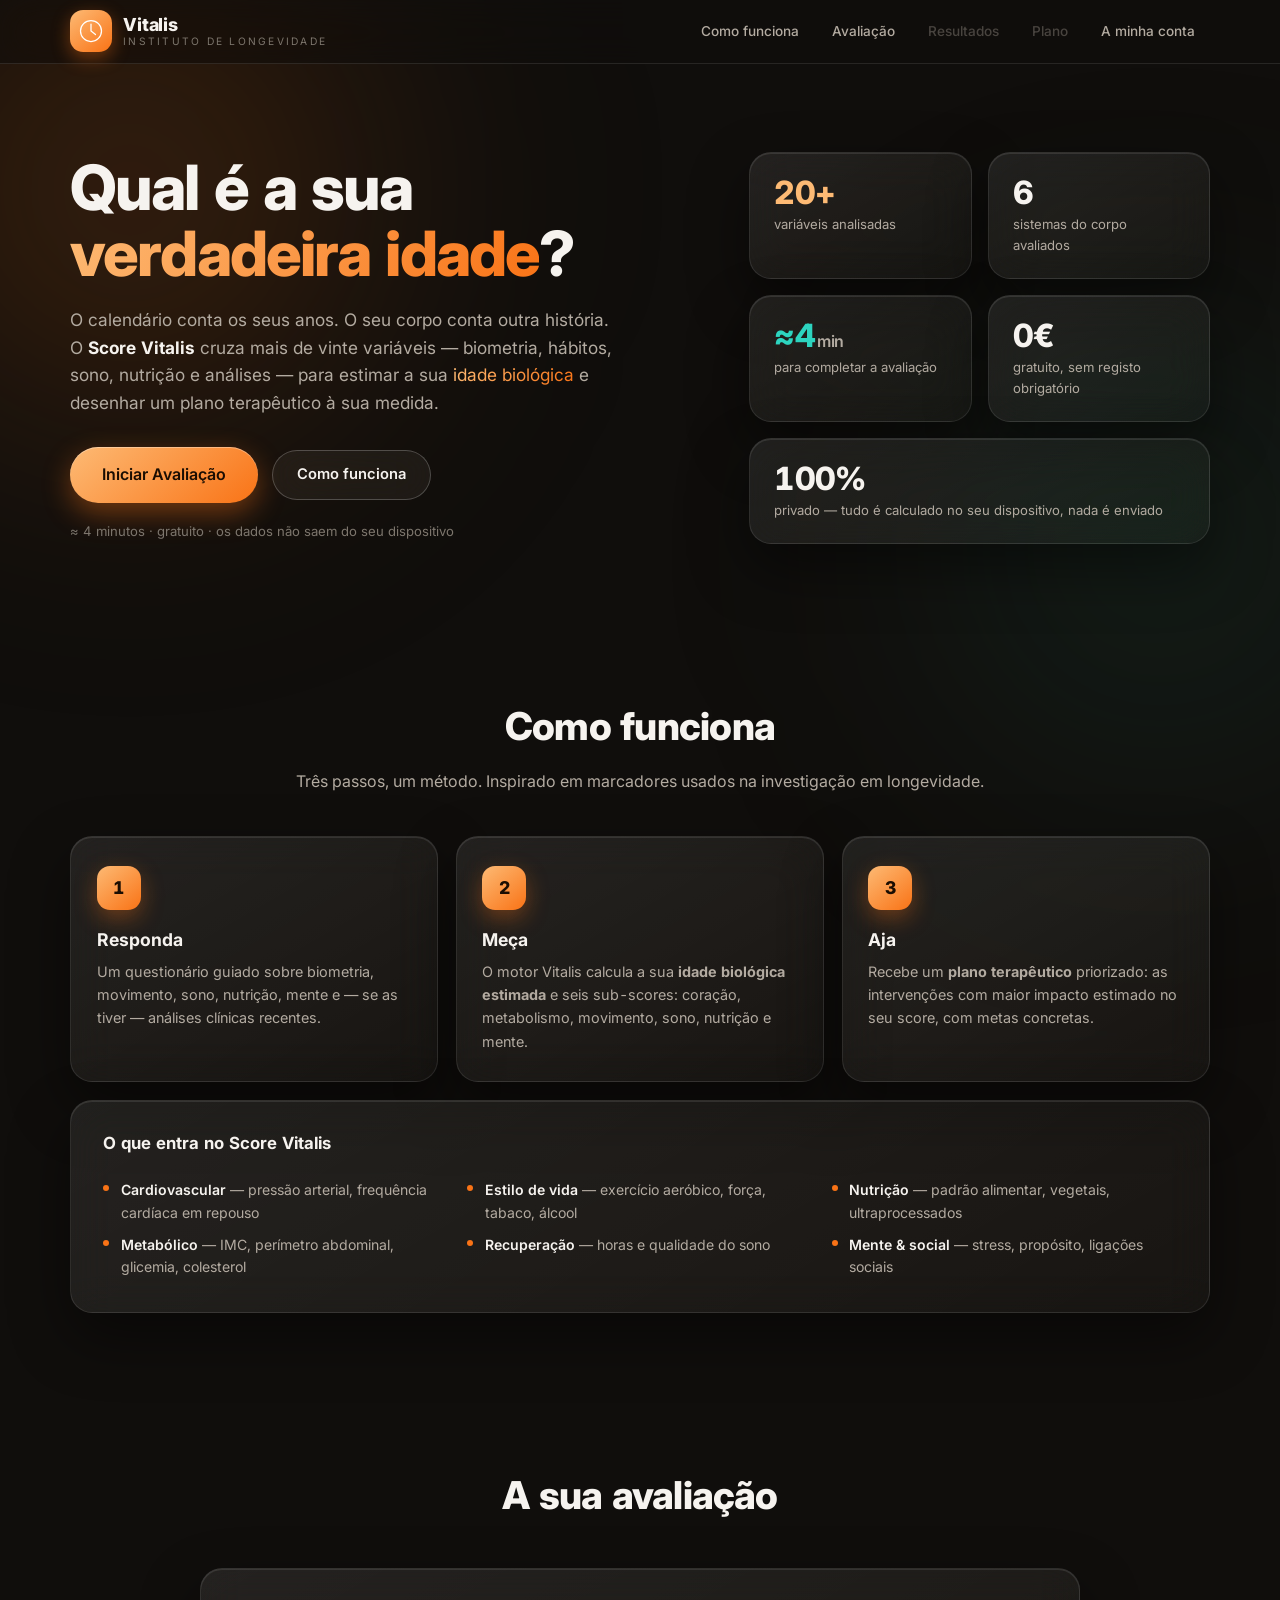
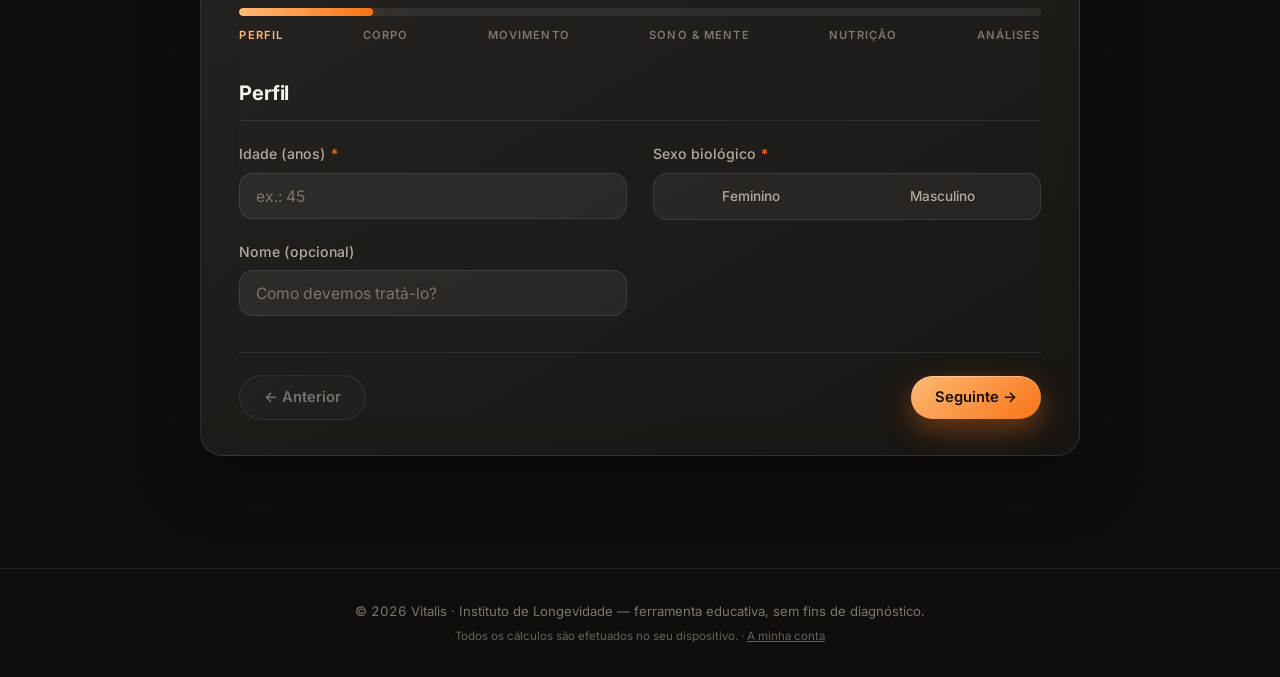
==== commit 642639cb: "Sales funnel, tabbed results, tutorials, mobile fixes and UX polish Funnel: - New metrics: global sc" ====
--- a/index.html
+++ b/index.html
@@ -30,8 +30,8 @@
       <nav class="topnav">
         <a href="#como-funciona">Como funciona</a>
         <a href="#avaliacao">Avaliação</a>
-        <a href="#resultados" id="nav-resultados" class="nav-disabled">Resultados</a>
-        <a href="#plano" id="nav-plano" class="nav-disabled">Plano</a>
+        <a href="#painel" id="nav-resultados" class="nav-disabled" data-panel="p-resultados">Resultados</a>
+        <a href="#painel" id="nav-plano" class="nav-disabled" data-panel="p-plano">Plano</a>
         <a href="conta.html">A minha conta</a>
       </nav>
     </div>
@@ -390,11 +390,18 @@
     </div>
   </section>
 
-  <!-- ============ RESULTADOS ============ -->
-  <section class="section section-velvet hidden" id="resultados">
+  <!-- ============ PAINEL DE RESULTADOS (separadores) ============ -->
+  <section class="section hidden" id="painel">
     <div class="container">
-      <h2 class="section-title light reveal"><span>Os seus resultados</span></h2>
-
+      <h2 class="section-title reveal"><span>Os seus resultados</span></h2>
+
+      <div class="panel-tabs" role="tablist" id="panel-tabs">
+        <button type="button" class="panel-tab active" data-panel="p-resultados" role="tab">📊 Score</button>
+        <button type="button" class="panel-tab" data-panel="p-plano" role="tab">📋 Plano</button>
+        <button type="button" class="panel-tab" data-panel="p-oferta" role="tab">✦ Programas</button>
+      </div>
+
+      <div class="panel active" id="p-resultados">
       <div class="results-grid">
         <!-- Mostrador principal -->
         <div class="gauge-plate reveal">
@@ -438,17 +445,34 @@
         </div>
       </div>
 
+      <!-- métricas de projeção -->
+      <div class="stats-bento reveal">
+        <div class="hero-tile">
+          <span class="tile-num" id="stat-global">—</span>
+          <span class="tile-label">Score Vitalis global (0–100)</span>
+        </div>
+        <div class="hero-tile">
+          <span class="tile-num" id="stat-ritmo">—</span>
+          <span class="tile-label">ritmo de envelhecimento (1,00 = normal)</span>
+        </div>
+        <div class="hero-tile accent">
+          <span class="tile-num" id="stat-recuperavel">—</span>
+          <span class="tile-label">anos que pode recuperar com o plano certo</span>
+        </div>
+        <div class="hero-tile wide" id="stat-proj-tile">
+          <span class="tile-num" id="stat-proj">—</span>
+          <span class="tile-label" id="stat-proj-label">projeção da idade biológica daqui a 10 anos</span>
+        </div>
+      </div>
+
       <div class="results-actions reveal">
         <a href="conta.html" class="btn btn-ivory"><span class="btn-face">💾 Guardar na minha conta</span></a>
       </div>
-    </div>
-  </section>
-
-  <!-- ============ PLANO TERAPÊUTICO ============ -->
-  <section class="section section-paper hidden" id="plano">
-    <div class="container">
-      <h2 class="section-title reveal"><span>O seu plano terapêutico</span></h2>
-      <p class="section-lede reveal" id="plano-lede"></p>
+      </div><!-- /p-resultados -->
+
+      <!-- ============ PLANO TERAPÊUTICO ============ -->
+      <div class="panel" id="p-plano">
+      <p class="section-lede" id="plano-lede"></p>
 
       <div class="rx-pad reveal">
         <div class="rx-header">
@@ -466,6 +490,34 @@
           <button type="button" class="btn btn-brass btn-sm" id="btn-restart"><span class="btn-face">↺ Repetir avaliação</span></button>
         </div>
       </div>
+
+      </div><!-- /p-plano -->
+
+      <!-- OFERTA RECOMENDADA (funil) -->
+      <div class="panel" id="p-oferta">
+      <div class="offer-card" id="oferta">
+        <div class="offer-head">
+          <span class="offer-kicker">✦ Recomendado para o seu perfil</span>
+          <h3 id="oferta-titulo">O seu programa personalizado</h3>
+          <p id="oferta-sub">Com base nos seus pontos fracos, estes são os programas com maior impacto estimado no seu score.</p>
+        </div>
+        <div class="offer-plans" id="oferta-planos"><!-- construído por JS --></div>
+        <div class="offer-bundle" id="oferta-bundle">
+          <div class="bundle-info">
+            <span class="bundle-badge">Melhor valor</span>
+            <strong>Pacote Vitalis Completo</strong>
+            <span class="bundle-desc">Os 4 programas + reavaliações ilimitadas</span>
+          </div>
+          <div class="bundle-price">
+            <s>96 €</s><b>49 €</b>
+          </div>
+        </div>
+        <div class="offer-cta">
+          <a href="conta.html#loja" class="btn btn-brass btn-lg"><span class="btn-face">Desbloquear o meu programa →</span></a>
+          <span class="offer-note">Cupão de lançamento <code>VITALIS100</code> disponível por tempo limitado</span>
+        </div>
+      </div>
+      </div><!-- /p-oferta -->
 
       <div class="disclaimer reveal">
         <p><strong>Aviso importante:</strong> o Score Vitalis é uma ferramenta educativa de auto-conhecimento, inspirada em fatores de risco descritos na literatura científica. <u>Não é um dispositivo médico, não faz diagnósticos e não substitui a avaliação de um profissional de saúde.</u> Consulte o seu médico antes de alterar medicação, dieta ou exercício, sobretudo se tiver doenças crónicas.</p>
--- a/css/style.css
+++ b/css/style.css
@@ -378,11 +378,17 @@
   .progress-steps li:not(.active) { display: none; }
 }
 
-.form-step { display: none; border: none; animation: step-in .4s ease; }
+.form-step { display: none; border: none; }
 .form-step.active { display: block; }
-@keyframes step-in {
-  from { opacity: 0; transform: translateX(22px); }
-  to   { opacity: 1; transform: translateX(0); }
+.form-step.active.from-right { animation: step-fwd .45s cubic-bezier(.2,.8,.3,1); }
+.form-step.active.from-left  { animation: step-back .45s cubic-bezier(.2,.8,.3,1); }
+@keyframes step-fwd {
+  from { opacity: 0; transform: translateX(44px) scale(.985); }
+  to   { opacity: 1; transform: translateX(0) scale(1); }
+}
+@keyframes step-back {
+  from { opacity: 0; transform: translateX(-44px) scale(.985); }
+  to   { opacity: 1; transform: translateX(0) scale(1); }
 }
 .form-step legend {
   font-size: 1.25rem;
@@ -555,8 +561,10 @@
 }
 .toggle {
   position: relative;
+  display: inline-block;
   flex: 0 0 auto;
   width: 56px; height: 32px;
+  min-width: 56px;
   border-radius: 999px;
   background: rgba(255,255,255,.10);
   border: 1px solid var(--stroke);
@@ -1136,6 +1144,355 @@
 @keyframes toast-in { from { transform: translate(-50%, 20px); opacity: 0; } }
 
 /* ============================================================
+   PAINEL DE RESULTADOS — separadores animados
+   ============================================================ */
+.panel-tabs {
+  position: sticky;
+  top: 66px;
+  z-index: 20;
+  display: flex;
+  gap: .4rem;
+  width: max-content;
+  max-width: 100%;
+  margin: 0 auto 2rem;
+  padding: .35rem;
+  border-radius: 999px;
+  background: rgba(24,20,17,.75);
+  border: 1px solid var(--stroke);
+  backdrop-filter: var(--blur);
+  -webkit-backdrop-filter: var(--blur);
+  box-shadow: 0 12px 32px rgba(0,0,0,.4);
+  overflow-x: auto;
+  scrollbar-width: none;
+}
+.panel-tabs::-webkit-scrollbar { display: none; }
+.panel-tab {
+  border: none;
+  padding: .65rem 1.3rem;
+  font-family: var(--font);
+  font-size: .88rem;
+  font-weight: 600;
+  border-radius: 999px;
+  background: transparent;
+  color: var(--muted);
+  cursor: pointer;
+  white-space: nowrap;
+  transition: all .25s ease;
+}
+.panel-tab:hover { color: var(--txt); }
+.panel-tab.active {
+  color: #1a0d02;
+  background: linear-gradient(140deg, var(--accent-hi), var(--accent));
+  box-shadow: 0 6px 18px rgba(249,115,22,.4);
+}
+.panel { display: none; }
+.panel.active { display: block; animation: panel-in .5s cubic-bezier(.2,.8,.3,1); }
+@keyframes panel-in {
+  from { opacity: 0; transform: translateY(26px) scale(.985); }
+  to   { opacity: 1; transform: translateY(0) scale(1); }
+}
+.panel .section-lede { margin-bottom: 1.8rem; }
+
+/* Tutoriais nas intervenções */
+.rx-tut-toggle {
+  display: inline-flex;
+  align-items: center;
+  gap: .45rem;
+  margin-top: .7rem;
+  border: 1px solid var(--stroke);
+  background: rgba(255,255,255,.05);
+  color: var(--muted);
+  font-family: var(--font);
+  font-size: .8rem;
+  font-weight: 600;
+  padding: .42rem .9rem;
+  border-radius: 999px;
+  cursor: pointer;
+  transition: all .2s ease;
+}
+.rx-tut-toggle:hover { color: var(--txt); border-color: var(--stroke-hi); }
+.rx-tut-toggle .chev { transition: transform .3s ease; }
+.rx-tut-toggle.open { color: var(--accent-hi); border-color: rgba(249,115,22,.4); background: var(--accent-soft); }
+.rx-tut-toggle.open .chev { transform: rotate(180deg); }
+.rx-tut {
+  max-height: 0;
+  overflow: hidden;
+  opacity: 0;
+  margin: 0 0 0 1.2rem;
+  transition: max-height .5s cubic-bezier(.4,0,.2,1), opacity .4s ease, margin .3s ease;
+}
+.rx-tut.open { max-height: 700px; opacity: 1; margin-top: .8rem; }
+.rx-tut li {
+  font-size: .86rem;
+  color: var(--muted);
+  margin-bottom: .5rem;
+  padding-left: .2rem;
+}
+.rx-tut li::marker { color: var(--accent); font-weight: 700; }
+
+/* Mostrar/ocultar palavra-passe */
+.pass-well { display: flex; align-items: center; }
+.pass-well input { flex: 1; min-width: 0; }
+.pass-eye {
+  flex: 0 0 auto;
+  border: none;
+  background: transparent;
+  font-size: 1.05rem;
+  padding: 0 .9rem;
+  cursor: pointer;
+  opacity: .65;
+  transition: opacity .2s ease, transform .15s ease;
+}
+.pass-eye:hover { opacity: 1; }
+.pass-eye:active { transform: scale(.85); }
+
+/* ============================================================
+   FUNIL — métricas, oferta, gating, urgência, prova social
+   ============================================================ */
+.stats-bento {
+  display: grid;
+  grid-template-columns: repeat(3, 1fr);
+  gap: 1.1rem;
+  margin-top: 1.2rem;
+}
+@media (max-width: 800px) { .stats-bento { grid-template-columns: 1fr 1fr; } }
+.stats-bento .hero-tile.wide { grid-column: 1 / -1; }
+.stats-bento .tile-num small { color: var(--faint); font-weight: 500; }
+
+/* Oferta recomendada */
+.offer-card {
+  max-width: 860px;
+  margin: 2.2rem auto 0;
+  padding: 2rem 2.2rem 2.2rem;
+  border-radius: var(--radius);
+  background:
+    linear-gradient(150deg, rgba(249,115,22,.12), rgba(255,255,255,.03) 55%);
+  border: 1px solid rgba(249,115,22,.35);
+  backdrop-filter: var(--blur);
+  -webkit-backdrop-filter: var(--blur);
+  box-shadow: 0 24px 60px rgba(0,0,0,.45), 0 0 44px rgba(249,115,22,.14), inset 0 1px 0 rgba(255,255,255,.12);
+}
+.offer-kicker {
+  font-size: .7rem;
+  font-weight: 700;
+  letter-spacing: .2em;
+  text-transform: uppercase;
+  color: var(--accent-hi);
+}
+.offer-head h3 {
+  font-size: clamp(1.3rem, 2.6vw, 1.7rem);
+  font-weight: 800;
+  letter-spacing: -.02em;
+  margin: .4rem 0 .3rem;
+}
+.offer-head p { color: var(--muted); font-size: .92rem; margin-bottom: 1.3rem; }
+.offer-plans { display: flex; flex-direction: column; gap: .7rem; margin-bottom: 1rem; }
+.offer-plan {
+  display: flex;
+  align-items: center;
+  gap: 1rem;
+  padding: .85rem 1.1rem;
+  border-radius: var(--radius-sm);
+  background: rgba(255,255,255,.055);
+  border: 1px solid var(--stroke);
+}
+.op-icon {
+  width: 42px; height: 42px;
+  display: grid; place-items: center;
+  font-size: 1.15rem;
+  border-radius: 12px;
+  background: rgba(255,255,255,.06);
+  border: 1px solid var(--stroke);
+  flex: 0 0 auto;
+}
+.op-info { flex: 1; min-width: 0; }
+.op-info strong { display: block; font-size: .95rem; }
+.op-info small { color: var(--faint); font-size: .76rem; }
+.op-price { font-weight: 800; white-space: nowrap; }
+.op-price s { opacity: .5; font-weight: 500; font-size: .82rem; margin-right: .35rem; }
+.op-price b { color: var(--accent-hi); }
+
+.offer-bundle {
+  display: flex;
+  align-items: center;
+  justify-content: space-between;
+  gap: 1rem;
+  flex-wrap: wrap;
+  padding: 1rem 1.1rem;
+  border-radius: var(--radius-sm);
+  background: rgba(249,115,22,.10);
+  border: 1px dashed rgba(249,115,22,.45);
+  margin-bottom: 1.4rem;
+}
+.bundle-badge {
+  display: inline-block;
+  font-size: .6rem;
+  font-weight: 800;
+  letter-spacing: .14em;
+  text-transform: uppercase;
+  color: #1a0d02;
+  background: linear-gradient(140deg, var(--accent-hi), var(--accent));
+  padding: .2rem .55rem;
+  border-radius: 999px;
+  margin-bottom: .3rem;
+}
+.bundle-info strong { display: block; font-size: 1rem; }
+.bundle-desc { color: var(--muted); font-size: .8rem; }
+.bundle-price { font-size: 1.4rem; font-weight: 800; }
+.bundle-price s { opacity: .5; font-size: .95rem; font-weight: 500; margin-right: .5rem; }
+.bundle-price b { color: var(--accent-hi); }
+.offer-cta { display: flex; align-items: center; gap: 1.1rem; flex-wrap: wrap; }
+.offer-note { font-size: .78rem; color: var(--muted); }
+.offer-note code {
+  font-family: ui-monospace, "SF Mono", monospace;
+  color: var(--accent-hi);
+  background: var(--accent-soft);
+  padding: .08rem .4rem;
+  border-radius: 6px;
+}
+
+/* Plano parcialmente bloqueado */
+.rx-locked { position: relative; }
+.rx-locked-list {
+  pointer-events: none;
+  user-select: none;
+  -webkit-mask-image: linear-gradient(180deg, #000 0%, transparent 92%);
+          mask-image: linear-gradient(180deg, #000 0%, transparent 92%);
+}
+.blurred { filter: blur(6px); }
+.rx-locked-cta {
+  position: absolute;
+  inset: 0;
+  display: flex;
+  flex-direction: column;
+  align-items: center;
+  justify-content: center;
+  gap: .35rem;
+  text-align: center;
+  padding: 1rem;
+}
+.lock-icon { font-size: 1.6rem; }
+.rx-locked-cta strong { font-size: 1.02rem; }
+.rx-locked-cta p { color: var(--muted); font-size: .85rem; max-width: 26rem; margin-bottom: .6rem; }
+
+/* Urgência */
+.promo-banner {
+  display: flex;
+  align-items: center;
+  justify-content: center;
+  gap: .8rem;
+  flex-wrap: wrap;
+  max-width: 860px;
+  margin: 0 auto 1.6rem;
+  padding: .8rem 1.3rem;
+  border-radius: 999px;
+  font-size: .85rem;
+  color: var(--txt);
+  background: rgba(249,115,22,.10);
+  border: 1px solid rgba(249,115,22,.4);
+  backdrop-filter: var(--blur);
+  -webkit-backdrop-filter: var(--blur);
+}
+.promo-banner code {
+  font-family: ui-monospace, "SF Mono", monospace;
+  color: var(--accent-hi);
+  background: var(--accent-soft);
+  padding: .05rem .4rem;
+  border-radius: 6px;
+}
+.promo-flame { animation: flame .9s ease-in-out infinite alternate; }
+@keyframes flame { from { transform: scale(1); } to { transform: scale(1.25); } }
+.promo-count {
+  font-weight: 700;
+  font-variant-numeric: tabular-nums;
+  color: var(--accent-hi);
+}
+
+/* Prova social */
+.proof-strip {
+  display: grid;
+  grid-template-columns: auto 1fr 1fr 1fr;
+  gap: 1rem;
+  align-items: center;
+  max-width: 980px;
+  margin: 0 auto 2rem;
+}
+@media (max-width: 860px) { .proof-strip { grid-template-columns: 1fr 1fr; } }
+.proof-rating { text-align: center; padding: 0 1rem; }
+.proof-rating b { display: block; font-size: 1.5rem; color: var(--warn); }
+.proof-rating span { font-size: .7rem; color: var(--faint); }
+.proof-quote {
+  font-size: .82rem;
+  color: var(--muted);
+  padding: .8rem 1rem;
+  border-radius: var(--radius-sm);
+  background: rgba(255,255,255,.045);
+  border: 1px solid var(--stroke);
+}
+.proof-quote span { display: block; margin-top: .3rem; font-size: .72rem; color: var(--faint); }
+
+/* Badges da loja */
+.shop-card.recommended { border-color: rgba(249,115,22,.5); box-shadow: var(--shadow), 0 0 30px rgba(249,115,22,.12), inset 0 1px 0 rgba(255,255,255,.10); }
+.shop-card.featured { border-color: rgba(251,191,36,.45); }
+.rec-badge {
+  position: absolute;
+  top: -11px; left: 50%;
+  transform: translateX(-50%);
+  white-space: nowrap;
+  font-size: .62rem;
+  font-weight: 800;
+  letter-spacing: .1em;
+  text-transform: uppercase;
+  color: #1a0d02;
+  background: linear-gradient(140deg, var(--accent-hi), var(--accent));
+  padding: .28rem .7rem;
+  border-radius: 999px;
+  box-shadow: 0 6px 16px rgba(249,115,22,.4);
+}
+.rec-badge.gold { background: linear-gradient(140deg, #fde68a, var(--warn)); box-shadow: 0 6px 16px rgba(251,191,36,.35); }
+
+/* Escalões de acompanhamento */
+.tier-list { display: flex; flex-direction: column; gap: .6rem; margin: .4rem 0 1rem; }
+.tier {
+  position: relative;
+  display: grid;
+  grid-template-columns: 1fr auto;
+  gap: .1rem .8rem;
+  text-align: left;
+  padding: .85rem 1.05rem;
+  border-radius: var(--radius-sm);
+  background: rgba(255,255,255,.05);
+  border: 1px solid var(--stroke);
+  color: var(--txt);
+  font-family: var(--font);
+  cursor: pointer;
+  transition: all .18s ease;
+}
+.tier:hover { border-color: var(--stroke-hi); }
+.tier.selected {
+  border-color: var(--accent);
+  background: var(--accent-soft);
+  box-shadow: 0 0 0 3px rgba(249,115,22,.15);
+}
+.tier.popular { border-color: rgba(249,115,22,.4); }
+.tier-flag {
+  position: absolute;
+  top: -9px; right: 12px;
+  font-size: .58rem;
+  font-weight: 800;
+  letter-spacing: .1em;
+  text-transform: uppercase;
+  color: #1a0d02;
+  background: linear-gradient(140deg, var(--accent-hi), var(--accent));
+  padding: .18rem .55rem;
+  border-radius: 999px;
+}
+.tier-nome { font-weight: 700; font-size: .95rem; }
+.tier-preco { grid-row: span 2; align-self: center; font-weight: 800; font-size: 1.15rem; }
+.tier-preco small { font-size: .72rem; font-weight: 500; color: var(--faint); }
+.tier-desc { font-size: .78rem; color: var(--muted); grid-column: 1; }
+
+/* ============================================================
    ANIMAÇÕES DE ENTRADA
    ============================================================ */
 .reveal {
@@ -1154,6 +1511,63 @@
     transition-duration: .01ms !important;
   }
   .reveal { opacity: 1; transform: none; }
+}
+
+/* ============================================================
+   MÓVEL — polimento geral
+   ============================================================ */
+@media (max-width: 640px) {
+  .section { padding: 3rem 0 3.4rem; }
+  .hero { padding: 3.2rem 0 3rem; }
+  .hero-actions .btn { flex: 1 1 auto; text-align: center; }
+  .hero-actions .btn .btn-face { display: block; }
+  .btn-lg .btn-face { padding: .85rem 1.4rem; font-size: .95rem; }
+  .hero-bento { gap: .7rem; }
+  .hero-tile { padding: 1.05rem 1.1rem; }
+  .tile-num { font-size: 1.55rem; }
+
+  /* navegação: no telemóvel só o essencial */
+  .topnav a:not([href*="conta"]):not([href*="avaliacao"]):not([href="index.html"]) { display: none; }
+
+  .panel-tabs { top: 60px; width: 100%; justify-content: space-between; }
+  .panel-tab { flex: 1; padding: .6rem .6rem; font-size: .8rem; text-align: center; }
+
+  .gauge-plate, .meters-cabinet { padding: 1.5rem 1.2rem 1.4rem; }
+  .gauge-compare { flex-wrap: wrap; }
+  .stats-bento { grid-template-columns: 1fr 1fr; gap: .7rem; }
+
+  .rx-header, .rx-body, .rx-footer { padding-inline: 1rem; }
+  .rx-item { grid-template-columns: 42px 1fr; gap: .8rem; }
+  .rx-stamp { width: 42px; height: 42px; font-size: 1.1rem; border-radius: 12px; }
+  .rx-footer .btn { flex: 1; }
+  .rx-footer .btn .btn-face { display: block; text-align: center; }
+  .rx-signature { flex-basis: 100%; margin-right: 0; margin-bottom: .4rem; }
+
+  .offer-card { padding: 1.5rem 1.2rem 1.6rem; }
+  .offer-cta { flex-direction: column; align-items: stretch; text-align: center; }
+  .offer-cta .btn .btn-face { display: block; }
+  .offer-plan { flex-wrap: wrap; }
+  .offer-bundle { flex-direction: column; align-items: flex-start; }
+
+  .form-nav { flex-wrap: wrap; }
+  .form-nav .btn { flex: 1 1 45%; }
+  .form-nav .btn .btn-face { display: block; text-align: center; }
+  .dial-opt { min-width: calc(50% - .25rem); }
+
+  .auth-card { padding: 1.5rem 1.2rem 1.6rem; }
+  .coupon-bar { flex-direction: column; align-items: stretch; }
+  .coupon-well { min-width: 0; }
+  .coupon-bar .btn .btn-face { display: block; text-align: center; }
+  .promo-banner { border-radius: var(--radius-sm); font-size: .78rem; }
+  .proof-strip { grid-template-columns: 1fr; gap: .6rem; }
+  .proof-rating { display: flex; align-items: baseline; gap: .6rem; justify-content: center; }
+  .owned-item { flex-direction: column; align-items: flex-start; }
+  .owned-actions { width: 100%; }
+  .owned-actions .btn { flex: 1; }
+  .owned-actions .btn .btn-face { display: block; text-align: center; }
+  .account-head { justify-content: space-between; }
+  .modal-card { padding: 1.6rem 1.2rem 1.4rem; }
+  .toast { bottom: 14px; font-size: .8rem; }
 }
 
 /* ============================================================
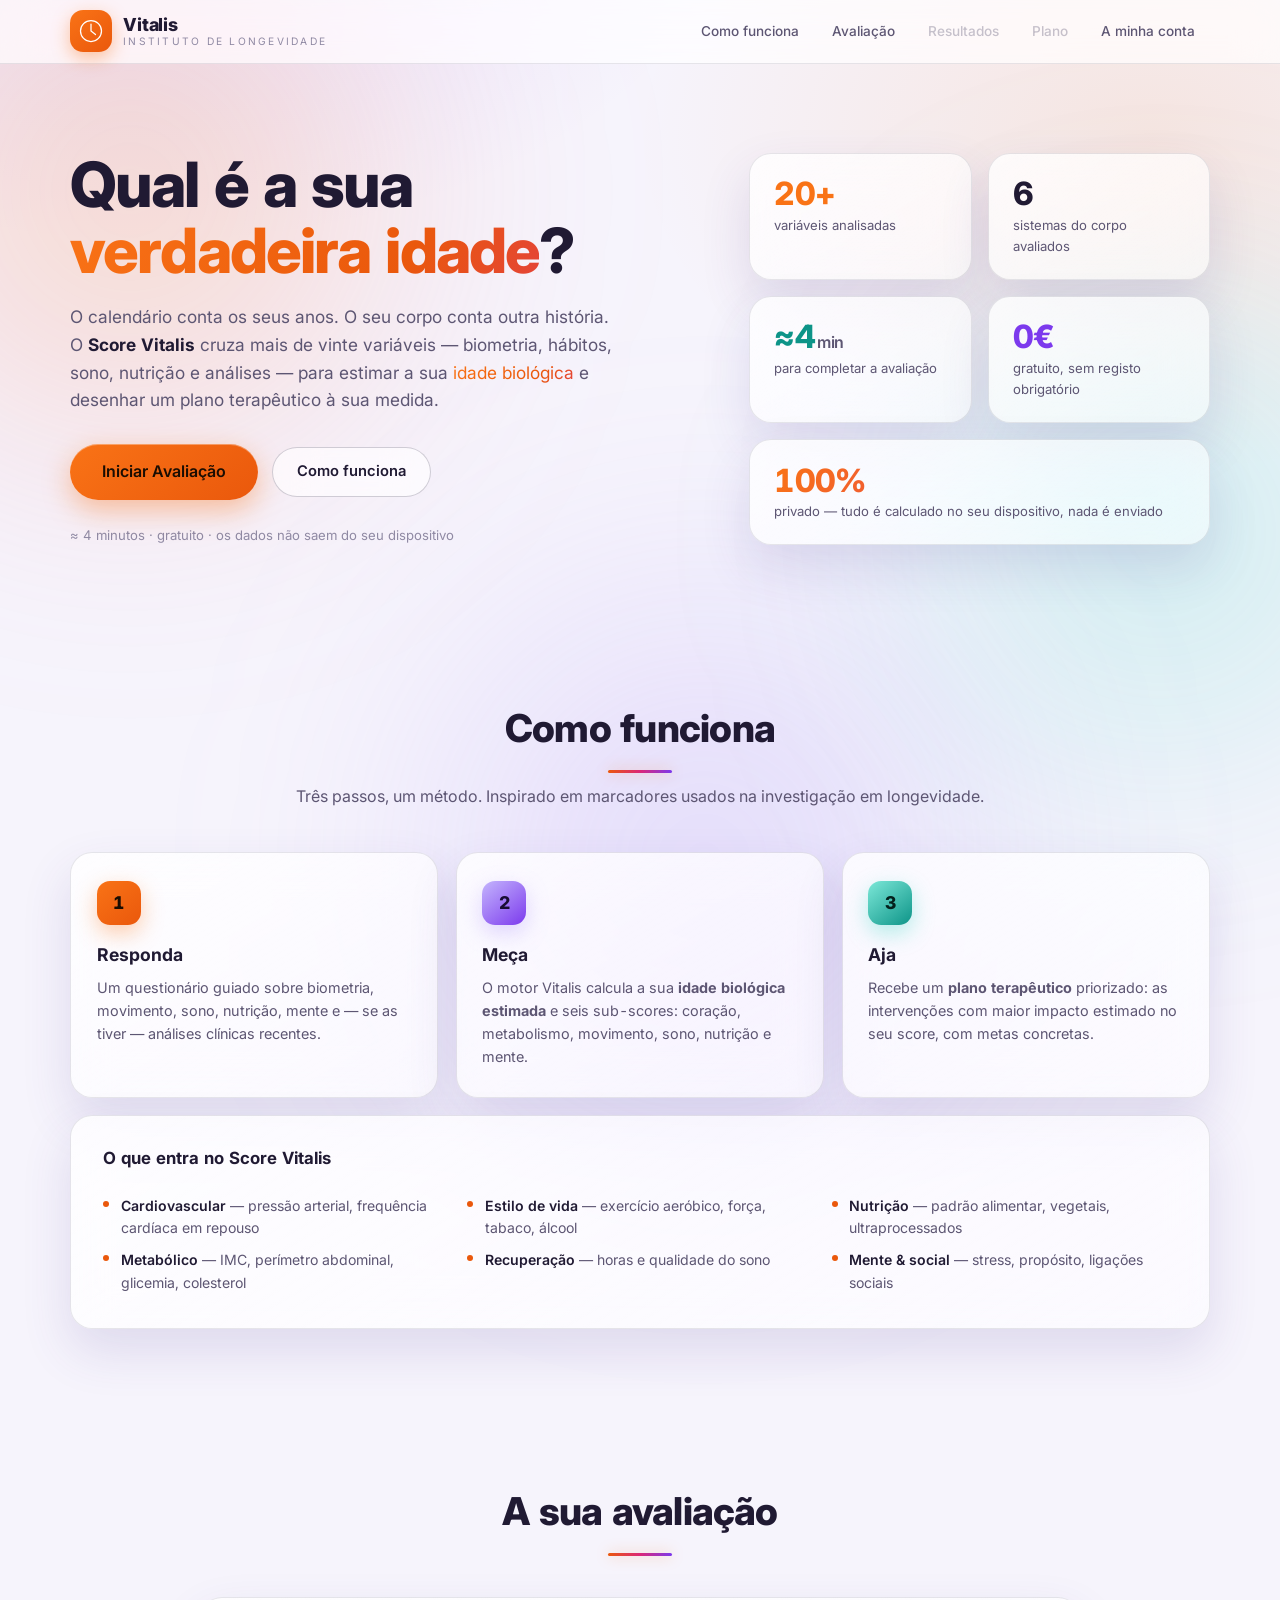
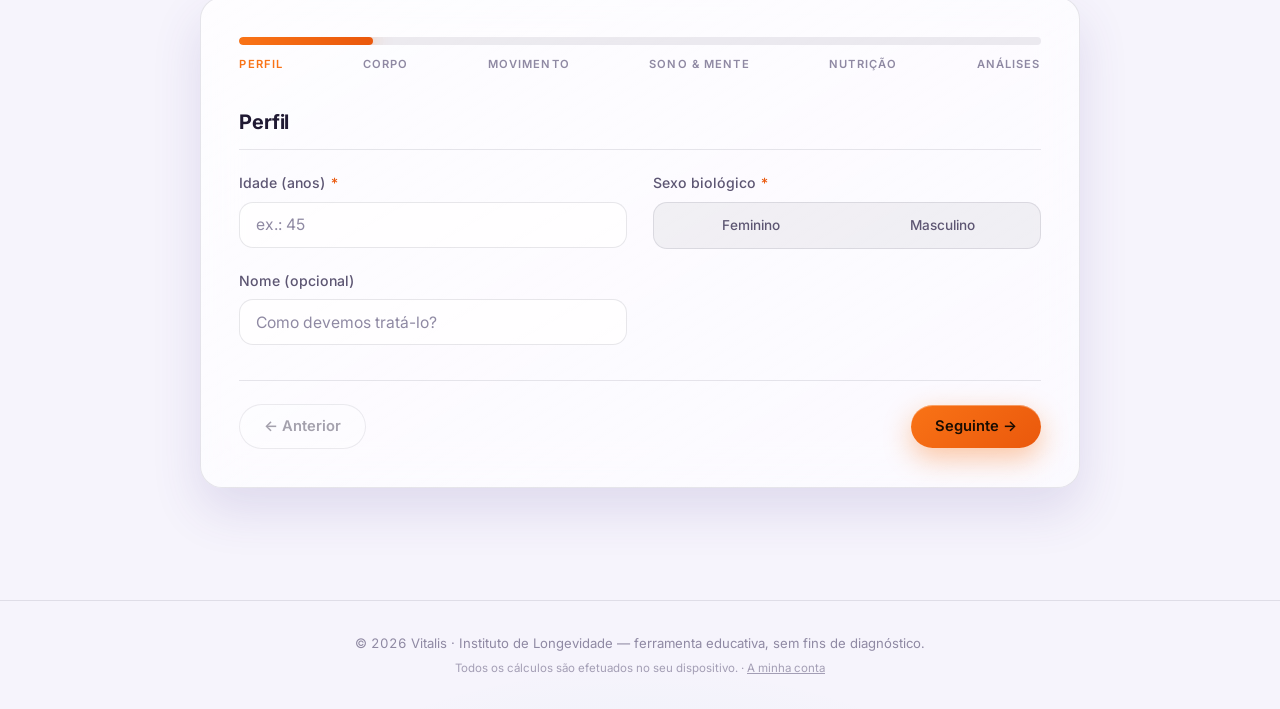
==== commit d7d20ccc: "Switch to light day theme - Light lavender-white background with pastel liquid blobs; white glass   " ====
--- a/index.html
+++ b/index.html
@@ -5,6 +5,7 @@
   <meta name="viewport" content="width=device-width, initial-scale=1.0">
   <title>Vitalis — Score de Longevidade &amp; Idade Biológica</title>
   <meta name="description" content="Avalie a sua idade biológica através de um score multi-variável e receba um plano terapêutico personalizado para viver mais e melhor.">
+  <meta name="theme-color" content="#f6f4fc">
   <link rel="preconnect" href="https://fonts.googleapis.com">
   <link rel="preconnect" href="https://fonts.gstatic.com" crossorigin>
   <link href="https://fonts.googleapis.com/css2?family=Inter:wght@400;500;600;700;800&display=swap" rel="stylesheet">
--- a/css/style.css
+++ b/css/style.css
@@ -4,29 +4,32 @@
    ============================================================ */
 
 :root {
-  --bg: #100e0c;
-  --panel: linear-gradient(150deg, rgba(255,255,255,.085), rgba(255,255,255,.03));
-  --panel-flat: rgba(255,255,255,.05);
-  --panel-deep: rgba(20,17,14,.72);
-  --stroke: rgba(255,255,255,.10);
-  --stroke-hi: rgba(255,255,255,.22);
-  --txt: #f6f3ef;
-  --muted: #b3aba1;
-  --faint: #7d766d;
-
-  --accent: #f97316;
-  --accent-hi: #fdba74;
-  --accent-soft: rgba(249,115,22,.16);
-  --good: #2dd4bf;
-  --good-soft: rgba(45,212,191,.14);
-  --warn: #fbbf24;
-  --bad: #f87171;
-  --bad-soft: rgba(248,113,113,.14);
+  --bg: #f6f4fc;
+  --violet: #7c3aed;
+  --violet-soft: rgba(124,58,237,.12);
+  --pink: #db2777;
+  --panel: linear-gradient(150deg, rgba(255,255,255,.82), rgba(255,255,255,.55));
+  --panel-flat: rgba(255,255,255,.65);
+  --panel-deep: rgba(255,255,255,.85);
+  --stroke: rgba(28,22,52,.10);
+  --stroke-hi: rgba(28,22,52,.20);
+  --txt: #201a33;
+  --muted: #5d5673;
+  --faint: #8f89a3;
+
+  --accent: #ea580c;
+  --accent-hi: #f97316;
+  --accent-soft: rgba(249,115,22,.14);
+  --good: #0d9488;
+  --good-soft: rgba(13,148,136,.12);
+  --warn: #d97706;
+  --bad: #dc2626;
+  --bad-soft: rgba(220,38,38,.10);
 
   --radius: 22px;
   --radius-sm: 14px;
-  --blur: blur(22px) saturate(1.5);
-  --shadow: 0 24px 60px rgba(0,0,0,.45);
+  --blur: blur(22px) saturate(1.6);
+  --shadow: 0 22px 50px rgba(76,54,150,.14);
   --font: "Inter", system-ui, -apple-system, "Segoe UI", sans-serif;
 }
 
@@ -36,40 +39,66 @@
 body {
   font-family: var(--font);
   color: var(--txt);
-  background: var(--bg);
+  background:
+    radial-gradient(1000px 640px at 12% -6%, rgba(139,92,246,.14), transparent 60%),
+    radial-gradient(860px 560px at 90% 6%, rgba(249,115,22,.12), transparent 60%),
+    radial-gradient(760px 520px at 50% 112%, rgba(20,184,166,.10), transparent 62%),
+    var(--bg);
   line-height: 1.6;
   overflow-x: hidden;
   font-feature-settings: "tnum";
 }
 
 /* ---------- Fundo ambiente: blobs líquidos desfocados ---------- */
-body::before, body::after {
+body::before, body::after, html::before {
   content: "";
   position: fixed;
   z-index: -1;
   border-radius: 50%;
-  filter: blur(130px);
+  filter: blur(120px);
   pointer-events: none;
 }
 body::before {
   width: 620px; height: 620px;
   left: -180px; top: -120px;
-  background: radial-gradient(circle, rgba(249,115,22,.24), rgba(120,60,10,.06) 70%);
-  animation: blob-a 26s ease-in-out infinite alternate;
+  background: radial-gradient(circle, rgba(251,146,60,.30), rgba(244,114,182,.10) 70%);
+  animation: blob-a 24s ease-in-out infinite alternate;
 }
 body::after {
   width: 560px; height: 560px;
-  right: -160px; top: 30%;
-  background: radial-gradient(circle, rgba(45,140,110,.20), rgba(20,60,50,.04) 70%);
-  animation: blob-b 32s ease-in-out infinite alternate;
+  right: -160px; top: 28%;
+  background: radial-gradient(circle, rgba(45,212,191,.26), rgba(45,212,191,.05) 70%);
+  animation: blob-b 30s ease-in-out infinite alternate;
+}
+html::before {
+  width: 640px; height: 640px;
+  left: 30%; bottom: -280px;
+  background: radial-gradient(circle, rgba(167,139,250,.30), rgba(167,139,250,.06) 70%);
+  animation: blob-c 36s ease-in-out infinite alternate;
 }
 @keyframes blob-a {
   from { transform: translate(0,0) scale(1); }
-  to   { transform: translate(140px, 180px) scale(1.15); }
+  to   { transform: translate(150px, 190px) scale(1.18); }
 }
 @keyframes blob-b {
   from { transform: translate(0,0) scale(1.1); }
-  to   { transform: translate(-160px, -120px) scale(.92); }
+  to   { transform: translate(-170px, -130px) scale(.9); }
+}
+@keyframes blob-c {
+  from { transform: translate(0,0) scale(.95); }
+  to   { transform: translate(-120px, -160px) scale(1.15); }
+}
+
+/* barra de progresso de leitura */
+.scroll-progress {
+  position: fixed;
+  top: 0; left: 0;
+  height: 3px;
+  width: 0%;
+  z-index: 60;
+  background: linear-gradient(90deg, var(--accent), var(--pink), var(--violet));
+  box-shadow: 0 0 12px rgba(249,115,22,.6);
+  transition: width .15s ease-out;
 }
 
 img, svg { display: block; max-width: 100%; }
@@ -100,7 +129,7 @@
   position: sticky;
   top: 0;
   z-index: 50;
-  background: rgba(16,14,12,.6);
+  background: rgba(255,255,255,.7);
   backdrop-filter: var(--blur);
   -webkit-backdrop-filter: var(--blur);
   border-bottom: 1px solid var(--stroke);
@@ -165,11 +194,25 @@
 }
 .btn .btn-face {
   display: inline-block;
+  position: relative;
+  overflow: hidden;
   padding: .78rem 1.5rem;
   border-radius: 999px;
   font-size: .92rem;
   transition: box-shadow .2s ease, background .2s ease;
 }
+/* brilho que atravessa os botões principais */
+.btn-brass .btn-face::after, .btn-emerald .btn-face::after {
+  content: "";
+  position: absolute;
+  inset: 0;
+  background: linear-gradient(115deg, transparent 32%, rgba(255,255,255,.45) 50%, transparent 68%);
+  transform: translateX(-130%);
+}
+.btn-brass:hover .btn-face::after, .btn-emerald:hover .btn-face::after {
+  animation: sheen .8s ease;
+}
+@keyframes sheen { to { transform: translateX(130%); } }
 .btn-lg .btn-face { padding: .95rem 2rem; font-size: 1rem; }
 .btn-sm .btn-face { padding: .5rem 1rem; font-size: .8rem; }
 
@@ -221,11 +264,17 @@
   margin-bottom: 1.2rem;
 }
 .hero h1 .grad, .hero-lede em {
-  background: linear-gradient(120deg, var(--accent-hi), var(--accent));
+  background: linear-gradient(120deg, var(--accent-hi), var(--accent), var(--pink), var(--violet), var(--accent-hi));
+  background-size: 300% 100%;
   -webkit-background-clip: text;
   background-clip: text;
   color: transparent;
   font-style: normal;
+  animation: grad-shift 7s linear infinite;
+}
+@keyframes grad-shift {
+  from { background-position: 0% 50%; }
+  to   { background-position: 300% 50%; }
 }
 .hero-lede {
   font-size: 1.08rem;
@@ -248,9 +297,18 @@
   display: flex;
   flex-direction: column;
   gap: .2rem;
-  transition: transform .3s ease, border-color .3s ease;
-}
-.hero-tile:hover { transform: translateY(-4px); border-color: var(--stroke-hi); }
+  transition: border-color .3s ease, box-shadow .3s ease;
+  animation: tile-float 9s ease-in-out infinite;
+}
+.hero-tile:nth-child(2) { animation-delay: -2.5s; }
+.hero-tile:nth-child(3) { animation-delay: -5s; }
+.hero-tile:nth-child(4) { animation-delay: -7s; }
+.hero-tile:nth-child(5) { animation-delay: -4s; }
+@keyframes tile-float {
+  0%, 100% { transform: translateY(0); }
+  50%      { transform: translateY(-7px); }
+}
+.hero-tile:hover { border-color: var(--stroke-hi); box-shadow: var(--shadow), 0 0 26px rgba(249,115,22,.12); }
 .hero-tile.wide { grid-column: 1 / -1; }
 .tile-num {
   font-size: 2rem;
@@ -261,6 +319,13 @@
 .tile-num small { font-size: 1rem; font-weight: 600; color: var(--muted); margin-left: .15rem; }
 .hero-tile.accent .tile-num { color: var(--accent-hi); }
 .hero-tile.teal .tile-num { color: var(--good); }
+.hero-bento .hero-tile:nth-child(4) .tile-num { color: var(--violet); }
+.hero-bento .hero-tile.wide .tile-num {
+  background: linear-gradient(120deg, var(--accent-hi), var(--pink));
+  -webkit-background-clip: text;
+  background-clip: text;
+  color: transparent;
+}
 .tile-label { font-size: .82rem; color: var(--muted); }
 
 /* ============================================================
@@ -276,6 +341,15 @@
   letter-spacing: -.02em;
   margin-bottom: .7rem;
   color: var(--txt);
+}
+.section-title::after {
+  content: "";
+  display: block;
+  width: 64px; height: 3px;
+  margin: .65rem auto 0;
+  border-radius: 999px;
+  background: linear-gradient(90deg, var(--accent), var(--pink), var(--violet));
+  box-shadow: 0 0 14px rgba(249,115,22,.4);
 }
 .section-title.light { color: var(--txt); }
 .section-lede {
@@ -309,6 +383,18 @@
   background: linear-gradient(140deg, var(--accent-hi), var(--accent));
   box-shadow: 0 8px 22px rgba(249,115,22,.35);
   margin-bottom: 1rem;
+  transition: transform .3s cubic-bezier(.2,1.6,.4,1);
+}
+.step-card:hover .step-medal { transform: scale(1.12) rotate(-4deg); }
+.step-card:nth-child(2) .step-medal {
+  background: linear-gradient(140deg, #c4b5fd, var(--violet));
+  box-shadow: 0 8px 22px rgba(167,139,250,.35);
+  color: #180d33;
+}
+.step-card:nth-child(3) .step-medal {
+  background: linear-gradient(140deg, #7ce8d8, var(--good));
+  box-shadow: 0 8px 22px rgba(45,212,191,.35);
+  color: #04211c;
 }
 .step-card h3 { font-size: 1.1rem; font-weight: 700; margin-bottom: .4rem; }
 .step-card p { font-size: .9rem; color: var(--muted); }
@@ -350,7 +436,7 @@
 .progress-track {
   height: 8px;
   border-radius: 999px;
-  background: rgba(255,255,255,.07);
+  background: rgba(28,22,52,.08);
   overflow: hidden;
 }
 .progress-fill {
@@ -419,7 +505,7 @@
 
 .input-well {
   border-radius: var(--radius-sm);
-  background: rgba(255,255,255,.055);
+  background: rgba(255,255,255,.7);
   border: 1px solid var(--stroke);
   transition: border-color .2s ease, box-shadow .2s ease;
 }
@@ -449,7 +535,7 @@
   gap: .4rem;
   padding: .3rem;
   border-radius: var(--radius-sm);
-  background: rgba(255,255,255,.05);
+  background: rgba(28,22,52,.05);
   border: 1px solid var(--stroke);
 }
 .seg-btn {
@@ -479,7 +565,7 @@
   border-radius: var(--radius-sm);
   padding: .6rem .8rem;
   border: 1px solid var(--stroke);
-  background: rgba(255,255,255,.045);
+  background: rgba(255,255,255,.65);
   font-family: var(--font);
   font-size: .82rem;
   font-weight: 500;
@@ -508,7 +594,7 @@
   appearance: none;
   height: 6px;
   border-radius: 999px;
-  background: rgba(255,255,255,.10);
+  background: rgba(28,22,52,.12);
   outline: none;
   cursor: pointer;
 }
@@ -566,7 +652,7 @@
   width: 56px; height: 32px;
   min-width: 56px;
   border-radius: 999px;
-  background: rgba(255,255,255,.10);
+  background: rgba(28,22,52,.16);
   border: 1px solid var(--stroke);
   transition: background .25s ease, border-color .25s ease;
   user-select: none;
@@ -577,7 +663,8 @@
   width: 24px; height: 24px;
   border-radius: 50%;
   background: #fff;
-  box-shadow: 0 3px 8px rgba(0,0,0,.4);
+  border: 1px solid rgba(28,22,52,.15);
+  box-shadow: 0 3px 8px rgba(28,22,52,.25);
   transition: left .25s cubic-bezier(.4,1.6,.6,1);
 }
 .toggle.on {
@@ -715,16 +802,24 @@
 .meter-track {
   height: 10px;
   border-radius: 999px;
-  background: rgba(255,255,255,.07);
+  background: rgba(28,22,52,.08);
   overflow: hidden;
 }
 .meter-fill {
   height: 100%;
   width: 0%;
   border-radius: 999px;
-  background: linear-gradient(90deg, var(--fill-hi, #7ce8d8), var(--fill, var(--good)));
+  background:
+    repeating-linear-gradient(-55deg, rgba(255,255,255,.16) 0 8px, transparent 8px 16px),
+    linear-gradient(90deg, var(--fill-hi, #7ce8d8), var(--fill, var(--good)));
+  background-size: 44px 100%, 100% 100%;
   box-shadow: 0 0 14px var(--glow, rgba(45,212,191,.4));
   transition: width 1.4s cubic-bezier(.25,1,.35,1);
+  animation: stripes 1.6s linear infinite;
+}
+@keyframes stripes {
+  from { background-position: 0 0, 0 0; }
+  to   { background-position: 44px 0, 0 0; }
 }
 .meter-fill.f-bad  { --fill-hi: #fca5a5; --fill: var(--bad);  --glow: rgba(248,113,113,.4); }
 .meter-fill.f-mid  { --fill-hi: #fde68a; --fill: var(--warn); --glow: rgba(251,191,36,.4); }
@@ -804,7 +899,7 @@
   border-radius: 16px;
   display: grid; place-items: center;
   font-size: 1.35rem;
-  background: rgba(255,255,255,.06);
+  background: rgba(28,22,52,.05);
   border: 1px solid var(--stroke);
 }
 .rx-item h4 {
@@ -900,7 +995,7 @@
   padding: .3rem;
   margin-bottom: 1.5rem;
   border-radius: var(--radius-sm);
-  background: rgba(255,255,255,.05);
+  background: rgba(28,22,52,.05);
   border: 1px solid var(--stroke);
 }
 .auth-tab {
@@ -1007,7 +1102,7 @@
   border-radius: 14px;
   display: grid; place-items: center;
   font-size: 1.25rem;
-  background: rgba(255,255,255,.06);
+  background: rgba(28,22,52,.05);
   border: 1px solid var(--stroke);
   margin-bottom: .3rem;
 }
@@ -1034,7 +1129,7 @@
   letter-spacing: -.01em;
   padding: .3rem .8rem;
   border-radius: 999px;
-  background: rgba(255,255,255,.06);
+  background: rgba(28,22,52,.05);
   border: 1px solid var(--stroke);
 }
 .price-tag s { opacity: .5; font-size: .82rem; margin-right: .25rem; font-weight: 500; }
@@ -1084,7 +1179,7 @@
   display: grid;
   place-items: center;
   padding: 1.2rem;
-  background: rgba(8,6,4,.6);
+  background: rgba(40,28,80,.30);
   backdrop-filter: blur(8px);
   -webkit-backdrop-filter: blur(8px);
   animation: modal-fade .25s ease;
@@ -1096,7 +1191,7 @@
   max-height: 84vh;
   overflow: auto;
   padding: 2.1rem 2.1rem 1.9rem;
-  background: linear-gradient(150deg, rgba(48,42,36,.92), rgba(28,24,20,.94));
+  background: linear-gradient(150deg, rgba(255,255,255,.94), rgba(246,243,255,.96));
   animation: modal-pop .3s cubic-bezier(.2,1.4,.4,1);
 }
 @keyframes modal-pop { from { transform: scale(.92) translateY(16px); opacity: 0; } }
@@ -1106,13 +1201,13 @@
   width: 34px; height: 34px;
   border-radius: 50%;
   border: 1px solid var(--stroke);
-  background: rgba(255,255,255,.06);
+  background: rgba(28,22,52,.06);
   cursor: pointer;
   font-size: .85rem;
   color: var(--muted);
   transition: all .2s ease;
 }
-.modal-close:hover { color: var(--txt); background: rgba(255,255,255,.12); }
+.modal-close:hover { color: var(--txt); background: rgba(28,22,52,.12); }
 .modal-title { font-size: 1.25rem; font-weight: 800; letter-spacing: -.01em; margin-bottom: .8rem; }
 .modal-card p { margin-bottom: .8rem; color: var(--muted); font-size: .92rem; }
 .modal-card p strong, .modal-card p u { color: var(--txt); }
@@ -1134,7 +1229,7 @@
   font-size: .88rem;
   font-weight: 500;
   color: var(--txt);
-  background: rgba(40,34,28,.85);
+  background: rgba(255,255,255,.9);
   border: 1px solid var(--stroke-hi);
   backdrop-filter: var(--blur);
   -webkit-backdrop-filter: var(--blur);
@@ -1157,11 +1252,11 @@
   margin: 0 auto 2rem;
   padding: .35rem;
   border-radius: 999px;
-  background: rgba(24,20,17,.75);
+  background: rgba(255,255,255,.8);
   border: 1px solid var(--stroke);
   backdrop-filter: var(--blur);
   -webkit-backdrop-filter: var(--blur);
-  box-shadow: 0 12px 32px rgba(0,0,0,.4);
+  box-shadow: 0 12px 32px rgba(76,54,150,.16);
   overflow-x: auto;
   scrollbar-width: none;
 }
@@ -1200,7 +1295,7 @@
   gap: .45rem;
   margin-top: .7rem;
   border: 1px solid var(--stroke);
-  background: rgba(255,255,255,.05);
+  background: rgba(28,22,52,.04);
   color: var(--muted);
   font-family: var(--font);
   font-size: .8rem;
@@ -1266,7 +1361,7 @@
   padding: 2rem 2.2rem 2.2rem;
   border-radius: var(--radius);
   background:
-    linear-gradient(150deg, rgba(249,115,22,.12), rgba(255,255,255,.03) 55%);
+    linear-gradient(150deg, rgba(249,115,22,.12), rgba(255,255,255,.72) 55%);
   border: 1px solid rgba(249,115,22,.35);
   backdrop-filter: var(--blur);
   -webkit-backdrop-filter: var(--blur);
@@ -1293,7 +1388,7 @@
   gap: 1rem;
   padding: .85rem 1.1rem;
   border-radius: var(--radius-sm);
-  background: rgba(255,255,255,.055);
+  background: rgba(255,255,255,.6);
   border: 1px solid var(--stroke);
 }
 .op-icon {
@@ -1301,7 +1396,7 @@
   display: grid; place-items: center;
   font-size: 1.15rem;
   border-radius: 12px;
-  background: rgba(255,255,255,.06);
+  background: rgba(28,22,52,.05);
   border: 1px solid var(--stroke);
   flex: 0 0 auto;
 }
@@ -1426,7 +1521,7 @@
   color: var(--muted);
   padding: .8rem 1rem;
   border-radius: var(--radius-sm);
-  background: rgba(255,255,255,.045);
+  background: rgba(255,255,255,.6);
   border: 1px solid var(--stroke);
 }
 .proof-quote span { display: block; margin-top: .3rem; font-size: .72rem; color: var(--faint); }
@@ -1461,7 +1556,7 @@
   text-align: left;
   padding: .85rem 1.05rem;
   border-radius: var(--radius-sm);
-  background: rgba(255,255,255,.05);
+  background: rgba(255,255,255,.65);
   border: 1px solid var(--stroke);
   color: var(--txt);
   font-family: var(--font);
@@ -1511,6 +1606,224 @@
     transition-duration: .01ms !important;
   }
   .reveal { opacity: 1; transform: none; }
+}
+
+/* ============================================================
+   CADERNO 3D — "Ver plano" com folhas reais que viram
+   ============================================================ */
+.book-overlay {
+  position: fixed;
+  inset: 0;
+  z-index: 96;
+  display: flex;
+  flex-direction: column;
+  align-items: center;
+  justify-content: center;
+  gap: 1.3rem;
+  padding: 1rem;
+  background: rgba(10,7,16,.8);
+  backdrop-filter: blur(10px);
+  -webkit-backdrop-filter: blur(10px);
+  animation: modal-fade .3s ease;
+}
+.book-overlay .book-count { color: #e9e4f6; }
+.book-close {
+  position: absolute;
+  top: 1rem; right: 1rem;
+  width: 38px; height: 38px;
+  border-radius: 50%;
+  border: 1px solid rgba(255,255,255,.35);
+  background: rgba(255,255,255,.12);
+  color: #f4f0fc;
+  font-size: .95rem;
+  cursor: pointer;
+  transition: all .2s ease;
+}
+.book-close:hover { background: rgba(255,255,255,.16); transform: rotate(90deg); }
+
+.book-scene { perspective: 2400px; }
+.book {
+  position: relative;
+  width: min(400px, 88vw);
+  height: min(540px, 62vh);
+  min-height: 420px;
+  transform: rotateX(5deg);
+  transform-style: preserve-3d;
+  filter: drop-shadow(0 44px 60px rgba(0,0,0,.65));
+  animation: book-in .6s cubic-bezier(.2,1.2,.4,1);
+}
+@keyframes book-in {
+  from { transform: rotateX(5deg) translateY(46px) scale(.92); opacity: 0; }
+  to   { transform: rotateX(5deg) translateY(0) scale(1); opacity: 1; }
+}
+.book-spine {
+  position: absolute;
+  left: -10px; top: 4px; bottom: 4px;
+  width: 22px;
+  border-radius: 8px 0 0 8px;
+  background: linear-gradient(90deg, #3c2410, #5d3a1a 55%, #2c1a0a);
+  box-shadow: inset -3px 0 5px rgba(0,0,0,.5);
+}
+
+.bpage {
+  position: absolute;
+  inset: 0;
+  transform-origin: left center;
+  transform-style: preserve-3d;
+  transition: transform .9s cubic-bezier(.35,.08,.25,1);
+  cursor: pointer;
+}
+.bpage.flipped { transform: rotateY(-178deg); }
+.bp-face {
+  position: absolute;
+  inset: 0;
+  backface-visibility: hidden;
+  -webkit-backface-visibility: hidden;
+  border-radius: 6px 16px 16px 6px;
+  overflow: hidden;
+}
+.bp-back {
+  transform: rotateY(180deg);
+  border-radius: 16px 6px 6px 16px;
+  background:
+    repeating-linear-gradient(0deg, transparent 0 30px, rgba(120,100,60,.10) 30px 31px),
+    linear-gradient(255deg, #efe6d0, #f6efdd 45%, #e8dec6);
+  box-shadow: inset 8px 0 18px rgba(90,60,20,.14);
+}
+
+/* capa em pele com moldura dourada */
+.bp-cover {
+  height: 100%;
+  padding: 14px;
+  background:
+    repeating-linear-gradient(35deg, rgba(0,0,0,.08) 0 2px, transparent 2px 6px),
+    radial-gradient(at 30% 20%, #8a4d1f, #5d2f0e 60%, #451f07);
+  box-shadow: inset 0 2px 3px rgba(255,220,150,.25), inset 0 -6px 12px rgba(0,0,0,.45);
+}
+.bp-cover-frame {
+  height: 100%;
+  border: 2px solid rgba(222,178,96,.75);
+  border-radius: 10px;
+  outline: 1px solid rgba(222,178,96,.3);
+  outline-offset: 4px;
+  display: flex;
+  flex-direction: column;
+  align-items: center;
+  justify-content: center;
+  gap: .7rem;
+  text-align: center;
+  padding: 1.4rem;
+}
+.bp-cover-icon {
+  font-size: 3rem;
+  filter: drop-shadow(0 4px 8px rgba(0,0,0,.45));
+  animation: tile-float 5s ease-in-out infinite;
+}
+.bp-cover h4 {
+  font-size: 1.3rem;
+  font-weight: 800;
+  letter-spacing: -.01em;
+  color: #f7dfae;
+  text-shadow: 0 2px 3px rgba(0,0,0,.5);
+}
+.bp-cover-cat {
+  font-size: .66rem;
+  font-weight: 700;
+  letter-spacing: .24em;
+  text-transform: uppercase;
+  color: #d9b06a;
+}
+.bp-cover-hint {
+  margin-top: 1.2rem;
+  font-size: .74rem;
+  color: #caa15c;
+  animation: hint-pulse 1.8s ease-in-out infinite;
+}
+@keyframes hint-pulse { 0%,100% { opacity: .55; } 50% { opacity: 1; } }
+
+/* folhas de papel pautado com furos e margem */
+.bp-paper {
+  position: relative;
+  height: 100%;
+  padding: 2.4rem 1.8rem 2rem 3.4rem;
+  display: flex;
+  flex-direction: column;
+  gap: .8rem;
+  color: #45361f;
+  background:
+    linear-gradient(90deg, transparent 42px, rgba(190,80,60,.4) 42px 44px, transparent 44px),
+    repeating-linear-gradient(0deg, transparent 0 31px, rgba(120,100,60,.22) 31px 32px),
+    radial-gradient(at 32% 18%, #fdf8ea, #f4ebd6 65%, #eadfc4);
+  box-shadow:
+    inset -10px 0 22px rgba(90,60,20,.10),
+    inset 3px 0 8px rgba(90,60,20,.12);
+}
+.bp-paper::before {
+  /* furos de argolas */
+  content: "";
+  position: absolute;
+  left: 12px; top: 0; bottom: 0;
+  width: 14px;
+  background:
+    radial-gradient(circle 7px at 7px 18%, rgba(20,14,8,.85) 6px, transparent 7px),
+    radial-gradient(circle 7px at 7px 50%, rgba(20,14,8,.85) 6px, transparent 7px),
+    radial-gradient(circle 7px at 7px 82%, rgba(20,14,8,.85) 6px, transparent 7px);
+}
+.bp-step {
+  font-size: .64rem;
+  font-weight: 800;
+  letter-spacing: .22em;
+  text-transform: uppercase;
+  color: #b0642e;
+}
+.bp-txt { font-size: 1.02rem; line-height: 32px; }
+.bp-check {
+  margin-top: auto;
+  font-family: "Caveat", cursive;
+  font-size: 1.35rem;
+  color: #7a6337;
+  transform: rotate(-2deg);
+}
+.bp-pagenum {
+  position: absolute;
+  bottom: .8rem; right: 1.1rem;
+  font-size: .72rem;
+  font-weight: 700;
+  color: #a8905c;
+}
+.bp-end { justify-content: center; text-align: center; padding-right: 2.4rem; }
+.bp-hand {
+  font-family: "Caveat", cursive;
+  font-size: 2.4rem;
+  color: #8a5a20;
+  transform: rotate(-3deg);
+}
+.bp-sign {
+  font-family: "Caveat", cursive;
+  font-size: 1.5rem;
+  color: #45361f;
+  transform: rotate(-2deg);
+}
+
+.book-nav {
+  display: flex;
+  align-items: center;
+  gap: 1rem;
+}
+.book-count {
+  font-size: .82rem;
+  font-weight: 700;
+  color: var(--muted);
+  font-variant-numeric: tabular-nums;
+  min-width: 3.4rem;
+  text-align: center;
+}
+
+/* pulso suave no número da idade biológica */
+.bio-number { animation: bio-glow 3.2s ease-in-out infinite; }
+@keyframes bio-glow {
+  0%, 100% { text-shadow: 0 0 0 rgba(249,115,22,0); }
+  50%      { text-shadow: 0 0 26px rgba(249,115,22,.45); }
 }
 
 /* ============================================================
@@ -1526,8 +1839,8 @@
   .hero-tile { padding: 1.05rem 1.1rem; }
   .tile-num { font-size: 1.55rem; }
 
-  /* navegação: no telemóvel só o essencial */
-  .topnav a:not([href*="conta"]):not([href*="avaliacao"]):not([href="index.html"]) { display: none; }
+  /* navegação: no telemóvel só o essencial (o logótipo já leva ao início) */
+  .topnav a:not([href*="conta"]):not([href*="avaliacao"]) { display: none; }
 
   .panel-tabs { top: 60px; width: 100%; justify-content: space-between; }
   .panel-tab { flex: 1; padding: .6rem .6rem; font-size: .8rem; text-align: center; }
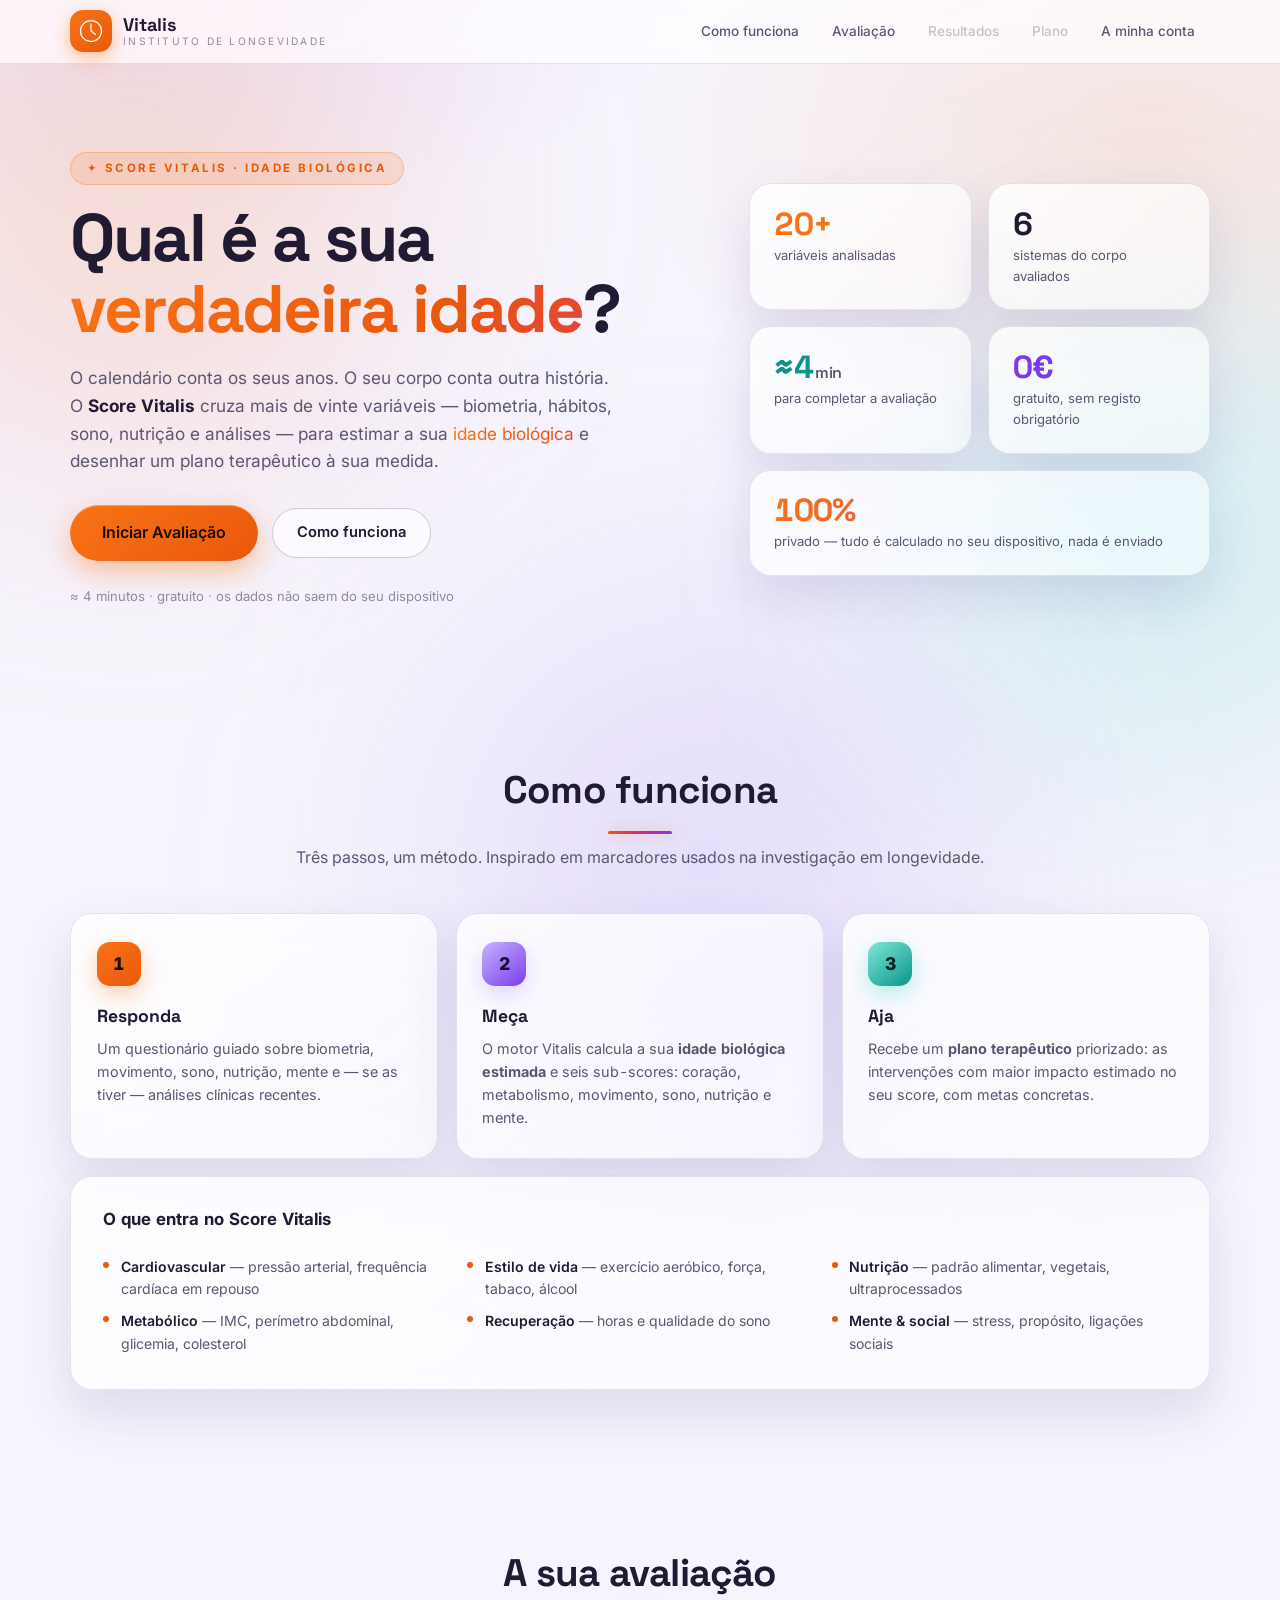
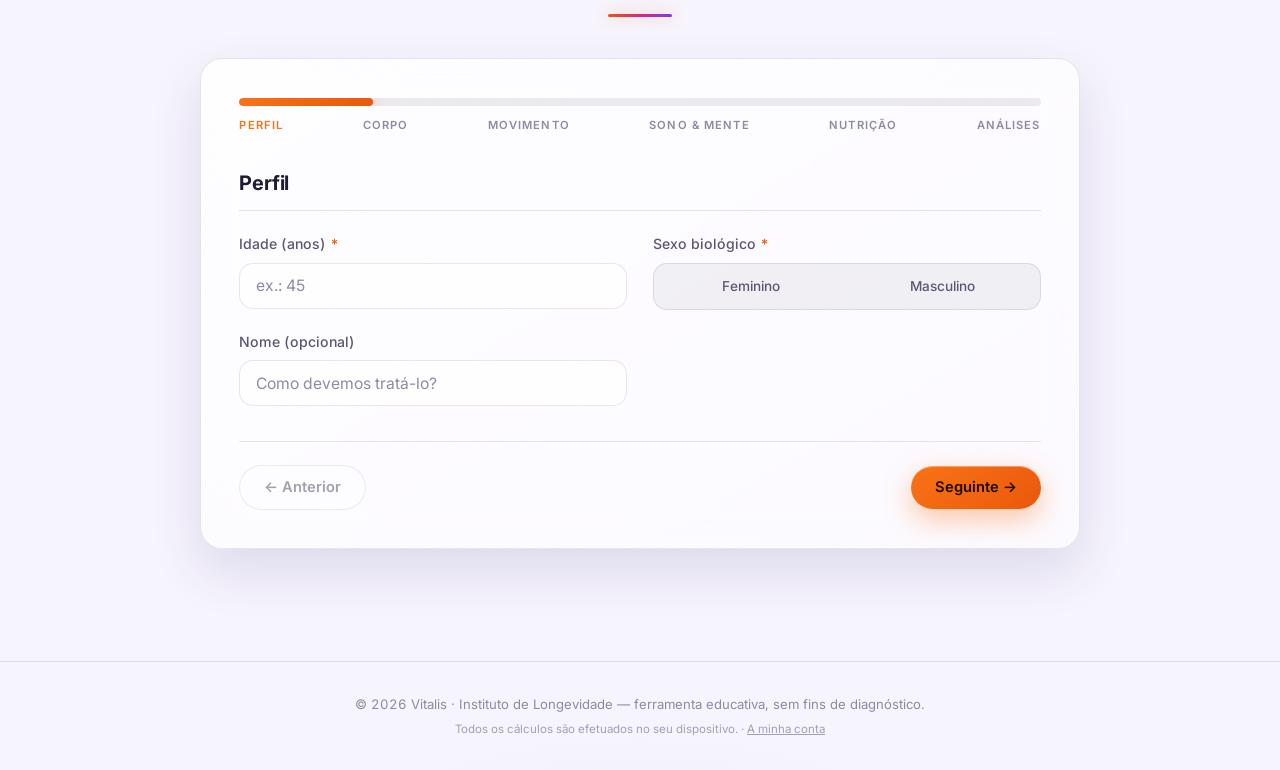
==== commit 3c04c6c0: "Handwritten notebook pages, display typeface, emerging-therapies section - Notebook: page text now h" ====
--- a/index.html
+++ b/index.html
@@ -8,7 +8,7 @@
   <meta name="theme-color" content="#f6f4fc">
   <link rel="preconnect" href="https://fonts.googleapis.com">
   <link rel="preconnect" href="https://fonts.gstatic.com" crossorigin>
-  <link href="https://fonts.googleapis.com/css2?family=Inter:wght@400;500;600;700;800&display=swap" rel="stylesheet">
+  <link href="https://fonts.googleapis.com/css2?family=Inter:wght@400;500;600;700;800&family=Space+Grotesk:wght@500;600;700&display=swap" rel="stylesheet">
   <link rel="stylesheet" href="css/style.css">
 </head>
 <body>
@@ -42,6 +42,7 @@
   <section class="hero" id="inicio">
     <div class="hero-inner">
       <div class="hero-copy reveal">
+        <span class="hero-kicker">✦ Score Vitalis · Idade Biológica</span>
         <h1>Qual é a sua <span class="grad">verdadeira idade</span>?</h1>
         <p class="hero-lede">
           O calendário conta os seus anos. O seu corpo conta outra história.
--- a/css/style.css
+++ b/css/style.css
@@ -31,6 +31,7 @@
   --blur: blur(22px) saturate(1.6);
   --shadow: 0 22px 50px rgba(76,54,150,.14);
   --font: "Inter", system-ui, -apple-system, "Segoe UI", sans-serif;
+  --font-display: "Space Grotesk", "Inter", system-ui, sans-serif;
 }
 
 * { box-sizing: border-box; margin: 0; padding: 0; }
@@ -153,7 +154,7 @@
 }
 .brand-emblem svg { width: 24px; height: 24px; }
 .brand-text { display: flex; flex-direction: column; line-height: 1.15; }
-.brand-name { font-weight: 800; font-size: 1.12rem; letter-spacing: -.01em; }
+.brand-name { font-family: var(--font-display); font-weight: 700; font-size: 1.14rem; letter-spacing: -.01em; }
 .brand-sub { font-size: .64rem; text-transform: uppercase; letter-spacing: .22em; color: var(--faint); }
 .topnav { display: flex; gap: .25rem; }
 .topnav a {
@@ -256,8 +257,24 @@
 @media (max-width: 900px) {
   .hero-inner { grid-template-columns: 1fr; gap: 2.4rem; }
 }
+.hero-kicker {
+  display: inline-flex;
+  align-items: center;
+  gap: .5rem;
+  font-size: .72rem;
+  font-weight: 700;
+  letter-spacing: .22em;
+  text-transform: uppercase;
+  color: var(--accent);
+  background: var(--accent-soft);
+  border: 1px solid rgba(249,115,22,.3);
+  padding: .4rem 1rem;
+  border-radius: 999px;
+  margin-bottom: 1.1rem;
+}
 .hero h1 {
-  font-size: clamp(2.4rem, 5.2vw, 3.9rem);
+  font-family: var(--font-display);
+  font-size: clamp(2.5rem, 5.4vw, 4.2rem);
   font-weight: 800;
   letter-spacing: -.03em;
   line-height: 1.06;
@@ -311,8 +328,9 @@
 .hero-tile:hover { border-color: var(--stroke-hi); box-shadow: var(--shadow), 0 0 26px rgba(249,115,22,.12); }
 .hero-tile.wide { grid-column: 1 / -1; }
 .tile-num {
+  font-family: var(--font-display);
   font-size: 2rem;
-  font-weight: 800;
+  font-weight: 700;
   letter-spacing: -.02em;
   line-height: 1.1;
 }
@@ -336,6 +354,7 @@
 
 .section-title {
   text-align: center;
+  font-family: var(--font-display);
   font-size: clamp(1.7rem, 3.4vw, 2.4rem);
   font-weight: 800;
   letter-spacing: -.02em;
@@ -396,7 +415,7 @@
   box-shadow: 0 8px 22px rgba(45,212,191,.35);
   color: #04211c;
 }
-.step-card h3 { font-size: 1.1rem; font-weight: 700; margin-bottom: .4rem; }
+.step-card h3 { font-family: var(--font-display); font-size: 1.1rem; font-weight: 700; margin-bottom: .4rem; }
 .step-card p { font-size: .9rem; color: var(--muted); }
 
 /* ---------- O que entra no score ---------- */
@@ -737,8 +756,9 @@
   gap: .1rem;
 }
 .bio-number {
+  font-family: var(--font-display);
   font-size: clamp(2.8rem, 6vw, 3.8rem);
-  font-weight: 800;
+  font-weight: 700;
   letter-spacing: -.03em;
   line-height: 1;
 }
@@ -771,7 +791,7 @@
   color: var(--faint);
   margin-bottom: .15rem;
 }
-.cmp-value { font-size: 1.35rem; font-weight: 800; letter-spacing: -.02em; }
+.cmp-value { font-family: var(--font-display); font-size: 1.35rem; font-weight: 700; letter-spacing: -.02em; }
 #delta-box.delta-good .cmp-value, .last-numbers .delta-good .cmp-value { color: var(--good); }
 #delta-box.delta-bad .cmp-value, .last-numbers .delta-bad .cmp-value { color: var(--bad); }
 .gauge-verdict {
@@ -1124,7 +1144,8 @@
   flex-wrap: wrap;
 }
 .price-tag {
-  font-weight: 800;
+  font-family: var(--font-display);
+  font-weight: 700;
   font-size: 1.05rem;
   letter-spacing: -.01em;
   padding: .3rem .8rem;
@@ -1208,7 +1229,7 @@
   transition: all .2s ease;
 }
 .modal-close:hover { color: var(--txt); background: rgba(28,22,52,.12); }
-.modal-title { font-size: 1.25rem; font-weight: 800; letter-spacing: -.01em; margin-bottom: .8rem; }
+.modal-title { font-family: var(--font-display); font-size: 1.25rem; font-weight: 700; letter-spacing: -.01em; margin-bottom: .8rem; }
 .modal-card p { margin-bottom: .8rem; color: var(--muted); font-size: .92rem; }
 .modal-card p strong, .modal-card p u { color: var(--txt); }
 .modal-price { font-size: 1rem; }
@@ -1375,8 +1396,9 @@
   color: var(--accent-hi);
 }
 .offer-head h3 {
+  font-family: var(--font-display);
   font-size: clamp(1.3rem, 2.6vw, 1.7rem);
-  font-weight: 800;
+  font-weight: 700;
   letter-spacing: -.02em;
   margin: .4rem 0 .3rem;
 }
@@ -1433,7 +1455,7 @@
 }
 .bundle-info strong { display: block; font-size: 1rem; }
 .bundle-desc { color: var(--muted); font-size: .8rem; }
-.bundle-price { font-size: 1.4rem; font-weight: 800; }
+.bundle-price { font-family: var(--font-display); font-size: 1.4rem; font-weight: 700; }
 .bundle-price s { opacity: .5; font-size: .95rem; font-weight: 500; margin-right: .5rem; }
 .bundle-price b { color: var(--accent-hi); }
 .offer-cta { display: flex; align-items: center; gap: 1.1rem; flex-wrap: wrap; }
@@ -1609,6 +1631,60 @@
 }
 
 /* ============================================================
+   TERAPIAS EMERGENTES & SUPLEMENTAÇÃO
+   ============================================================ */
+.bio-block { max-width: 980px; margin: 0 auto 1.8rem; }
+.bio-lede { text-align: center; color: var(--muted); font-size: .92rem; margin-bottom: 1.4rem; }
+.bio-block .owned-title { text-align: center; }
+.bio-grid {
+  display: grid;
+  grid-template-columns: repeat(3, 1fr);
+  gap: 1.1rem;
+}
+@media (max-width: 860px) { .bio-grid { grid-template-columns: 1fr; } }
+.bio-card {
+  display: flex;
+  flex-direction: column;
+  gap: .45rem;
+  padding: 1.4rem 1.3rem;
+  border-radius: var(--radius);
+  background: var(--panel);
+  border: 1px solid var(--stroke);
+  backdrop-filter: var(--blur);
+  -webkit-backdrop-filter: var(--blur);
+  box-shadow: var(--shadow);
+  transition: transform .25s ease, border-color .25s ease;
+}
+.bio-card:hover { transform: translateY(-4px); border-color: var(--stroke-hi); }
+.bio-icon {
+  width: 44px; height: 44px;
+  display: grid; place-items: center;
+  font-size: 1.2rem;
+  border-radius: 13px;
+  background: rgba(28,22,52,.05);
+  border: 1px solid var(--stroke);
+}
+.bio-card strong { font-family: var(--font-display); font-size: .98rem; }
+.bio-card p { font-size: .84rem; color: var(--muted); flex: 1; }
+.bio-tag {
+  align-self: flex-start;
+  font-size: .64rem;
+  font-weight: 700;
+  letter-spacing: .08em;
+  text-transform: uppercase;
+  padding: .3rem .7rem;
+  border-radius: 999px;
+}
+.bio-tag.ok { color: var(--good); background: var(--good-soft); }
+.bio-tag.warn { color: var(--warn); background: rgba(217,119,6,.12); }
+.bio-card-rx {
+  grid-column: 1 / -1;
+  border-color: rgba(217,119,6,.4);
+  background: linear-gradient(150deg, rgba(217,119,6,.08), rgba(255,255,255,.72) 55%);
+}
+.bio-card-rx .btn { align-self: flex-start; margin-top: .5rem; }
+
+/* ============================================================
    CADERNO 3D — "Ver plano" com folhas reais que viram
    ============================================================ */
 .book-overlay {
@@ -1656,6 +1732,15 @@
   from { transform: rotateX(5deg) translateY(46px) scale(.92); opacity: 0; }
   to   { transform: rotateX(5deg) translateY(0) scale(1); opacity: 1; }
 }
+.book::after {
+  content: "";
+  position: absolute;
+  right: -7px; top: 10px; bottom: 10px;
+  width: 7px;
+  border-radius: 0 4px 4px 0;
+  background: repeating-linear-gradient(0deg, #efe6d0 0 2px, #d8caa8 2px 3px);
+  box-shadow: 1px 0 3px rgba(0,0,0,.35);
+}
 .book-spine {
   position: absolute;
   left: -10px; top: 4px; bottom: 4px;
@@ -1720,8 +1805,9 @@
   animation: tile-float 5s ease-in-out infinite;
 }
 .bp-cover h4 {
-  font-size: 1.3rem;
-  font-weight: 800;
+  font-family: var(--font-display);
+  font-size: 1.35rem;
+  font-weight: 700;
   letter-spacing: -.01em;
   color: #f7dfae;
   text-shadow: 0 2px 3px rgba(0,0,0,.5);
@@ -1758,6 +1844,14 @@
     inset -10px 0 22px rgba(90,60,20,.10),
     inset 3px 0 8px rgba(90,60,20,.12);
 }
+.bp-paper::after {
+  content: "";
+  position: absolute;
+  inset: 0;
+  pointer-events: none;
+  background: linear-gradient(90deg, rgba(90,60,20,.16), transparent 14%),
+    linear-gradient(270deg, rgba(90,60,20,.10), transparent 8%);
+}
 .bp-paper::before {
   /* furos de argolas */
   content: "";
@@ -1776,7 +1870,14 @@
   text-transform: uppercase;
   color: #b0642e;
 }
-.bp-txt { font-size: 1.02rem; line-height: 32px; }
+.bp-txt {
+  font-family: "Caveat", cursive;
+  font-size: 1.62rem;
+  font-weight: 500;
+  line-height: 32px;
+  color: #2e4472;
+  transform: rotate(-.4deg);
+}
 .bp-check {
   margin-top: auto;
   font-family: "Caveat", cursive;
@@ -1792,6 +1893,7 @@
   color: #a8905c;
 }
 .bp-end { justify-content: center; text-align: center; padding-right: 2.4rem; }
+.bp-end .bp-txt { color: #45361f; }
 .bp-hand {
   font-family: "Caveat", cursive;
   font-size: 2.4rem;
